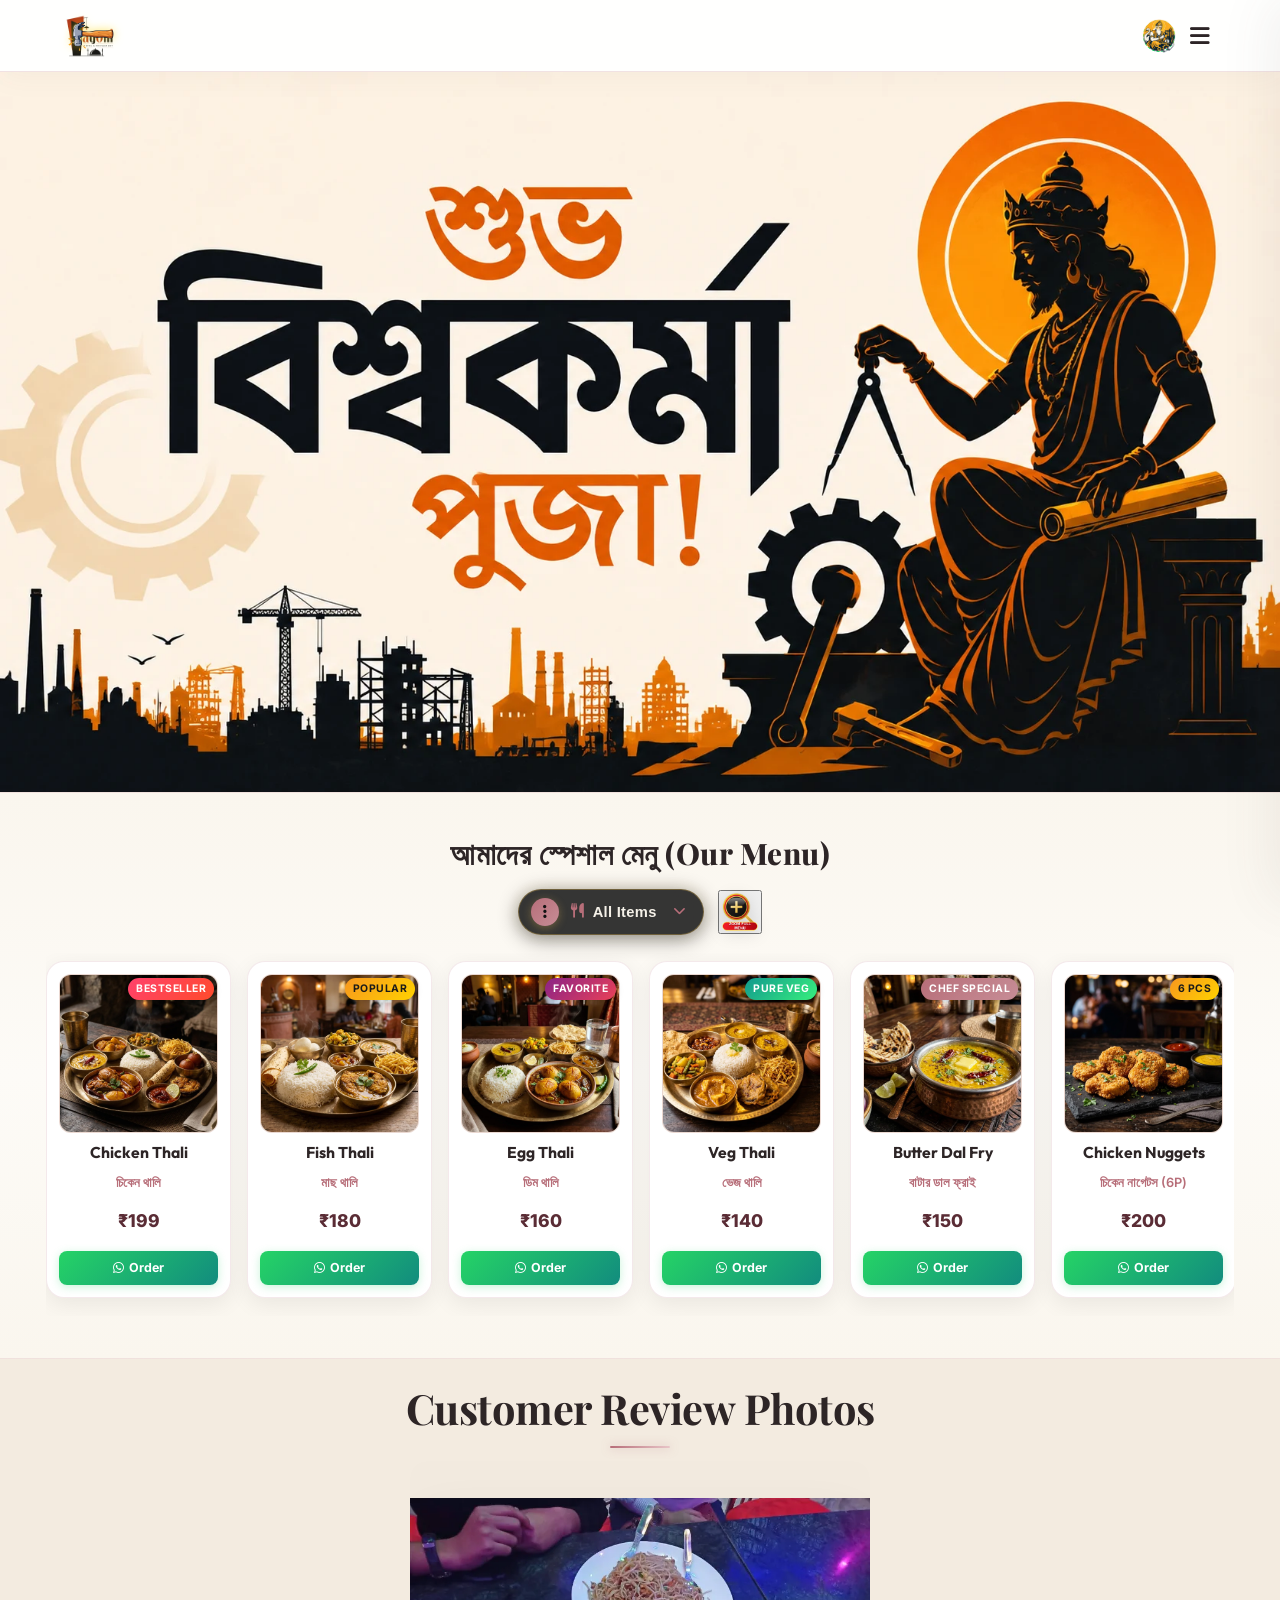
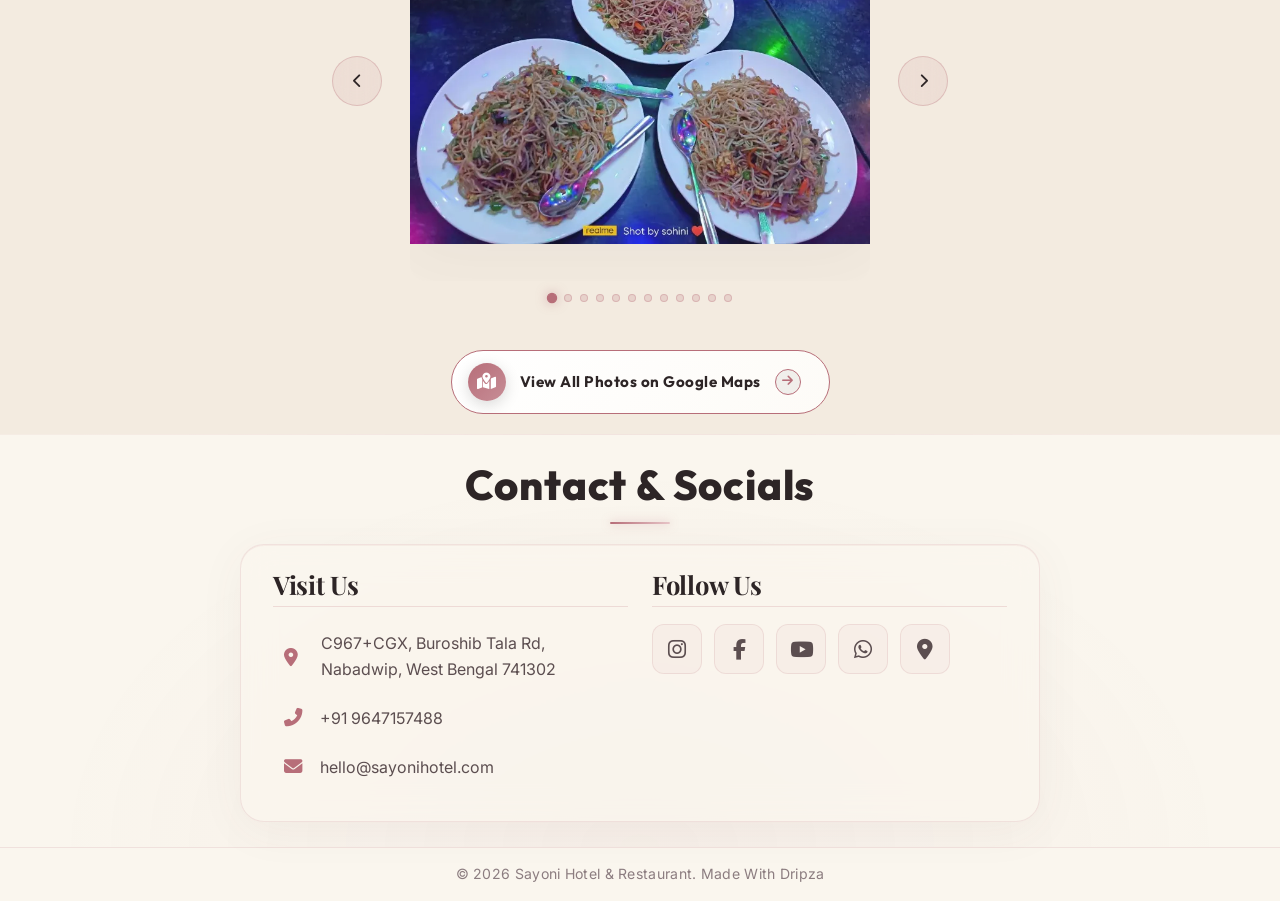
==== index.html @ f966e6c3 "Update Vishwakarma Puja banner, icons and greetings" ====
﻿<!DOCTYPE html>
<html lang="bn">
<head>
    <meta charset="UTF-8">
    <meta name="viewport" content="width=device-width, initial-scale=1.0">
    <title>Sayoni Hotel & Restaurant</title>
    <link rel="icon" type="image/png" href="assets/sayoni_logo.webp">
    <link href="https://fonts.googleapis.com/css2?family=Playfair+Display:wght@400;600;700;800&family=Outfit:wght@300;400;600;800&family=Inter:wght@300;400;500;600&display=swap" rel="stylesheet">
    <link rel="stylesheet" href="https://cdnjs.cloudflare.com/ajax/libs/font-awesome/6.4.0/css/all.min.css">
    <link rel="stylesheet" href="styles.css?v=1.3">
</head>
<body class="no-scroll">
    <!-- Preloader Screen -->
    <div id="preloader">
        <div class="preloader-content">
            <h1 class="preloader-title">Welcome to <br><span class="highlight">Sayoni Hotel & Restaurant</span></h1>
            <div class="preloader-loader">
                <div class="loader-bar"></div>
            </div>
        </div>
    </div>
    <!-- Navbar -->
    <nav class="navbar">
        <div class="logo-container">
            <img src="assets/sayoni_logo.webp" alt="Sayoni Hotel & Restaurant Logo" class="logo-brand-img">
            <div class="logo-text-wrapper">
                <span class="animated-football-header" title="Ganesh Chaturthi Special">
                    <img src="assets/ganesh_run_icon.webp" alt="Ganesh Run Icon" style="object-fit: contain; filter: drop-shadow(0 0 5px rgba(255, 215, 0, 0.6));">
                </span>
                <span class="logo-text">Sayoni Hotel & Restaurant</span>
            </div>
        </div>
        <span class="rath-yatra-header-text">শুভ বিশ্বকর্মা পূজা!</span>
        <ul class="nav-links">
            <li><a href="#home">Home</a></li>
            <li><a href="#menu">Menu</a></li>
            <li><a href="#reviews">Reviews</a></li>
            <li><a href="#contact">Contact</a></li>
        </ul>
        <div class="navbar-actions">
            <!-- Rakhi Purnima Button for Poster -->
            <button class="fifa-btn" id="open-promo-modal-direct-btn" title="Show Ganesh Chaturthi Special Poster">
                <div class="fifa-container">
                    <div class="fifa-magic-ring"></div>
                    <img src="assets/ganesh_icon.webp" alt="Ganesh Special" class="fifa-svg" style="object-fit: contain;">
                </div>
            </button>
            
            <div class="hamburger">
                <i class="fas fa-bars"></i>
            </div>
        </div>
    </nav>

    <!-- Hero Section -->
    <section id="home" class="hero">
        <div class="hero-bg banner-box">
            <img src="assets/aj_restaurant_banner_1.webp" alt="AJ Restaurant & Cafe Banner" class="active">
            <img src="assets/hero_1.webp" alt="Sayoni Hotel & Restaurant Banner 1">
            <img src="assets/hero_2.webp" alt="Sayoni Hotel & Restaurant Banner 2">
            <img src="assets/hero_3.webp" alt="Sayoni Hotel & Restaurant Banner 3">
            <div class="overlay"></div>
        </div>
        <!-- Click/Hover Zones for Banner Control -->
        <div class="hero-nav-zone left-zone" title="Previous Image"></div>
        <div class="hero-nav-zone right-zone" title="Next Image"></div>
    </section>

                <!-- Digital Restaurant Menu Section -->
    <section id="menu" class="main-menu-section">
        <div class="menu-header-wrapper">
            <div class="menu-eyebrow-container">
                <span class="menu-eyebrow">আমাদের স্পেশাল মেনু (Our Menu)</span>
            </div>
        </div>

        <!-- Menu Category Filter Tabs -->
                <!-- Menu Category Filter Dropdown (Three-Dot Filter Menu) -->
        <!-- Menu Filter and Zoom Controls Row -->
        <div class="menu-filter-controls-row">
            <div class="menu-filter-dropdown-wrapper" id="main-menu-filter-dropdown-wrapper">
            <button type="button" class="menu-filter-dots-btn" id="main-menu-filter-dots-btn" aria-expanded="false" aria-haspopup="true" title="Filter Menu">
                <span class="three-dots-icon-box">
                    <i class="fas fa-ellipsis-v"></i>
                </span>
                <span class="current-filter-label" id="main-current-filter-label">
                    <i class="fas fa-utensils"></i>
                    <span>All Items</span>
                </span>
                <i class="fas fa-chevron-down filter-dropdown-arrow"></i>
            </button>

            <!-- Dropdown List of Category Filter Options -->
            <div class="menu-filter-dropdown-menu" id="main-menu-filter-dropdown-menu">
                <div class="menu-filter-dropdown-header">
                    <span><i class="fas fa-filter"></i> Filter Category</span>
                </div>
                <div class="menu-filter-dropdown-list">
                    <button type="button" class="menu-tab-btn active" data-category="all">
                        <span class="tab-btn-content">
                            <i class="fas fa-utensils tab-icon"></i>
                            <span class="tab-title">All Items</span>
                        </span>
                        <i class="fas fa-check active-indicator-icon"></i>
                    </button>
                    <button type="button" class="menu-tab-btn" data-category="thali">
                        <span class="tab-btn-content">
                            <i class="fas fa-bowl-rice tab-icon"></i>
                            <span class="tab-title">Bengali Thali</span>
                        </span>
                        <i class="fas fa-check active-indicator-icon"></i>
                    </button>
                    <button type="button" class="menu-tab-btn" data-category="snacks">
                        <span class="tab-btn-content">
                            <i class="fas fa-burger tab-icon"></i>
                            <span class="tab-title">Breakfast & Snacks</span>
                        </span>
                        <i class="fas fa-check active-indicator-icon"></i>
                    </button>
                    <button type="button" class="menu-tab-btn" data-category="beverages">
                        <span class="tab-btn-content">
                            <i class="fas fa-mug-hot tab-icon"></i>
                            <span class="tab-title">Tea & Coffee</span>
                        </span>
                        <i class="fas fa-check active-indicator-icon"></i>
                    </button>
                    <button type="button" class="menu-tab-btn" data-category="extras">
                        <span class="tab-btn-content">
                            <i class="fas fa-plate-wheat tab-icon"></i>
                            <span class="tab-title">Sides & Extras</span>
                        </span>
                        <i class="fas fa-check active-indicator-icon"></i>
                    </button>
                </div>
            </div>
        </div>

            <!-- Zoom Full Menu Button on Right Side of Filter -->
            <button type="button" class="menu-zoom-img-btn" id="open-full-menu-modal-btn" title="Open Complete Menu Card (সম্পূর্ণ মেনু)">
                    <img src="assets/zoom_full_menu_icon.webp" alt="Zoom Full Menu" class="zoom-full-menu-img">
                </button>
        </div>
        

        <!-- Menu Cards Horizontal Side-Scroll Wrapper -->
        <div class="main-menu-scroll-wrapper">
            <div class="main-menu-scroll-track" id="main-restaurant-menu-scroll">
                
                <!-- 1. Chicken Thali -->
                <div class="food-menu-card" data-category="thali">
                    <div class="food-card-badge bestseller">Bestseller</div>
                    <div class="food-card-img-box">
                        <img src="assets/menu_chicken_thali.webp" alt="Chicken Thali" loading="lazy">
                    </div>
                    <div class="food-card-body">
                        <h3 class="food-title">Chicken Thali</h3>
                        <span class="bengali-title">চিকেন থালি</span>
                        <span class="food-price">₹199</span>
                        <a href="https://wa.me/919647157488?text=Hi%20Sayoni%20Hotel%20%26%20Restaurant,%20I%20want%20to%20order%20Chicken%20Thali%20(₹199)" target="_blank" class="food-order-btn">
                            <i class="fab fa-whatsapp"></i> Order
                        </a>
                    </div>
                </div>

                <!-- 2. Fish Thali -->
                <div class="food-menu-card" data-category="thali">
                    <div class="food-card-badge popular">Popular</div>
                    <div class="food-card-img-box">
                        <img src="assets/menu_fish_thali.webp" alt="Fish Thali" loading="lazy">
                    </div>
                    <div class="food-card-body">
                        <h3 class="food-title">Fish Thali</h3>
                        <span class="bengali-title">মাছ থালি</span>
                        <span class="food-price">₹180</span>
                        <a href="https://wa.me/919647157488?text=Hi%20Sayoni%20Hotel%20%26%20Restaurant,%20I%20want%20to%20order%20Fish%20Thali%20(₹180)" target="_blank" class="food-order-btn">
                            <i class="fab fa-whatsapp"></i> Order
                        </a>
                    </div>
                </div>

                <!-- 3. Egg Thali -->
                <div class="food-menu-card" data-category="thali">
                    <div class="food-card-badge special">Favorite</div>
                    <div class="food-card-img-box">
                        <img src="assets/menu_egg_thali.webp" alt="Egg Thali" loading="lazy">
                    </div>
                    <div class="food-card-body">
                        <h3 class="food-title">Egg Thali</h3>
                        <span class="bengali-title">ডিম থালি</span>
                        <span class="food-price">₹160</span>
                        <a href="https://wa.me/919647157488?text=Hi%20Sayoni%20Hotel%20%26%20Restaurant,%20I%20want%20to%20order%20Egg%20Thali%20(₹160)" target="_blank" class="food-order-btn">
                            <i class="fab fa-whatsapp"></i> Order
                        </a>
                    </div>
                </div>

                <!-- 4. Veg Thali -->
                <div class="food-menu-card" data-category="thali">
                    <div class="food-card-badge pure-veg">Pure Veg</div>
                    <div class="food-card-img-box">
                        <img src="assets/menu_veg_thali.webp" alt="Veg Thali" loading="lazy">
                    </div>
                    <div class="food-card-body">
                        <h3 class="food-title">Veg Thali</h3>
                        <span class="bengali-title">ভেজ থালি</span>
                        <span class="food-price">₹140</span>
                        <a href="https://wa.me/919647157488?text=Hi%20Sayoni%20Hotel%20%26%20Restaurant,%20I%20want%20to%20order%20Veg%20Thali%20(₹140)" target="_blank" class="food-order-btn">
                            <i class="fab fa-whatsapp"></i> Order
                        </a>
                    </div>
                </div>

                <!-- 5. Butter Dal Fry -->
                <div class="food-menu-card" data-category="extras">
                    <div class="food-card-badge chef">Chef Special</div>
                    <div class="food-card-img-box">
                        <img src="assets/menu_butter_dal_fry.webp" alt="Butter Dal Fry" loading="lazy">
                    </div>
                    <div class="food-card-body">
                        <h3 class="food-title">Butter Dal Fry</h3>
                        <span class="bengali-title">বাটার ডাল ফ্রাই</span>
                        <span class="food-price">₹150</span>
                        <a href="https://wa.me/919647157488?text=Hi%20Sayoni%20Hotel%20%26%20Restaurant,%20I%20want%20to%20order%20Butter%20Dal%20Fry%20(₹150)" target="_blank" class="food-order-btn">
                            <i class="fab fa-whatsapp"></i> Order
                        </a>
                    </div>
                </div>

                <!-- 6. Chicken Nuggets -->
                <div class="food-menu-card" data-category="snacks">
                    <div class="food-card-badge popular">6 Pcs</div>
                    <div class="food-card-img-box">
                        <img src="assets/menu_chicken_nuggets.webp" alt="Chicken Nuggets" loading="lazy">
                    </div>
                    <div class="food-card-body">
                        <h3 class="food-title">Chicken Nuggets</h3>
                        <span class="bengali-title">চিকেন নাগেটস (6P)</span>
                        <span class="food-price">₹200</span>
                        <a href="https://wa.me/919647157488?text=Hi%20Sayoni%20Hotel%20%26%20Restaurant,%20I%20want%20to%20order%20Chicken%20Nuggets%20(₹200)" target="_blank" class="food-order-btn">
                            <i class="fab fa-whatsapp"></i> Order
                        </a>
                    </div>
                </div>

                <!-- 7. Aloo Tikki -->
                <div class="food-menu-card" data-category="snacks">
                    <div class="food-card-badge pure-veg">Big Size</div>
                    <div class="food-card-img-box">
                        <img src="assets/menu_aloo_tikki.webp" alt="Aloo Tikki Big Size" loading="lazy">
                    </div>
                    <div class="food-card-body">
                        <h3 class="food-title">Aloo Tikki 6P</h3>
                        <span class="bengali-title">আলু টিক্কি (6P)</span>
                        <span class="food-price">₹180</span>
                        <a href="https://wa.me/919647157488?text=Hi%20Sayoni%20Hotel%20%26%20Restaurant,%20I%20want%20to%20order%20Aloo%20Tikki%20(₹180)" target="_blank" class="food-order-btn">
                            <i class="fab fa-whatsapp"></i> Order
                        </a>
                    </div>
                </div>

                <!-- 8. Egg Maggie -->
                <div class="food-menu-card" data-category="snacks">
                    <div class="food-card-badge popular">Hot</div>
                    <div class="food-card-img-box">
                        <img src="assets/menu_egg_maggie.webp" alt="Egg Maggie" loading="lazy">
                    </div>
                    <div class="food-card-body">
                        <h3 class="food-title">Egg Maggie</h3>
                        <span class="bengali-title">এগ ম্যাগি</span>
                        <span class="food-price">₹80</span>
                        <a href="https://wa.me/919647157488?text=Hi%20Sayoni%20Hotel%20%26%20Restaurant,%20I%20want%20to%20order%20Egg%20Maggie%20(₹80)" target="_blank" class="food-order-btn">
                            <i class="fab fa-whatsapp"></i> Order
                        </a>
                    </div>
                </div>

                <!-- 9. Veg Maggie -->
                <div class="food-menu-card" data-category="snacks">
                    <div class="food-card-badge pure-veg">Veg</div>
                    <div class="food-card-img-box">
                        <img src="assets/menu_egg_maggie.webp" alt="Veg Maggie" loading="lazy">
                    </div>
                    <div class="food-card-body">
                        <h3 class="food-title">Veg Maggie</h3>
                        <span class="bengali-title">ভেজ ম্যাগি</span>
                        <span class="food-price">₹60</span>
                        <a href="https://wa.me/919647157488?text=Hi%20Sayoni%20Hotel%20%26%20Restaurant,%20I%20want%20to%20order%20Veg%20Maggie%20(₹60)" target="_blank" class="food-order-btn">
                            <i class="fab fa-whatsapp"></i> Order
                        </a>
                    </div>
                </div>

                <!-- 10. Bread Omelette -->
                <div class="food-menu-card" data-category="snacks">
                    <div class="food-card-badge special">Breakfast</div>
                    <div class="food-card-img-box">
                        <img src="assets/menu6.webp" alt="Bread Omelette Jam Butter" loading="lazy">
                    </div>
                    <div class="food-card-body">
                        <h3 class="food-title">Bread Omelette</h3>
                        <span class="bengali-title">ব্রেড ওমলেট / জ্যাম</span>
                        <span class="food-price">₹60</span>
                        <a href="https://wa.me/919647157488?text=Hi%20Sayoni%20Hotel%20%26%20Restaurant,%20I%20want%20to%20order%20Bread%20Omelette%20(₹60)" target="_blank" class="food-order-btn">
                            <i class="fab fa-whatsapp"></i> Order
                        </a>
                    </div>
                </div>

                <!-- 11. Chai & Coffee -->
                <div class="food-menu-card" data-category="beverages">
                    <div class="food-card-badge special">Hot</div>
                    <div class="food-card-img-box">
                        <img src="assets/menu_tea_coffee.webp" alt="Coffee" loading="lazy">
                    </div>
                    <div class="food-card-body">
                        <h3 class="food-title">Milk / Black Coffee</h3>
                        <span class="bengali-title">কফি (Min 2 Cup)</span>
                        <span class="food-price">₹50</span>
                        <a href="https://wa.me/919647157488?text=Hi%20Sayoni%20Hotel%20%26%20Restaurant,%20I%20want%20to%20order%20Coffee" target="_blank" class="food-order-btn">
                            <i class="fab fa-whatsapp"></i> Order
                        </a>
                    </div>
                </div>

                <!-- 12. Milk / Black Tea -->
                <div class="food-menu-card" data-category="beverages">
                    <div class="food-card-badge bestseller">Chai</div>
                    <div class="food-card-img-box">
                        <img src="assets/menu_tea_coffee.webp" alt="Tea" loading="lazy">
                    </div>
                    <div class="food-card-body">
                        <h3 class="food-title">Black / Milk Tea</h3>
                        <span class="bengali-title">চা (Min 2 Cup)</span>
                        <span class="food-price">₹25</span>
                        <a href="https://wa.me/919647157488?text=Hi%20Sayoni%20Hotel%20%26%20Restaurant,%20I%20want%20to%20order%20Tea" target="_blank" class="food-order-btn">
                            <i class="fab fa-whatsapp"></i> Order
                        </a>
                    </div>
                </div>

                <!-- 13. Green Tea -->
                <div class="food-menu-card" data-category="beverages">
                    <div class="food-card-badge pure-veg">Healthy</div>
                    <div class="food-card-img-box">
                        <img src="assets/menu_tea_coffee.webp" alt="Green Tea" loading="lazy">
                    </div>
                    <div class="food-card-body">
                        <h3 class="food-title">Green Tea</h3>
                        <span class="bengali-title">গ্রিন টি (Min 2 Cup)</span>
                        <span class="food-price">₹40</span>
                        <a href="https://wa.me/919647157488?text=Hi%20Sayoni%20Hotel%20%26%20Restaurant,%20I%20want%20to%20order%20Green%20Tea" target="_blank" class="food-order-btn">
                            <i class="fab fa-whatsapp"></i> Order
                        </a>
                    </div>
                </div>

                <!-- 14. Extra Chicken 4P -->
                <div class="food-menu-card" data-category="extras">
                    <div class="food-card-badge popular">4 Pcs</div>
                    <div class="food-card-img-box">
                        <img src="assets/menu_chicken_thali.webp" alt="Extra Chicken" loading="lazy">
                    </div>
                    <div class="food-card-body">
                        <h3 class="food-title">Extra Chicken (4P)</h3>
                        <span class="bengali-title">চিকেন কারি (4P)</span>
                        <span class="food-price">₹180</span>
                        <a href="https://wa.me/919647157488?text=Hi%20Sayoni%20Hotel%20%26%20Restaurant,%20I%20want%20to%20order%20Extra%20Chicken%204P%20(₹180)" target="_blank" class="food-order-btn">
                            <i class="fab fa-whatsapp"></i> Order
                        </a>
                    </div>
                </div>

                <!-- 15. Extra Mutton 1P -->
                <div class="food-menu-card" data-category="extras">
                    <div class="food-card-badge special">Special</div>
                    <div class="food-card-img-box">
                        <img src="assets/menu3.webp" alt="Extra Mutton" loading="lazy">
                    </div>
                    <div class="food-card-body">
                        <h3 class="food-title">Extra Mutton (1P)</h3>
                        <span class="bengali-title">মটন (স্পেশাল অর্ডার)</span>
                        <span class="food-price">₹80</span>
                        <a href="https://wa.me/919647157488?text=Hi%20Sayoni%20Hotel%20%26%20Restaurant,%20I%20want%20to%20order%20Extra%20Mutton%20(₹80)" target="_blank" class="food-order-btn">
                            <i class="fab fa-whatsapp"></i> Order
                        </a>
                    </div>
                </div>

                <!-- 16. Extra Fish 1P -->
                <div class="food-menu-card" data-category="extras">
                    <div class="food-card-badge popular">1 Pc</div>
                    <div class="food-card-img-box">
                        <img src="assets/menu_fish_thali.webp" alt="Extra Fish" loading="lazy">
                    </div>
                    <div class="food-card-body">
                        <h3 class="food-title">Extra Fish (1P)</h3>
                        <span class="bengali-title">মাছ ১ পিস</span>
                        <span class="food-price">₹80</span>
                        <a href="https://wa.me/919647157488?text=Hi%20Sayoni%20Hotel%20%26%20Restaurant,%20I%20want%20to%20order%20Extra%20Fish%20(₹80)" target="_blank" class="food-order-btn">
                            <i class="fab fa-whatsapp"></i> Order
                        </a>
                    </div>
                </div>

                <!-- 17. Green Salad -->
                <div class="food-menu-card" data-category="extras">
                    <div class="food-card-badge pure-veg">Fresh</div>
                    <div class="food-card-img-box">
                        <img src="assets/menu_veg_thali.webp" alt="Green Salad" loading="lazy">
                    </div>
                    <div class="food-card-body">
                        <h3 class="food-title">Green Salad</h3>
                        <span class="bengali-title">গ্রিন স্যালাড</span>
                        <span class="food-price">₹100</span>
                        <a href="https://wa.me/919647157488?text=Hi%20Sayoni%20Hotel%20%26%20Restaurant,%20I%20want%20to%20order%20Green%20Salad%20(₹100)" target="_blank" class="food-order-btn">
                            <i class="fab fa-whatsapp"></i> Order
                        </a>
                    </div>
                </div>

                <!-- 18. Extra Egg (2P) -->
                <div class="food-menu-card" data-category="extras">
                    <div class="food-card-badge special">2 Pcs</div>
                    <div class="food-card-img-box">
                        <img src="assets/menu_egg_thali.webp" alt="Extra Egg 2P" loading="lazy">
                    </div>
                    <div class="food-card-body">
                        <h3 class="food-title">Extra Egg (2P)</h3>
                        <span class="bengali-title">ডিম (২ পিস)</span>
                        <span class="food-price">₹50</span>
                        <a href="https://wa.me/919647157488?text=Hi%20Sayoni%20Hotel%20%26%20Restaurant,%20I%20want%20to%20order%20Extra%20Egg%202P%20(₹50)" target="_blank" class="food-order-btn">
                            <i class="fab fa-whatsapp"></i> Order
                        </a>
                    </div>
                </div>

                <!-- 19. Extra Rice -->
                <div class="food-menu-card" data-category="extras">
                    <div class="food-card-badge popular">1 Plate</div>
                    <div class="food-card-img-box">
                        <img src="assets/menu_veg_thali.webp" alt="Extra Rice" loading="lazy">
                    </div>
                    <div class="food-card-body">
                        <h3 class="food-title">Extra Rice</h3>
                        <span class="bengali-title">এক্সট্রা ভাত</span>
                        <span class="food-price">₹50</span>
                        <a href="https://wa.me/919647157488?text=Hi%20Sayoni%20Hotel%20%26%20Restaurant,%20I%20want%20to%20order%20Extra%20Rice%20(₹50)" target="_blank" class="food-order-btn">
                            <i class="fab fa-whatsapp"></i> Order
                        </a>
                    </div>
                </div>

                <!-- 20. Extra Misti / Papad / Roti -->
                <div class="food-menu-card" data-category="extras">
                    <div class="food-card-badge pure-veg">Per Pc</div>
                    <div class="food-card-img-box">
                        <img src="assets/menu2.webp" alt="Extra Misti Papad Roti" loading="lazy">
                    </div>
                    <div class="food-card-body">
                        <h3 class="food-title">Extra Misti / Papad / Roti</h3>
                        <span class="bengali-title">মিষ্টি / পাঁপড় / রুটি</span>
                        <span class="food-price">₹10</span>
                        <a href="https://wa.me/919647157488?text=Hi%20Sayoni%20Hotel%20%26%20Restaurant,%20I%20want%20to%20order%20Extra%20Misti%20Papad%20Roti%20(₹10)" target="_blank" class="food-order-btn">
                            <i class="fab fa-whatsapp"></i> Order
                        </a>
                    </div>
                </div>

                <!-- 21. Extra Sabji / Dal / Vaji -->
                <div class="food-menu-card" data-category="extras">
                    <div class="food-card-badge pure-veg">Side Bowl</div>
                    <div class="food-card-img-box">
                        <img src="assets/menu_butter_dal_fry.webp" alt="Extra Sabji Dal Vaji" loading="lazy">
                    </div>
                    <div class="food-card-body">
                        <h3 class="food-title">Extra Sabji / Dal / Vaji</h3>
                        <span class="bengali-title">সবজি / ডাল / ভাজি</span>
                        <span class="food-price">₹30</span>
                        <a href="https://wa.me/919647157488?text=Hi%20Sayoni%20Hotel%20%26%20Restaurant,%20I%20want%20to%20order%20Extra%20Sabji%20Dal%20Vaji%20(₹30)" target="_blank" class="food-order-btn">
                            <i class="fab fa-whatsapp"></i> Order
                        </a>
                    </div>
                </div>

                <!-- 18. Water Bottle -->
                <div class="food-menu-card" data-category="beverages">
                    <div class="food-card-badge pure-veg">Mineral</div>
                    <div class="food-card-img-box">
                        <img src="assets/menu5.webp" alt="Water Bottle" loading="lazy">
                    </div>
                    <div class="food-card-body">
                        <h3 class="food-title">Water Bottle</h3>
                        <span class="bengali-title">জল 1L / 2L</span>
                        <span class="food-price">₹20 / ₹30</span>
                        <a href="https://wa.me/919647157488?text=Hi%20Sayoni%20Hotel%20%26%20Restaurant,%20I%20want%20to%20order%20Water%20Bottle" target="_blank" class="food-order-btn">
                            <i class="fab fa-whatsapp"></i> Order
                        </a>
                    </div>
                </div>

            </div>
        </div>
    </section>

    <!-- Reviews Section (Photo Gallery) -->
    <section id="reviews" class="reviews-section">
        <h2 class="section-title">Customer Review Photos</h2>
        <div class="reviews-slider-container">
            <div class="reviews-slider">
                <div class="review-slide active">
                    <img src="assets/review_1.webp" alt="Customer Review 1">
                </div>
                <div class="review-slide">
                    <img src="assets/review_2.webp" alt="Customer Review 2">
                </div>
                <div class="review-slide">
                    <img src="assets/review_3.webp" alt="Customer Review 3">
                </div>
                <div class="review-slide">
                    <img src="assets/review_4.webp" alt="Customer Review 4">
                </div>
                <div class="review-slide">
                    <img src="assets/review_5.webp" alt="Customer Review 5">
                </div>
                <div class="review-slide">
                    <img src="assets/review_6.webp" alt="Customer Review 6">
                </div>
                <div class="review-slide">
                    <img src="assets/review_7.webp" alt="Customer Review 7">
                </div>
                <div class="review-slide">
                    <img src="assets/review_8.webp" alt="Customer Review 8">
                </div>
                <div class="review-slide">
                    <img src="assets/review_9.webp" alt="Customer Review 9">
                </div>
                <div class="review-slide">
                    <img src="assets/review_10.webp" alt="Customer Review 10">
                </div>
                <div class="review-slide">
                    <img src="assets/review_11.webp" alt="Customer Review 11">
                </div>
                <div class="review-slide">
                    <img src="assets/review_12.webp" alt="Customer Review 12">
                </div>
            </div>
            
            <!-- Slider Controls -->
            <button class="slider-btn prev-btn"><i class="fas fa-chevron-left"></i></button>
            <button class="slider-btn next-btn"><i class="fas fa-chevron-right"></i></button>
            
            <!-- Slider Dots -->
            <div class="slider-dots">
                <span class="dot active" data-index="0"></span>
                <span class="dot" data-index="1"></span>
                <span class="dot" data-index="2"></span>
                <span class="dot" data-index="3"></span>
                <span class="dot" data-index="4"></span>
                <span class="dot" data-index="5"></span>
                <span class="dot" data-index="6"></span>
                <span class="dot" data-index="7"></span>
                <span class="dot" data-index="8"></span>
                <span class="dot" data-index="9"></span>
                <span class="dot" data-index="10"></span>
                <span class="dot" data-index="11"></span>
            </div>
        </div>
        <div style="text-align: center; margin-top: 3rem;">
            <div class="reviews-cta-wrapper">
            <a href="https://maps.app.goo.gl/7bkT5rtWrUrHA8Xs8" target="_blank" class="modern-maps-btn" title="Open Google Maps Gallery">
                <span class="maps-icon-badge"><i class="fas fa-map-marked-alt"></i></span>
                <span class="maps-btn-text">View All Photos on Google Maps</span>
                <span class="maps-arrow-circle"><i class="fas fa-arrow-right"></i></span>
            </a>
        </div>
        </div>
    </section>

    <!-- Contact & Footer -->
    <section id="contact" class="contact-section">
        <h2 class="section-title">Contact & Socials</h2>
        <div class="contact-container glassmorphism">
            <div class="contact-info">
                <h2>Visit Us</h2>
                <div class="info-item">
                    <a href="https://maps.app.goo.gl/RmeeEgwiFiV5gE1P9" target="_blank" style="color: inherit; text-decoration: none; display: flex; align-items: center; gap: 15px;">
                        <i class="fas fa-map-marker-alt"></i>
                        <p>C967+CGX, Buroshib Tala Rd, Nabadwip, West Bengal 741302</p>
                    </a>
                </div>
                <div class="info-item">
                    <i class="fas fa-phone-alt"></i>
                    <p>+91 9647157488</p>
                </div>
                <div class="info-item">
                    <i class="fas fa-envelope"></i>
                    <p>hello@sayonihotel.com</p>
                </div>
            </div>
            <div class="social-links">
                <h2>Follow Us</h2>
                <div class="social-icons">
                    <a href="#" class="social-icon"><i class="fab fa-instagram"></i></a>
                    <a href="#" class="social-icon"><i class="fab fa-facebook-f"></i></a>
                    <a href="#" class="social-icon"><i class="fab fa-youtube"></i></a>
                    <a href="https://wa.me/919647157488" target="_blank" class="social-icon"><i class="fab fa-whatsapp"></i></a>
                    <a href="https://maps.app.goo.gl/RmeeEgwiFiV5gE1P9" target="_blank" class="social-icon"><i class="fas fa-map-marker-alt"></i></a>
                </div>
            </div>
        </div>
    </section>

    <footer>
        <p>&copy; 2026 Sayoni Hotel & Restaurant. Made With Dripza</p>
    </footer>



    <!-- Full Menu Interactive Modal -->
    <div class="full-menu-modal" id="full-menu-modal" aria-hidden="true">
        <div class="full-menu-modal-overlay" id="full-menu-modal-overlay"></div>
        <div class="full-menu-modal-container">
            <!-- Modal Sticky Top Header Container (Header + Hero Title + Search + Category Tabs) -->
            <div class="full-menu-modal-top-section">
                <!-- Modal Header -->
                <div class="full-menu-modal-header">
                    <div class="full-menu-modal-header-left">
                        <button class="menu-modal-close-btn" id="close-full-menu-modal-btn" aria-label="Close Full Menu">
                            <i class="fas fa-arrow-left"></i> <span>Back</span>
                        </button>
                        <div class="full-menu-modal-title">
                            Sayoni Hotel & Restaurant
                        </div>
                    </div>
                    <div class="full-menu-modal-header-right">
                        <a href="#modal-order-timings" class="menu-modal-timing-btn" id="modal-timing-btn" title="Order Timings">
                            <i class="fas fa-clock"></i> <span>Timings</span>
                        </a>
                        <a href="tel:919647157488" class="menu-modal-call-btn">
                            <i class="fas fa-phone-alt"></i> <span>919647157488</span>
                        </a>
                        <button class="menu-modal-close-icon-btn" id="close-full-menu-icon-btn" aria-label="Close">
                            <i class="fas fa-times"></i>
                        </button>
                    </div>
                </div>

                <!-- Modal Hero Header -->
                <div class="full-menu-hero">
                    <h1>Complete Menu Card <span class="bengali-heading">আমাদের সম্পূর্ণ ডিজিটাল মেনু</span></h1>
                </div>

                <!-- Search Bar & Category Filter Tabs -->
                <div class="menu-control-bar">
                    <div class="search-box-wrapper">
                        <i class="fas fa-search"></i>
                        <input type="text" id="modal-menu-search-input" placeholder="খাবারের নাম লিখে খুঁজুন (Search dishes...)" autocomplete="off">
                    </div>

                    <div class="menu-category-tabs" id="modal-menu-category-tabs">
                        <button class="menu-tab-btn active" data-category="all">
                            <i class="fas fa-utensils"></i> All Items
                        </button>
                        <button class="menu-tab-btn" data-category="thali">
                            <i class="fas fa-bowl-rice"></i> Bengali Thali
                        </button>
                        <button class="menu-tab-btn" data-category="snacks">
                            <i class="fas fa-burger"></i> Breakfast & Snacks
                        </button>
                        <button class="menu-tab-btn" data-category="beverages">
                            <i class="fas fa-mug-hot"></i> Tea & Coffee
                        </button>
                        <button class="menu-tab-btn" data-category="extras">
                            <i class="fas fa-plate-wheat"></i> Sides & Extras
                        </button>
                    </div>
                </div>
            </div>

            <div class="full-menu-modal-body">
                <!-- Complete Menu Card Grid -->
                <div class="compact-menu-grid-container">
                    <div class="compact-grid" id="modal-full-menu-grid">

                        <!-- 1. Chicken Thali -->
                        <div class="food-menu-card" data-category="thali" data-keywords="chicken thali murgi murgir mangsho rice dal sabji thali">
                            <div class="food-card-badge bestseller">Bestseller</div>
                            <div class="food-card-img-box">
                                <img src="assets/menu_chicken_thali.webp" alt="Chicken Thali" loading="lazy">
                            </div>
                            <div class="food-card-body">
                                <h3 class="food-title">Chicken Thali</h3>
                                <span class="bengali-title">চিকেন থালি</span>
                                <span class="food-price">₹199</span>
                                <a href="https://wa.me/919647157488?text=Hi%20Sayoni%20Hotel%20%26%20Restaurant,%20I%20want%20to%20order%20Chicken%20Thali%20(₹199)" target="_blank" class="food-order-btn">
                                    <i class="fab fa-whatsapp"></i> Order
                                </a>
                            </div>
                        </div>

                        <!-- 2. Fish Thali -->
                        <div class="food-menu-card" data-category="thali" data-keywords="fish thali macher thali mach jhol rui katla rice dal thali">
                            <div class="food-card-badge popular">Popular</div>
                            <div class="food-card-img-box">
                                <img src="assets/menu_fish_thali.webp" alt="Fish Thali" loading="lazy">
                            </div>
                            <div class="food-card-body">
                                <h3 class="food-title">Fish Thali</h3>
                                <span class="bengali-title">মাছ থালি</span>
                                <span class="food-price">₹180</span>
                                <a href="https://wa.me/919647157488?text=Hi%20Sayoni%20Hotel%20%26%20Restaurant,%20I%20want%20to%20order%20Fish%20Thali%20(₹180)" target="_blank" class="food-order-btn">
                                    <i class="fab fa-whatsapp"></i> Order
                                </a>
                            </div>
                        </div>

                        <!-- 3. Egg Thali -->
                        <div class="food-menu-card" data-category="thali" data-keywords="egg thali dimer thali dim kosha rice dal thali">
                            <div class="food-card-badge special">Favorite</div>
                            <div class="food-card-img-box">
                                <img src="assets/menu_egg_thali.webp" alt="Egg Thali" loading="lazy">
                            </div>
                            <div class="food-card-body">
                                <h3 class="food-title">Egg Thali</h3>
                                <span class="bengali-title">ডিম থালি</span>
                                <span class="food-price">₹160</span>
                                <a href="https://wa.me/919647157488?text=Hi%20Sayoni%20Hotel%20%26%20Restaurant,%20I%20want%20to%20order%20Egg%20Thali%20(₹160)" target="_blank" class="food-order-btn">
                                    <i class="fab fa-whatsapp"></i> Order
                                </a>
                            </div>
                        </div>

                        <!-- 4. Veg Thali -->
                        <div class="food-menu-card" data-category="thali" data-keywords="veg thali niramish thali paneer dal sabji rice mishti doi">
                            <div class="food-card-badge pure-veg">Pure Veg</div>
                            <div class="food-card-img-box">
                                <img src="assets/menu_veg_thali.webp" alt="Veg Thali" loading="lazy">
                            </div>
                            <div class="food-card-body">
                                <h3 class="food-title">Veg Thali</h3>
                                <span class="bengali-title">ভেজ থালি</span>
                                <span class="food-price">₹140</span>
                                <a href="https://wa.me/919647157488?text=Hi%20Sayoni%20Hotel%20%26%20Restaurant,%20I%20want%20to%20order%20Veg%20Thali%20(₹140)" target="_blank" class="food-order-btn">
                                    <i class="fab fa-whatsapp"></i> Order
                                </a>
                            </div>
                        </div>

                        <!-- 5. Butter Dal Fry -->
                        <div class="food-menu-card" data-category="extras" data-keywords="butter dal fry yellow dal tadka veg">
                            <div class="food-card-badge chef">Chef Special</div>
                            <div class="food-card-img-box">
                                <img src="assets/menu_butter_dal_fry.webp" alt="Butter Dal Fry" loading="lazy">
                            </div>
                            <div class="food-card-body">
                                <h3 class="food-title">Butter Dal Fry</h3>
                                <span class="bengali-title">বাটার ডাল ফ্রাই</span>
                                <span class="food-price">₹150</span>
                                <a href="https://wa.me/919647157488?text=Hi%20Sayoni%20Hotel%20%26%20Restaurant,%20I%20want%20to%20order%20Butter%20Dal%20Fry%20(₹150)" target="_blank" class="food-order-btn">
                                    <i class="fab fa-whatsapp"></i> Order
                                </a>
                            </div>
                        </div>

                        <!-- 6. Chicken Nuggets (6P) -->
                        <div class="food-menu-card" data-category="snacks" data-keywords="chicken nuggets 6p fried snacks non-veg">
                            <div class="food-card-badge popular">6 Pcs</div>
                            <div class="food-card-img-box">
                                <img src="assets/menu_chicken_nuggets.webp" alt="Chicken Nuggets" loading="lazy">
                            </div>
                            <div class="food-card-body">
                                <h3 class="food-title">Chicken Nuggets</h3>
                                <span class="bengali-title">চিকেন নাগেটস (6P)</span>
                                <span class="food-price">₹200</span>
                                <a href="https://wa.me/919647157488?text=Hi%20Sayoni%20Hotel%20%26%20Restaurant,%20I%20want%20to%20order%20Chicken%20Nuggets%20(₹200)" target="_blank" class="food-order-btn">
                                    <i class="fab fa-whatsapp"></i> Order
                                </a>
                            </div>
                        </div>

                        <!-- 7. Aloo Tikki Big Size (6P) -->
                        <div class="food-menu-card" data-category="snacks" data-keywords="aloo tikki potato cutlet snacks big size veg">
                            <div class="food-card-badge pure-veg">Big Size</div>
                            <div class="food-card-img-box">
                                <img src="assets/menu_aloo_tikki.webp" alt="Aloo Tikki Big Size" loading="lazy">
                            </div>
                            <div class="food-card-body">
                                <h3 class="food-title">Aloo Tikki 6P</h3>
                                <span class="bengali-title">আলু টিক্কি (6P)</span>
                                <span class="food-price">₹180</span>
                                <a href="https://wa.me/919647157488?text=Hi%20Sayoni%20Hotel%20%26%20Restaurant,%20I%20want%20to%20order%20Aloo%20Tikki%20(₹180)" target="_blank" class="food-order-btn">
                                    <i class="fab fa-whatsapp"></i> Order
                                </a>
                            </div>
                        </div>

                        <!-- 8. Egg Maggie -->
                        <div class="food-menu-card" data-category="snacks" data-keywords="egg maggie noodles masala snacks">
                            <div class="food-card-badge popular">Hot</div>
                            <div class="food-card-img-box">
                                <img src="assets/menu_egg_maggie.webp" alt="Egg Maggie" loading="lazy">
                            </div>
                            <div class="food-card-body">
                                <h3 class="food-title">Egg Maggie</h3>
                                <span class="bengali-title">এগ ম্যাগি</span>
                                <span class="food-price">₹80</span>
                                <a href="https://wa.me/919647157488?text=Hi%20Sayoni%20Hotel%20%26%20Restaurant,%20I%20want%20to%20order%20Egg%20Maggie%20(₹80)" target="_blank" class="food-order-btn">
                                    <i class="fab fa-whatsapp"></i> Order
                                </a>
                            </div>
                        </div>

                        <!-- 9. Veg Maggie -->
                        <div class="food-menu-card" data-category="snacks" data-keywords="veg maggie masala noodles snacks vegetarian">
                            <div class="food-card-badge pure-veg">Veg</div>
                            <div class="food-card-img-box">
                                <img src="assets/menu_egg_maggie.webp" alt="Veg Maggie" loading="lazy">
                            </div>
                            <div class="food-card-body">
                                <h3 class="food-title">Veg Maggie</h3>
                                <span class="bengali-title">ভেজ ম্যাগি</span>
                                <span class="food-price">₹60</span>
                                <a href="https://wa.me/919647157488?text=Hi%20Sayoni%20Hotel%20%26%20Restaurant,%20I%20want%20to%20order%20Veg%20Maggie%20(₹60)" target="_blank" class="food-order-btn">
                                    <i class="fab fa-whatsapp"></i> Order
                                </a>
                            </div>
                        </div>

                        <!-- 10. Bread Omelette / Jam / Butter -->
                        <div class="food-menu-card" data-category="snacks" data-keywords="bread omelette jam butter breakfast toast egg">
                            <div class="food-card-badge special">Breakfast</div>
                            <div class="food-card-img-box">
                                <img src="assets/menu6.webp" alt="Bread Omelette Jam Butter" loading="lazy">
                            </div>
                            <div class="food-card-body">
                                <h3 class="food-title">Bread Omelette</h3>
                                <span class="bengali-title">ব্রেড ওমলেট / জ্যাম</span>
                                <span class="food-price">₹60</span>
                                <a href="https://wa.me/919647157488?text=Hi%20Sayoni%20Hotel%20%26%20Restaurant,%20I%20want%20to%20order%20Bread%20Omelette%20(₹60)" target="_blank" class="food-order-btn">
                                    <i class="fab fa-whatsapp"></i> Order
                                </a>
                            </div>
                        </div>

                        <!-- 11. Milk / Black Coffee -->
                        <div class="food-menu-card" data-category="beverages" data-keywords="coffee milk coffee black coffee hot drink beverages espresso">
                            <div class="food-card-badge special">Hot</div>
                            <div class="food-card-img-box">
                                <img src="assets/menu_tea_coffee.webp" alt="Milk and Black Coffee" loading="lazy">
                            </div>
                            <div class="food-card-body">
                                <h3 class="food-title">Milk / Black Coffee</h3>
                                <span class="bengali-title">কফি (Min 2 Cup)</span>
                                <span class="food-price">₹50</span>
                                <a href="https://wa.me/919647157488?text=Hi%20Sayoni%20Hotel%20%26%20Restaurant,%20I%20want%20to%20order%20Coffee" target="_blank" class="food-order-btn">
                                    <i class="fab fa-whatsapp"></i> Order
                                </a>
                            </div>
                        </div>

                        <!-- 12. Black / Milk Tea -->
                        <div class="food-menu-card" data-category="beverages" data-keywords="tea chai milk tea black tea masala chai beverage">
                            <div class="food-card-badge bestseller">Chai</div>
                            <div class="food-card-img-box">
                                <img src="assets/menu_tea_coffee.webp" alt="Black and Milk Tea" loading="lazy">
                            </div>
                            <div class="food-card-body">
                                <h3 class="food-title">Black / Milk Tea</h3>
                                <span class="bengali-title">চা (Min 2 Cup)</span>
                                <span class="food-price">₹25</span>
                                <a href="https://wa.me/919647157488?text=Hi%20Sayoni%20Hotel%20%26%20Restaurant,%20I%20want%20to%20order%20Tea" target="_blank" class="food-order-btn">
                                    <i class="fab fa-whatsapp"></i> Order
                                </a>
                            </div>
                        </div>

                        <!-- 13. Green Tea -->
                        <div class="food-menu-card" data-category="beverages" data-keywords="green tea healthy detox hot beverage">
                            <div class="food-card-badge pure-veg">Healthy</div>
                            <div class="food-card-img-box">
                                <img src="assets/menu_tea_coffee.webp" alt="Green Tea" loading="lazy">
                            </div>
                            <div class="food-card-body">
                                <h3 class="food-title">Green Tea</h3>
                                <span class="bengali-title">গ্রিন টি (Min 2 Cup)</span>
                                <span class="food-price">₹40</span>
                                <a href="https://wa.me/919647157488?text=Hi%20Sayoni%20Hotel%20%26%20Restaurant,%20I%20want%20to%20order%20Green%20Tea" target="_blank" class="food-order-btn">
                                    <i class="fab fa-whatsapp"></i> Order
                                </a>
                            </div>
                        </div>

                        <!-- 14. Extra Chicken (4P) -->
                        <div class="food-menu-card" data-category="extras" data-keywords="extra chicken 4p murgir mangsho chicken curry side non-veg">
                            <div class="food-card-badge popular">4 Pcs</div>
                            <div class="food-card-img-box">
                                <img src="assets/menu_chicken_thali.webp" alt="Extra Chicken 4P" loading="lazy">
                            </div>
                            <div class="food-card-body">
                                <h3 class="food-title">Extra Chicken (4P)</h3>
                                <span class="bengali-title">চিকেন কারি (4P)</span>
                                <span class="food-price">₹180</span>
                                <a href="https://wa.me/919647157488?text=Hi%20Sayoni%20Hotel%20%26%20Restaurant,%20I%20want%20to%20order%20Extra%20Chicken%204P%20(₹180)" target="_blank" class="food-order-btn">
                                    <i class="fab fa-whatsapp"></i> Order
                                </a>
                            </div>
                        </div>

                        <!-- 15. Extra Mutton (1P - Special Order) -->
                        <div class="food-menu-card" data-category="extras" data-keywords="extra mutton 1p khasi mangsho mutton kosha special non-veg">
                            <div class="food-card-badge special">Special</div>
                            <div class="food-card-img-box">
                                <img src="assets/menu3.webp" alt="Extra Mutton 1P" loading="lazy">
                            </div>
                            <div class="food-card-body">
                                <h3 class="food-title">Extra Mutton (1P)</h3>
                                <span class="bengali-title">মটন (স্পেশাল অর্ডার)</span>
                                <span class="food-price">₹80</span>
                                <a href="https://wa.me/919647157488?text=Hi%20Sayoni%20Hotel%20%26%20Restaurant,%20I%20want%20to%20order%20Extra%20Mutton%20(₹80)" target="_blank" class="food-order-btn">
                                    <i class="fab fa-whatsapp"></i> Order
                                </a>
                            </div>
                        </div>

                        <!-- 16. Extra Fish (1P) -->
                        <div class="food-menu-card" data-category="extras" data-keywords="extra fish 1p macher jhol rui katla side non-veg">
                            <div class="food-card-badge popular">1 Pc</div>
                            <div class="food-card-img-box">
                                <img src="assets/menu_fish_thali.webp" alt="Extra Fish 1P" loading="lazy">
                            </div>
                            <div class="food-card-body">
                                <h3 class="food-title">Extra Fish (1P)</h3>
                                <span class="bengali-title">মাছ ১ পিস</span>
                                <span class="food-price">₹80</span>
                                <a href="https://wa.me/919647157488?text=Hi%20Sayoni%20Hotel%20%26%20Restaurant,%20I%20want%20to%20order%20Extra%20Fish%20(₹80)" target="_blank" class="food-order-btn">
                                    <i class="fab fa-whatsapp"></i> Order
                                </a>
                            </div>
                        </div>

                        <!-- 17. Green Salad -->
                        <div class="food-menu-card" data-category="extras" data-keywords="green salad cucumber tomato onion lemon salad veg">
                            <div class="food-card-badge pure-veg">Fresh</div>
                            <div class="food-card-img-box">
                                <img src="assets/menu_veg_thali.webp" alt="Green Salad" loading="lazy">
                            </div>
                            <div class="food-card-body">
                                <h3 class="food-title">Green Salad</h3>
                                <span class="bengali-title">গ্রিন স্যালাড</span>
                                <span class="food-price">₹100</span>
                                <a href="https://wa.me/919647157488?text=Hi%20Sayoni%20Hotel%20%26%20Restaurant,%20I%20want%20to%20order%20Green%20Salad%20(₹100)" target="_blank" class="food-order-btn">
                                    <i class="fab fa-whatsapp"></i> Order
                                </a>
                            </div>
                        </div>

                        <!-- 18. Extra Egg (2P) -->
                        <div class="food-menu-card" data-category="extras" data-keywords="extra egg 2p dim egg curry side non-veg">
                            <div class="food-card-badge special">2 Pcs</div>
                            <div class="food-card-img-box">
                                <img src="assets/menu_egg_thali.webp" alt="Extra Egg 2P" loading="lazy">
                            </div>
                            <div class="food-card-body">
                                <h3 class="food-title">Extra Egg (2P)</h3>
                                <span class="bengali-title">ডিম (২ পিস)</span>
                                <span class="food-price">₹50</span>
                                <a href="https://wa.me/919647157488?text=Hi%20Sayoni%20Hotel%20%26%20Restaurant,%20I%20want%20to%20order%20Extra%20Egg%202P%20(₹50)" target="_blank" class="food-order-btn">
                                    <i class="fab fa-whatsapp"></i> Order
                                </a>
                            </div>
                        </div>

                        <!-- 19. Extra Rice -->
                        <div class="food-menu-card" data-category="extras" data-keywords="extra rice bhat rice portion veg side">
                            <div class="food-card-badge popular">1 Plate</div>
                            <div class="food-card-img-box">
                                <img src="assets/menu_veg_thali.webp" alt="Extra Rice" loading="lazy">
                            </div>
                            <div class="food-card-body">
                                <h3 class="food-title">Extra Rice</h3>
                                <span class="bengali-title">এক্সট্রা ভাত</span>
                                <span class="food-price">₹50</span>
                                <a href="https://wa.me/919647157488?text=Hi%20Sayoni%20Hotel%20%26%20Restaurant,%20I%20want%20to%20order%20Extra%20Rice%20(₹50)" target="_blank" class="food-order-btn">
                                    <i class="fab fa-whatsapp"></i> Order
                                </a>
                            </div>
                        </div>

                        <!-- 20. Extra Misti / Papad / Roti -->
                        <div class="food-menu-card" data-category="extras" data-keywords="extra misti papad roti sweet flatbread side">
                            <div class="food-card-badge pure-veg">Per Pc</div>
                            <div class="food-card-img-box">
                                <img src="assets/menu2.webp" alt="Extra Misti Papad Roti" loading="lazy">
                            </div>
                            <div class="food-card-body">
                                <h3 class="food-title">Extra Misti / Papad / Roti</h3>
                                <span class="bengali-title">মিষ্টি / পাঁপড় / রুটি</span>
                                <span class="food-price">₹10</span>
                                <a href="https://wa.me/919647157488?text=Hi%20Sayoni%20Hotel%20%26%20Restaurant,%20I%20want%20to%20order%20Extra%20Misti%20Papad%20Roti%20(₹10)" target="_blank" class="food-order-btn">
                                    <i class="fab fa-whatsapp"></i> Order
                                </a>
                            </div>
                        </div>

                        <!-- 21. Extra Sabji / Dal / Vaji -->
                        <div class="food-menu-card" data-category="extras" data-keywords="extra sabji dal vaji butter dal fry veg side">
                            <div class="food-card-badge pure-veg">Side Bowl</div>
                            <div class="food-card-img-box">
                                <img src="assets/menu_butter_dal_fry.webp" alt="Extra Sabji Dal Vaji" loading="lazy">
                            </div>
                            <div class="food-card-body">
                                <h3 class="food-title">Extra Sabji / Dal / Vaji</h3>
                                <span class="bengali-title">সবজি / ডাল / ভাজি</span>
                                <span class="food-price">₹30</span>
                                <a href="https://wa.me/919647157488?text=Hi%20Sayoni%20Hotel%20%26%20Restaurant,%20I%20want%20to%20order%20Extra%20Sabji%20Dal%20Vaji%20(₹30)" target="_blank" class="food-order-btn">
                                    <i class="fab fa-whatsapp"></i> Order
                                </a>
                            </div>
                        </div>

                        <!-- 22. Packaged Water Bottle (1L / 2L) -->
                        <div class="food-menu-card" data-category="beverages" data-keywords="water bottle 1l 2l mineral water drink">
                            <div class="food-card-badge pure-veg">Mineral</div>
                            <div class="food-card-img-box">
                                <img src="assets/menu5.webp" alt="Packaged Water Bottle" loading="lazy">
                            </div>
                            <div class="food-card-body">
                                <h3 class="food-title">Water Bottle</h3>
                                <span class="bengali-title">জল 1L / 2L</span>
                                <span class="food-price">₹20 / ₹30</span>
                                <a href="https://wa.me/919647157488?text=Hi%20Sayoni%20Hotel%20%26%20Restaurant,%20I%20want%20to%20order%20Water%20Bottle" target="_blank" class="food-order-btn">
                                    <i class="fab fa-whatsapp"></i> Order
                                </a>
                            </div>
                        </div>

                    </div>

                    <!-- No Results Fallback -->
                    <div id="modal-no-results-msg" style="display: none; text-align: center; padding: 40px 20px; color: #aaa;">
                        <i class="fas fa-search" style="font-size: 2.5rem; margin-bottom: 12px; display: block; color: var(--accent-gold);"></i>
                        <p>আপনার খোঁজা অনুযায়ী কোনো খাবার পাওয়া যায়নি। অন্য কিছু লিখে খুঁজুন।</p>
                    </div>
                </div>

                <!-- Order Timings Banner -->
                <div id="modal-order-timings" style="max-width: 1200px; margin: 35px auto 40px; padding: 0 15px;">
                    <div class="order-info-banner glassmorphism">
                        <div class="order-timing-card">
                            <div class="timing-icon"><i class="fas fa-clock"></i></div>
                            <div class="timing-details">
                                <h4>⏰ Order Timings (অর্ডার সময়সূচী)</h4>
                                <ul>
                                    <li><strong>☀️ Lunch:</strong> Any Time You're Hungry!</li>
                                    <li><strong>🌙 Dinner:</strong> Order 05:00 PM – 06:30 PM <span class="serve-time">(Serve: 9:30 PM – 10:00 PM)</span></li>
                                    <li><strong>🌅 Breakfast:</strong> Pre-order 09:00 PM – 10:00 PM <span class="serve-time">(Serve Next Morning: 8:30 AM)</span></li>
                                </ul>
                            </div>
                        </div>
                        
                        <div class="order-call-box">
                            <div class="call-badge">Direct Hotline</div>
                            <h3>Call or WhatsApp to Place Order</h3>
                            <a href="tel:919647157488" class="order-phone-link">
                                <i class="fas fa-phone-volume"></i> 919647157488
                            </a>
                            <div class="quick-action-btns">
                                <a href="tel:919647157488" class="direct-call-btn">
                                    <i class="fas fa-phone"></i> Call Now
                                </a>
                                <a href="https://wa.me/919647157488?text=Hello%20Sayoni%20Hotel%20%26%20Restaurant,%20I%20want%20to%20place%20an%20order!" target="_blank" class="direct-wp-btn">
                                    <i class="fab fa-whatsapp"></i> WhatsApp Order
                                </a>
                            </div>
                        </div>
                    </div>
                </div>
            </div>
        </div>
    </div>

    

    <!-- Message Panel Overlay -->
    <div class="msg-panel-overlay" id="msg-panel-overlay"></div>

    <!-- Slide-out Message Panel -->
    <div class="msg-panel" id="msg-panel">
        <button class="close-msg-panel-btn" id="close-msg-panel-btn">&times;</button>
        <div class="msg-panel-header">
            <h2>Send a Message</h2>
            <p>We'd love to hear from you! Write to us and we'll save it to our sheet.</p>
        </div>
        <form id="msg-panel-form">
            <div class="form-group">
                <label for="msg-name">Your Name</label>
                <input type="text" id="msg-name" required placeholder="Enter your full name">
            </div>
            <div class="form-group">
                <label for="msg-email">Email or Phone</label>
                <input type="text" id="msg-email" required placeholder="Enter email or phone number">
            </div>
            <div class="form-group">
                <label for="msg-content">Message</label>
                <textarea id="msg-content" rows="5" required placeholder="Type your message here..."></textarea>
            </div>
            <button type="submit" class="submit-msg-btn" id="submit-msg-btn">
                <span>Send Message</span> <i class="fas fa-paper-plane"></i>
            </button>
        </form>
        <div class="msg-status-container" id="msg-status-container"></div>
    </div>



    <!-- Promo Poster Modal -->
    <div class="promo-modal" id="promo-modal">
        <div class="promo-modal-overlay"></div>
        <div class="promo-modal-content">
            <button class="promo-modal-close" id="close-promo-modal-btn" aria-label="Close Promo Modal"><i class="fas fa-times"></i></button>
            <img src="assets/promo_poster.webp" alt="Rakhi Purnima Celebration" class="promo-poster-img">
        </div>
    </div>

    <script src="script.js"></script>
</body>
</html>
---- styles.css ----
﻿/* ============================================================
   Sayoni Hotel & Restaurant — Premium Modern Theme
   ============================================================ */

@import url('https://fonts.googleapis.com/css2?family=Playfair+Display:wght@400;600;700;800&family=Outfit:wght@300;400;600;800&family=Inter:wght@300;400;500;600&display=swap');

/* ---- CSS Variables ---- */
:root {
    --bg-deep:              #FAF6EE; /* Warm Ivory Cream */
    --bg-dark:              #F3EBE0; /* Soft Creamy Linen */
    --bg-card:              #FFFFFF; /* Pure White for cards */
    --bg-card2:             #FDFBF7; /* Very soft rose-cream card hover background */
    --bg-cream:             #EADFC9; 
    --accent-gold:          #B76E79; /* Elegant Rose Gold */
    --accent-amber:         #C78D96; /* Medium Rose Gold */
    --accent-light:         #E8C5C8; /* Light Rose Gold/Creamy Rose */
    --accent-red:           #5A2C35; /* Deep Crimson/Muted Plum for contrast/highlights */
    --accent-warm:          #7D3C46; /* Warm Plum */
    --text-primary:         #2D2526; /* Primary text (dark) */
    --text-secondary:       #5C4E50; /* Secondary text/muted (darkish) */
    --text-muted:           #8C7D80; /* Muted text (darkish) */
    --text-light-section:   #2D2526; /* Text on light sections */
    --glass-bg:             rgba(183, 110, 121, 0.03); /* Rose gold tinted transparent bg */
    --glass-border:         rgba(183, 110, 121, 0.15);
    --glass-shadow:         0 8px 30px rgba(92, 78, 80, 0.08); /* very soft, clean shadow */
    --glow-gold:            0 0 25px rgba(183, 110, 121, 0.15);
    --radius-sm:            8px;
    --radius-md:            16px;
    --radius-lg:            24px;
    --transition:           all 0.4s cubic-bezier(0.4, 0, 0.2, 1);
}

/* ---- Reset ---- */
*, *::before, *::after {
    margin: 0;
    padding: 0;
    box-sizing: border-box;
}

html {
    scroll-behavior: smooth;
}

body {
    font-family: 'Inter', sans-serif;
    background-color: var(--bg-deep);
    color: var(--text-primary);
    overflow-x: hidden;
    line-height: 1.6;
}

body.no-scroll {
    overflow-y: hidden !important;
}

h1, h2, h3, h4 {
    font-family: 'Playfair Display', 'Tiro Bangla', serif;
    line-height: 1.2;
}

/* ---- Custom Scrollbar ---- */
::-webkit-scrollbar          { width: 6px; }
::-webkit-scrollbar-track    { background: var(--bg-deep); }
::-webkit-scrollbar-thumb    { background: var(--accent-gold); border-radius: 3px; }
::-webkit-scrollbar-thumb:hover { background: var(--accent-amber); }

/* ============================================================
   NAVBAR
   ============================================================ */
.navbar {
    position: sticky;
    top: 0;
    margin: 0;
    width: 100%;
    padding: 0 5%;
    height: 72px;
    border-radius: 0;
    display: flex;
    justify-content: space-between;
    align-items: center;
    background: rgba(255, 255, 255, 0.92);
    backdrop-filter: blur(20px);
    -webkit-backdrop-filter: blur(20px);
    z-index: 1000;
    border-bottom: 1px solid rgba(183, 110, 121, 0.2);
    box-shadow: 0 4px 30px rgba(92, 78, 80, 0.05);
    transition: var(--transition);
}

.navbar-scrolled {
    height: 62px;
    background: rgba(255, 255, 255, 0.97);
    border-bottom-color: rgba(183, 110, 121, 0.35);
    box-shadow: 0 8px 40px rgba(92, 78, 80, 0.07), var(--glow-gold);
}

.logo-container {
    display: flex;
    align-items: center;
    gap: 2px; /* Set gap to almost zero to align right next to logo image */
}

.logo-brand-img {
    height: 52px;
    width: auto;
    object-fit: contain;
    transition: var(--transition);
}

.logo-brand-img:hover {
    transform: scale(1.04);
}

.logo-text-wrapper {
    display: flex;
    align-items: center;
    position: relative;
    padding-left: 0px; /* Removed padding entirely to start text immediately */
    /* no overflow: hidden so football can roll across the whole screen */
}

.animated-football-header {
    position: absolute;
    left: -52px;
    width: 48px;
    height: 48px;
    top: 50%;
    margin-top: -24px;
    display: inline-block;
    z-index: 10;
    animation: footballRollAcross 14s linear infinite;
    will-change: left, transform, opacity;
    pointer-events: none;
}

.animated-football-header svg,
.animated-football-header img {
    width: 100%;
    height: 100%;
}

.logo-text {
    font-size: 1.5rem;
    font-weight: 800;
    letter-spacing: 1px;
    background: linear-gradient(90deg, var(--accent-gold), var(--accent-red));
    -webkit-background-clip: text;
    -webkit-text-fill-color: transparent;
    font-family: 'Outfit', sans-serif;
    display: inline-block;
    white-space: nowrap;
    overflow: hidden;
    clip-path: inset(0 100% 0 0);
    opacity: 0;
    animation: revealTextWipe 14s linear infinite;
    will-change: clip-path, opacity;
}

.nav-links {
    display: flex;
    flex-direction: column;
    position: absolute;
    top: 100%;
    right: 5%; /* Align with padding of navbar actions */
    width: 210px;
    height: auto;
    background: rgba(255, 255, 255, 0.97);
    backdrop-filter: blur(20px);
    -webkit-backdrop-filter: blur(20px);
    border: 1px solid rgba(183, 110, 121, 0.2);
    border-radius: 0 0 var(--radius-md) var(--radius-md);
    padding: 1.5rem 0;
    gap: 0.25rem;
    box-shadow: 0 15px 40px rgba(92, 78, 80, 0.06);
    opacity: 0;
    transform: translateY(-8px);
    pointer-events: none;
    transition: all 0.3s cubic-bezier(0.165, 0.84, 0.44, 1);
    align-items: center;
    list-style: none;
    z-index: 1000;
}

.nav-links.nav-active {
    opacity: 1;
    transform: translateY(0);
    pointer-events: auto;
}

.nav-links a {
    text-decoration: none;
    color: var(--text-secondary);
    font-weight: 500;
    font-size: 0.95rem;
    letter-spacing: 0.5px;
    text-transform: uppercase;
    padding: 0.65rem 1.4rem;
    border-radius: var(--radius-sm);
    transition: var(--transition);
    position: relative;
    display: block;
    width: 100%;
    text-align: center;
}

.nav-links a::after {
    content: '';
    position: absolute;
    bottom: 2px;
    left: 50%;
    transform: translateX(-50%);
    width: 0;
    height: 1.5px;
    background: var(--accent-gold);
    border-radius: 2px;
    transition: width 0.3s ease;
}

.nav-links a:hover {
    color: var(--accent-light);
}

.nav-links a:hover::after {
    width: 60%;
}

.navbar-actions {
    display: flex;
    align-items: center;
    gap: 0.35rem;
}
.dripza-btn-nav {
    background: transparent !important;
    border: none !important;
    width: 38px;
    height: 38px;
    cursor: pointer;
    display: flex;
    align-items: center;
    justify-content: center;
    padding: 0;
    overflow: visible;
    position: relative;
    box-shadow: none !important;
    transition: transform 0.3s ease;
}

.dripza-btn-nav:hover {
    background: transparent !important;
    box-shadow: none !important;
    transform: translateY(-2px);
}

.dripza-nav-icon {
    width: 100%;
    height: 100%;
    object-fit: contain;
    animation: dripzaBreathing 3.5s infinite ease-in-out;
    transition: filter 0.4s ease, transform 0.8s cubic-bezier(0.34, 1.56, 0.64, 1);
}

.dripza-btn-nav:hover .dripza-nav-icon {
    transform: scale(1.15) rotate(360deg);
    filter: drop-shadow(0 0 10px rgba(183, 110, 121, 0.9));
}

@keyframes dripzaBreathing {
    0%, 100% {
        transform: scale(1);
        filter: drop-shadow(0 0 2px rgba(183, 110, 121, 0.25));
    }
    50% {
        transform: scale(1.06);
        filter: drop-shadow(0 0 7px rgba(183, 110, 121, 0.65));
    }
}

.hamburger {
    display: block; /* Show hamburger globally on PC and Mobile */
    cursor: pointer;
    font-size: 1.4rem;
    color: var(--text-primary);
    padding: 0.4rem;
    border-radius: var(--radius-sm);
    transition: var(--transition);
}

.hamburger:hover {
    color: var(--accent-gold);
    background: rgba(183, 110, 121, 0.08);
}

/* ============================================================
   HERO / BANNER SECTION
   ============================================================ */
.hero {
    position: relative;
    width: 100%;
    aspect-ratio: 16 / 9;
    height: 56.25vw; /* Explicit 16:9 height to prevent collapse */
    min-height: 400px; /* Safe minimum height for PC banner */
    display: flex;
    align-items: center;
    justify-content: center;
    text-align: center;
    overflow: hidden;
    margin-top: 0;
}

.hero-bg {
    position: absolute;
    inset: 0;
    z-index: 0;
    overflow: hidden;
    background: var(--bg-deep);
}

.hero-bg::before {
    content: '';
    position: absolute;
    top: -30px;
    left: -30px;
    right: -30px;
    bottom: -30px;
    background-image: var(--bg-image);
    background-size: cover;
    background-position: center;
    filter: blur(28px) brightness(0.28) saturate(1.2);
    transition: background-image 1.2s ease-in-out;
    z-index: 0;
}

.hero-bg img {
    position: absolute;
    inset: 0;
    width: 100%;
    height: 100%;
    object-fit: cover;
    display: block;
    opacity: 0;
    transition: opacity 1.5s ease-in-out;
    z-index: 1;
}

.hero-video {
    position: absolute;
    inset: 0;
    width: 100%;
    height: 100%;
    object-fit: cover;
    z-index: 1;
}

.hero-bg img.active {
    opacity: 1;
    z-index: 2;
}

.hero-bg img.prev {
    opacity: 0;
    z-index: 1;
}

.hero-nav-zone {
    position: absolute;
    top: 0;
    bottom: 0;
    width: 15%;
    z-index: 5;
    cursor: pointer;
    background: transparent;
    transition: background 0.3s ease;
}

.hero-nav-zone.left-zone {
    left: 0;
}

.hero-nav-zone.right-zone {
    right: 0;
}

/* Subtle feedback on hover (no arrow icons) */
.hero-nav-zone:hover {
    background: rgba(255, 255, 255, 0.03);
}

.overlay {
    position: absolute;
    inset: 0;
    background: transparent;
    z-index: 3;
    pointer-events: none;
}

.hero-content {
    max-width: 800px;
    padding: 0 24px;
    z-index: 4;
    transform: translateY(30px);
    opacity: 0;
    animation: fadeUp 1.2s cubic-bezier(0.165, 0.84, 0.44, 1) forwards 0.4s;
}

.hero-content h1 {
    font-size: 3.6rem;
    font-weight: 800;
    margin-bottom: 1.2rem;
    color: var(--text-primary);
    text-shadow: 0 4px 15px rgba(92, 78, 80, 0.05);
    letter-spacing: -1px;
}

.hero-content p {
    font-size: 1.15rem;
    color: var(--text-secondary);
    margin-bottom: 2.8rem;
    line-height: 1.7;
    text-shadow: 0 2px 8px rgba(92, 78, 80, 0.05);
}

/* ============================================================
   SECTION SHARED
   ============================================================ */
section {
    padding: 15px 6%;
}

.section-title {
    font-family: 'Playfair Display', 'Tiro Bangla', serif;
    font-size: 2.6rem;
    font-weight: 700;
    text-align: center;
    margin-bottom: 1.2rem;
    color: var(--text-primary);
    position: relative;
    display: inline-block;
    width: 100%;
    letter-spacing: -0.5px;
}

.section-title::after {
    content: '';
    display: block;
    width: 60px;
    height: 2px;
    background: linear-gradient(90deg, var(--accent-gold), var(--accent-light));
    margin: 0.8rem auto 0;
    border-radius: 2px;
    box-shadow: 0 0 10px rgba(183, 110, 121, 0.5);
}

/* ============================================================
   VIBE SECTION
   ============================================================ */
.vibe-section {
    background: radial-gradient(ellipse at center top, rgba(183, 110, 121,0.05) 0%, transparent 65%);
    border-top: 1px solid rgba(183, 110, 121, 0.08);
    border-bottom: 1px solid rgba(183, 110, 121, 0.08);
    padding-top: 15px;
    padding-bottom: 15px;
}

.vibe-container {
    display: flex;
    align-items: center;
    justify-content: center;
    flex-wrap: wrap;
    gap: 1.2rem;
    padding: 0;
    max-width: 1100px;
    margin: 0 auto;
}

.vibe-text {
    max-width: 520px;
}

.vibe-text h3 {
    font-family: 'Playfair Display', 'Tiro Bangla', serif;
    font-size: 2rem;
    margin-bottom: 1.2rem;
    font-weight: 700;
    color: var(--text-primary);
    position: relative;
    padding-left: 1.2rem;
}

.vibe-text h3::before {
    content: '';
    position: absolute;
    left: 0;
    top: 10%;
    height: 80%;
    width: 3px;
    background: linear-gradient(to bottom, var(--accent-gold), var(--accent-amber));
    border-radius: 3px;
}

.vibe-text p {
    color: var(--text-secondary);
    line-height: 1.9;
    font-size: 1.05rem;
    font-weight: 400;
}

/* ============================================================
   INTERACTIVE RAKHI PURNIMA SPECIAL ALTAR
   ============================================================ */
.rath-feast-container {
    position: relative;
    width: 190px;
    height: 190px;
    background: radial-gradient(circle at center, #260A13 0%, #120408 100%);
    border-radius: var(--radius-md);
    border: 2px solid rgba(255, 193, 7, 0.55);
    box-shadow: 0 8px 24px rgba(0, 0, 0, 0.85), 
                inset 0 0 25px rgba(233, 30, 99, 0.25),
                0 0 14px rgba(255, 193, 7, 0.35);
    overflow: hidden;
    cursor: pointer;
    perspective: 500px;
    flex-shrink: 0;
    margin: 20px;
    transition: border-color 0.4s ease, box-shadow 0.4s ease;
}

.rath-feast-container:hover {
    border-color: #FFD54F;
    box-shadow: 0 8px 24px rgba(0, 0, 0, 0.95), 
                inset 0 0 25px rgba(255, 215, 0, 0.3),
                0 0 22px rgba(233, 30, 99, 0.5);
}

.temple-arch {
    position: absolute;
    top: 5px;
    left: 5px;
    right: 5px;
    bottom: 5px;
    border: 1px dashed rgba(255, 215, 0, 0.4);
    border-radius: var(--radius-md);
    pointer-events: none;
    z-index: 1;
}

.rath-altar-chariot {
    position: absolute;
    top: 15px;
    left: 50%;
    transform: translateX(-50%);
    width: 72px;
    height: 72px;
    z-index: 3;
    filter: drop-shadow(0 2px 6px rgba(0,0,0,0.7));
    transition: transform 0.4s cubic-bezier(0.175, 0.885, 0.32, 1.275), filter 0.4s ease;
    animation: trophyFloat 3.5s infinite ease-in-out;
}

.rath-altar-chariot svg {
    width: 100%;
    height: 100%;
}

.rath-feast-container.activated .rath-altar-chariot {
    filter: drop-shadow(0 0 10px #FFD700) drop-shadow(0 0 18px #E91E63);
    animation: trophyVibrate 0.12s infinite linear;
}

@keyframes trophyFloat {
    0%, 100% { transform: translateX(-50%) translateY(0); }
    50% { transform: translateX(-50%) translateY(-3px); }
}

@keyframes trophyVibrate {
    0%, 100% { transform: translateX(-50%) translate(0, 0) scale(1.04); }
    25% { transform: translateX(-50%) translate(-0.6px, 0.6px) scale(1.04); }
    50% { transform: translateX(-50%) translate(0.6px, -0.6px) scale(1.04); }
    75% { transform: translateX(-50%) translate(-0.6px, -0.6px) scale(1.04); }
}

.temple-bell {
    position: absolute;
    bottom: 12px;
    left: 50%;
    width: 58px;
    height: 58px;
    transform: translateX(-50%);
    z-index: 5;
    cursor: pointer;
    filter: drop-shadow(0 3px 6px rgba(0,0,0,0.7));
    transition: transform 0.6s cubic-bezier(0.19, 1, 0.22, 1), opacity 0.5s ease;
}

.temple-bell:hover {
    transform: translateX(-50%) scale(1.1);
}

.temple-bell svg {
    width: 100%;
    height: 100%;
}

.rath-feast-container.activated .temple-bell {
    transform: translateX(-50%) translateY(-55px) rotate(-22deg) scale(0.9);
    opacity: 0;
    pointer-events: none;
}

.rath-fusion-burger {
    position: absolute;
    bottom: 10px;
    left: 50%;
    width: 68px;
    height: 68px;
    transform: translate(-50%, 15px) scale(0.6);
    opacity: 0;
    z-index: 2;
    pointer-events: none;
    transition: all 0.6s cubic-bezier(0.175, 0.885, 0.32, 1.275);
    filter: drop-shadow(0 0 4px rgba(0, 0, 0, 0.4));
}

.rath-fusion-burger svg {
    width: 100%;
    height: 100%;
}

.rath-feast-container.activated .rath-fusion-burger {
    opacity: 1;
    transform: translate(-50%, 0) scale(1.2);
    filter: drop-shadow(0 0 10px #FFD700) drop-shadow(0 0 18px #E91E63);
}

.rath-celebration {
    position: absolute;
    top: 36%;
    left: 50%;
    transform: translate(-50%, -50%) scale(0.7);
    font-family: 'Outfit', sans-serif;
    font-size: 0.82rem;
    font-weight: 900;
    color: #ffffff;
    letter-spacing: 1px;
    text-shadow: 0 0 10px #FFD700, 
                 0 0 18px #E91E63, 
                 0 0 26px #880E4F;
    opacity: 0;
    pointer-events: none;
    z-index: 6;
    transition: all 0.4s cubic-bezier(0.175, 0.885, 0.32, 1.275);
    white-space: nowrap;
}

.rath-feast-container.activated .rath-celebration {
    opacity: 1;
    transform: translate(-50%, -50%) scale(1);
    animation: pulseGoal 0.4s ease-in-out infinite alternate;
}

.feast-item {
    position: absolute;
    font-size: 11px;
    opacity: 0;
    z-index: 4;
    pointer-events: none;
}

.feast-item.p1 { left: 45%; top: 35px; }
.feast-item.p2 { left: 35%; top: 40px; }
.feast-item.p3 { left: 55%; top: 40px; }
.feast-item.p4 { left: 40%; top: 30px; }
.feast-item.p5 { left: 50%; top: 30px; }
.feast-item.p6 { left: 48%; top: 25px; }

.rath-feast-container.activated .feast-item {
    animation: rainConfetti 1.5s cubic-bezier(0.1, 0.8, 0.3, 1) forwards;
}

@keyframes rainConfetti {
    0% {
        transform: translate(0, 0) rotate(0deg) scale(0.5);
        opacity: 1;
    }
    100% {
        opacity: 0;
    }
}

.rath-feast-container.activated .feast-item.p1 { transform: translate(-50px, 85px) rotate(360deg) scale(1.3); }
.rath-feast-container.activated .feast-item.p2 { transform: translate(-70px, 65px) rotate(180deg) scale(1.1); }
.rath-feast-container.activated .feast-item.p3 { transform: translate(60px, 80px) rotate(-360deg) scale(1.4); }
.rath-feast-container.activated .feast-item.p4 { transform: translate(-30px, 95px) rotate(-180deg) scale(1.2); }
.rath-feast-container.activated .feast-item.p5 { transform: translate(40px, 90px) rotate(540deg) scale(1.5); }
.rath-feast-container.activated .feast-item.p6 { transform: translate(5px, 100px) rotate(-540deg) scale(1.3); }

/* ============================================================
   REVIEWS GALLERY SLIDER
   ============================================================ */
.reviews-section {
    background: var(--bg-dark);
}

.reviews-slider-container {
    position: relative;
    max-width: 500px;
    margin: 0 auto;
    padding: 0 10px;
}

.reviews-slider {
    position: relative;
    height: 500px;
    width: 100%;
    border-radius: var(--radius-md);
    overflow: hidden;
}

.gallery-item {
    transition: transform 0.3s ease;
    padding: 15px;
    border-radius: var(--radius-md);
}

.reviews-slider .review-slide {
    position: absolute;
    inset: 0;
    width: 100%;
    height: 100%;
    opacity: 0;
    z-index: 1;
    transition: opacity 1s ease-in-out;
    pointer-events: none;
    padding: 0;
}

.reviews-slider .review-slide.active {
    opacity: 1;
    z-index: 2;
    pointer-events: auto;
}

.reviews-slider .review-slide img {
    width: 100%;
    height: 100%;
    object-fit: contain;
    border: none;
    background: none;
    filter: drop-shadow(0 12px 32px rgba(92, 78, 80, 0.06));
}

/* ---- Slider Buttons ---- */
.slider-btn {
    position: absolute;
    top: 50%;
    transform: translateY(-50%);
    background: rgba(183, 110, 121, 0.1);
    border: 1px solid rgba(183, 110, 121, 0.3);
    color: var(--text-primary);
    width: 50px;
    height: 50px;
    border-radius: 50%;
    display: flex;
    align-items: center;
    justify-content: center;
    cursor: pointer;
    z-index: 10;
    backdrop-filter: blur(10px);
    -webkit-backdrop-filter: blur(10px);
    transition: var(--transition);
    font-size: 0.9rem;
}

.slider-btn:hover {
    background: var(--accent-gold);
    border-color: var(--accent-gold);
    color: #fff;
    box-shadow: 0 0 20px rgba(183, 110, 121, 0.55);
    transform: translateY(-50%) scale(1.12);
}

.prev-btn { left:  -68px; }
.next-btn { right: -68px; }

/* ---- Slider Dots ---- */
.slider-dots {
    display: flex;
    justify-content: center;
    gap: 8px;
    margin-top: 2rem;
}

.dot {
    width: 8px;
    height: 8px;
    border-radius: 50%;
    background: rgba(183, 110, 121, 0.2);
    border: 1px solid rgba(183, 110, 121, 0.3);
    cursor: pointer;
    transition: var(--transition);
}

.dot.active,
.dot:hover {
    background: var(--accent-gold);
    border-color: var(--accent-gold);
    box-shadow: 0 0 8px rgba(183, 110, 121, 0.5);
    transform: scale(1.3);
}

/* ---- CTA Button ---- */
.cta-button {
    display: inline-flex;
    align-items: center;
    gap: 0.7rem;
    padding: 14px 34px;
    background: transparent;
    color: var(--accent-light);
    border: 1.5px solid var(--accent-gold);
    border-radius: 4px;
    font-weight: 500;
    font-size: 0.95rem;
    letter-spacing: 0.8px;
    text-transform: uppercase;
    text-decoration: none;
    transition: var(--transition);
    box-shadow: 0 0 0 rgba(183, 110, 121, 0);
    position: relative;
    overflow: hidden;
}

.cta-button::before {
    content: '';
    position: absolute;
    inset: 0;
    background: linear-gradient(135deg, var(--accent-gold), var(--accent-amber));
    opacity: 0;
    transition: opacity 0.35s ease;
    z-index: -1;
}

.cta-button:hover {
    color: #fff;
    border-color: var(--accent-amber);
    box-shadow: 0 4px 25px rgba(183, 110, 121, 0.45);
    transform: translateY(-2px);
}

.cta-button:hover::before {
    opacity: 1;
}

/* ============================================================
   GLASSMORPHISM CARD
   ============================================================ */
.glassmorphism {
    background: rgba(250, 246, 238, 0.65);
    backdrop-filter: blur(16px);
    -webkit-backdrop-filter: blur(16px);
    border: 1px solid rgba(183, 110, 121, 0.15);
    border-radius: var(--radius-lg);
    padding: 24px 32px;
    box-shadow: 0 8px 48px rgba(92, 78, 80, 0.05), inset 0 1px 0 rgba(183, 110, 121, 0.08);
}

#contact {
    background: radial-gradient(ellipse at bottom, rgba(183, 110, 121,0.06) 0%, transparent 65%);
    border-top: 1px solid rgba(183, 110, 121, 0.08);
    padding-top: 25px;
    padding-bottom: 25px;
}
#contact .section-title,
.contact-section .section-title {
    font-family: 'Outfit', sans-serif;
    font-weight: 800;
    letter-spacing: 0.8px;
}


.contact-container {
    display: flex;
    justify-content: space-around;
    flex-wrap: wrap;
    gap: 1.5rem;
    max-width: 800px;
    margin: 0 auto;
}

.contact-info, .social-links {
    flex: 1;
    min-width: 270px;
}

.contact-info h2, .social-links h2 {
    font-family: 'Playfair Display', 'Tiro Bangla', serif;
    font-size: 1.6rem;
    margin-bottom: 1.1rem;
    font-weight: 700;
    color: var(--text-primary);
    letter-spacing: -0.3px;
    padding-bottom: 0.4rem;
    border-bottom: 1px solid rgba(183, 110, 121, 0.2);
}

.info-item {
    display: flex;
    align-items: flex-start;
    gap: 14px;
    margin-bottom: 0.6rem;
    color: var(--text-secondary);
    font-size: 1rem;
    transition: var(--transition);
    padding: 6px 10px;
    border-radius: var(--radius-sm);
    border: 1px solid transparent;
}

.info-item:hover {
    transform: translateX(4px);
    color: var(--text-primary);
    background: rgba(183, 110, 121, 0.05);
    border-color: rgba(183, 110, 121, 0.12);
}

.info-item i {
    color: var(--accent-gold);
    font-size: 1.15rem;
    width: 22px;
    margin-top: 3px;
    flex-shrink: 0;
    transition: transform 0.3s ease;
}

.info-item:hover i {
    transform: scale(1.2);
    color: var(--accent-amber);
}

/* ---- Social Icons ---- */
.social-icons {
    display: flex;
    gap: 12px;
    flex-wrap: wrap;
    margin-top: 0.5rem;
}

.social-icon {
    display: flex;
    align-items: center;
    justify-content: center;
    width: 50px;
    height: 50px;
    border-radius: 12px;
    background: rgba(183, 110, 121, 0.05);
    color: var(--text-secondary);
    font-size: 1.3rem;
    text-decoration: none;
    transition: var(--transition);
    border: 1px solid rgba(183, 110, 121, 0.15);
}

.social-icon:hover {
    background: var(--accent-gold);
    border-color: var(--accent-gold);
    color: var(--bg-deep);
    transform: translateY(-5px) scale(1.06);
    box-shadow: 0 8px 24px rgba(183, 110, 121, 0.45);
}

/* ============================================================
   FOOTER
   ============================================================ */
footer {
    text-align: center;
    padding: 15px 5%;
    background: var(--bg-deep);
    color: var(--text-muted);
    border-top: 1px solid var(--glass-border);
    font-size: 0.88rem;
    letter-spacing: 0.3px;
}

footer p {
    margin: 0;
}

/* ============================================================
   ANIMATIONS
   ============================================================ */
@keyframes footballRollAcross {
    0% {
        left: -52px;
        transform: scaleX(1);
        opacity: 0;
    }
    1.5% {
        opacity: 1;
    }
    14.3% {
        left: calc(100% - 52px);
        transform: scaleX(1);
        opacity: 1;
    }
    21.4% {
        left: calc(100vw - 10% - 220px);
        transform: scaleX(1);
        opacity: 0;
    }
    50% {
        left: calc(100vw - 10% - 220px);
        transform: scaleX(1);
        opacity: 0;
    }
    51.5% {
        left: calc(100vw - 10% - 220px);
        transform: scaleX(-1);
        opacity: 1;
    }
    57.1% {
        left: calc(100% - 52px);
        transform: scaleX(-1);
        opacity: 1;
    }
    71.4% {
        left: -52px;
        transform: scaleX(-1);
        opacity: 1;
    }
    78.6% {
        left: -140px;
        transform: scaleX(-1);
        opacity: 0;
    }
    100% {
        left: -52px;
        transform: scaleX(1);
        opacity: 0;
    }
}

@keyframes footballRollAcrossMobile {
    0% {
        left: -38px;
        transform: scaleX(1);
        opacity: 0;
    }
    1.5% {
        opacity: 1;
    }
    14.3% {
        left: calc(100% - 38px);
        transform: scaleX(1);
        opacity: 1;
    }
    21.4% {
        left: calc(100vw - 10% - 160px);
        transform: scaleX(1);
        opacity: 0;
    }
    50% {
        left: calc(100vw - 10% - 160px);
        transform: scaleX(1);
        opacity: 0;
    }
    51.5% {
        left: calc(100vw - 10% - 160px);
        transform: scaleX(-1);
        opacity: 1;
    }
    57.1% {
        left: calc(100% - 38px);
        transform: scaleX(-1);
        opacity: 1;
    }
    71.4% {
        left: -38px;
        transform: scaleX(-1);
        opacity: 1;
    }
    78.6% {
        left: -100px;
        transform: scaleX(-1);
        opacity: 0;
    }
    100% {
        left: -38px;
        transform: scaleX(1);
        opacity: 0;
    }
}

@keyframes revealTextWipe {
    0%, 3.3% {
        clip-path: inset(0 100% 0 0);
        opacity: 0;
    }
    3.4% {
        opacity: 1;
    }
    18%, 55% {
        clip-path: inset(0 0% 0 0);
        opacity: 1;
    }
    57.1% {
        clip-path: inset(0 22% 0 0);
        opacity: 1;
    }
    64.3%, 100% {
        clip-path: inset(0 100% 0 0);
        opacity: 0;
    }
}

.rath-yatra-header-text {
    position: absolute;
    left: 50%;
    top: 50%;
    transform: translate(-50%, -50%);
    font-family: 'Playfair Display', 'Tiro Bangla', serif;
    font-size: 1.35rem;
    font-weight: 800;
    letter-spacing: 0.5px;
    color: #8B1A1A;
    white-space: nowrap;
    opacity: 0;
    pointer-events: none;
    animation: revealRathText 14s linear infinite;
    z-index: 5;
}

@keyframes revealRathText {
    0%, 3.3% {
        opacity: 1;
        transform: translate(-50%, -50%) translateY(0);
    }
    18% {
        opacity: 0;
        transform: translate(-50%, -50%) translateY(-10px);
    }
    55% {
        opacity: 0;
        transform: translate(-50%, -50%) translateY(10px);
    }
    64.3%, 100% {
        opacity: 1;
        transform: translate(-50%, -50%) translateY(0);
    }
}

@keyframes fadeUp {
    from { opacity: 0; transform: translateY(30px); }
    to   { opacity: 1; transform: translateY(0); }
}

@keyframes steamUp {
    0%   { transform: translateY(0) scaleX(1); opacity: 0; }
    40%  { opacity: 0.85; }
    100% { transform: translateY(-55px) scaleX(2.5); opacity: 0; }
}

@keyframes shimmer {
    0%   { background-position: -200% 0; }
    100% { background-position: 200% 0; }
}

/* ============================================================
   RESPONSIVE — MOBILE
   ============================================================ */
@media (max-width: 768px) {
    .hero {
        aspect-ratio: 16 / 9;
        height: auto;
        min-height: auto;
        max-height: none;
        margin-top: 0;
    }

    .navbar {
        top: 0;
        margin: 0;
        width: 100%;
        padding: 0 5%;
        height: 60px;
        border-radius: 0;
    }

    .navbar-scrolled {
        top: 0;
        height: 54px;
    }

        /* Nav links and hamburger are inherited from global desktop view styles */

    .logo-brand-img { height: 44px; width: auto; }
    .logo-text-wrapper { padding-left: 0px; }
    .logo-text { font-size: 0.95rem; }
    .animated-football-header {
        width: 35px;
        height: 35px;
        top: 50%;
        margin-top: -17.5px;
        left: -38px;
        animation-name: footballRollAcrossMobile;
    }
        .rath-yatra-header-text {
        font-size: 0.95rem;
    }


    section { padding: 22px 5%; }

    .section-title {
        font-size: 1.55rem;
        margin-bottom: 0.8rem;
    }
    .cta-button {
        padding: 10px 22px;
        font-size: 0.82rem;
        letter-spacing: 0.5px;
    }

    .vibe-container {
        flex-direction: row;
        align-items: center;
        text-align: left;
        gap: 1rem;
        flex-wrap: nowrap;
    }

    .hot-bowl-container {
        transform: scale(0.65);
        transform-origin: bottom center;
        margin: 0;
        flex-shrink: 0;
    }

    .vibe-text {
        flex: 1;
        min-width: 0;
    }

    .vibe-text h3::before { display: none; }
    .vibe-text h3 {
        padding-left: 0;
        font-size: 1.25rem;
        margin-bottom: 0.5rem;
    }

    .vibe-text p {
        font-size: 0.85rem;
        line-height: 1.5;
    }

    .contact-container { flex-direction: column; gap: 1.5rem; }

    .glassmorphism { padding: 20px 16px; }

    /* Mobile review slider */
    .reviews-slider-container { max-width: 95%; }
    .reviews-slider { height: 380px; }

    .prev-btn {
        left: -6px;
        background: rgba(255, 255, 255, 0.85);
        border-color: rgba(183, 110, 121, 0.5);
        width: 40px;
        height: 40px;
    }
    .next-btn {
        right: -6px;
        background: rgba(255, 255, 255, 0.85);
        border-color: rgba(183, 110, 121, 0.5);
        width: 40px;
        height: 40px;
    }
}

/* ============================================================
   PRELOADER
   ============================================================ */
#preloader {
    position: fixed;
    inset: 0;
    width: 100vw;
    height: 100vh;
    background: var(--bg-deep);
    display: flex;
    justify-content: center;
    align-items: center;
    z-index: 9999;
    transition: opacity 0.9s cubic-bezier(0.77, 0, 0.175, 1), visibility 0.9s;
}

#preloader::before,
#preloader::after {
    content: '';
    position: absolute;
    left: 50%;
    transform: translateX(-50%);
    width: 1px;
    height: 80px;
    background: linear-gradient(to bottom, transparent, var(--accent-gold), transparent);
    opacity: 0.4;
}

#preloader::before { top: 0; }
#preloader::after  { bottom: 0; }

.preloader-content {
    text-align: center;
    display: flex;
    flex-direction: column;
    align-items: center;
    gap: 2.2rem;
    padding: 20px;
}

.preloader-title {
    font-family: 'Playfair Display', 'Tiro Bangla', serif;
    font-size: 2.8rem;
    font-weight: 700;
    color: var(--text-primary);
    opacity: 0;
    transform: translateY(25px);
    animation: preloaderTextReveal 1.2s cubic-bezier(0.165, 0.84, 0.44, 1) forwards 0.3s;
    line-height: 1.25;
    letter-spacing: -0.5px;
}

.preloader-title .highlight {
    color: var(--accent-gold);
    display: inline-block;
    background: linear-gradient(135deg, var(--accent-light) 0%, var(--accent-gold) 60%, var(--accent-amber) 100%);
    -webkit-background-clip: text;
    -webkit-text-fill-color: transparent;
    filter: drop-shadow(0 0 12px rgba(183, 110, 121, 0.45));
}

.preloader-loader {
    width: 180px;
    height: 2px;
    background: rgba(183, 110, 121, 0.08);
    border-radius: 2px;
    overflow: hidden;
    opacity: 0;
    animation: fadeIn 0.8s ease forwards 0.8s;
    position: relative;
}

.loader-bar {
    width: 0;
    height: 100%;
    background: linear-gradient(90deg, transparent, var(--accent-gold), var(--accent-light), var(--accent-gold), transparent);
    background-size: 200% 100%;
    box-shadow: 0 0 12px var(--accent-gold);
    animation: fillProgress 1.1s cubic-bezier(0.1, 0.85, 0.25, 1) forwards,
               shimmer 1.5s linear infinite 0.5s;
}

/* ---- Preloader Animations ---- */
@keyframes preloaderTextReveal {
    to { opacity: 1; transform: translateY(0); }
}

@keyframes fillProgress {
    to { width: 100%; }
}

@keyframes fadeIn {
    to { opacity: 1; }
}

.preloader-fade-out {
    opacity: 0;
    visibility: hidden;
}

/* ============================================================
   SLIDE-OUT MESSAGE PANEL
   ============================================================ */
.msg-panel-overlay, .quick-panel-overlay {
    position: fixed;
    inset: 0;
    background: rgba(243, 235, 224, 0.6);
    backdrop-filter: blur(8px);
    -webkit-backdrop-filter: blur(8px);
    z-index: 9990;
    opacity: 0;
    visibility: hidden;
    transition: opacity 0.5s ease, visibility 0.5s ease;
}

.msg-panel-overlay.active, .quick-panel-overlay.active {
    opacity: 1;
    visibility: visible;
}

.msg-panel, .quick-panel {
    position: fixed;
    top: 0;
    right: -450px; /* Hide off-screen by default */
    width: 100%;
    max-width: 450px;
    height: 100%;
    background: rgba(250, 246, 238, 0.85);
    backdrop-filter: blur(30px);
    -webkit-backdrop-filter: blur(30px);
    border-left: 1px solid rgba(183, 110, 121, 0.15);
    box-shadow: -10px 0 50px rgba(92, 78, 80, 0.08);
    z-index: 9995;
    display: flex;
    flex-direction: column;
    transition: right 0.5s cubic-bezier(0.165, 0.84, 0.44, 1);
    overflow-y: auto;
}

.msg-panel {
    padding: 3rem 2.2rem;
    gap: 2rem;
}

.quick-panel {
    padding: 0;
    gap: 0;
}

.msg-panel.active, .quick-panel.active {
    right: 0;
}

.close-msg-panel-btn, .close-quick-panel-btn {
    position: absolute;
    top: 1.5rem;
    right: 1.5rem;
    background: transparent;
    border: none;
    color: var(--text-secondary);
    font-size: 2.2rem;
    line-height: 1;
    cursor: pointer;
    z-index: 10;
    transition: var(--transition);
}

.close-msg-panel-btn:hover, .close-quick-panel-btn:hover {
    color: var(--accent-gold);
    transform: rotate(90deg);
}

/* Quick Panel Banner Styles */
.quick-panel-banner {
    position: relative;
    width: 100%;
    height: 200px;
    overflow: hidden;
    display: flex;
    align-items: center;
    justify-content: center;
    border-bottom: 1px solid rgba(183, 110, 121, 0.15);
}

.quick-panel-banner-img {
    width: 100%;
    height: 100%;
    object-fit: cover;
    position: absolute;
    inset: 0;
    z-index: 0;
    opacity: 0.35;
}

.quick-panel-banner-overlay {
    position: absolute;
    inset: 0;
    background: linear-gradient(to bottom, rgba(255, 255, 255, 0.5) 0%, rgba(250, 246, 238, 0.98) 100%);
    z-index: 1;
}

.quick-panel-banner-content {
    position: relative;
    z-index: 2;
    text-align: center;
    margin-top: 1.5rem;
}

.quick-panel-banner-logo {
    height: 52px;
    width: auto;
    object-fit: contain;
    margin-bottom: 0.4rem;
    filter: drop-shadow(0 0 10px rgba(183, 110, 121, 0.4));
}

.quick-panel-banner-content h3 {
    font-family: 'Playfair Display', 'Tiro Bangla', serif;
    font-size: 1.5rem;
    font-weight: 700;
    color: var(--text-primary);
    margin-bottom: 0.1rem;
    letter-spacing: -0.5px;
}

.quick-panel-banner-content p {
    font-size: 0.75rem;
    color: var(--accent-light);
    text-transform: uppercase;
    letter-spacing: 1.5px;
    font-weight: 600;
}

/* Quick Panel Content & Button Styles */
.quick-panel-content {
    padding: 2.2rem 2.2rem;
    display: flex;
    flex-direction: column;
    gap: 1.2rem;
}

.quick-panel-btn {
    background: rgba(255, 255, 255, 0.6);
    border: 1px solid rgba(183, 110, 121, 0.15);
    color: var(--text-primary);
    padding: 1.2rem;
    border-radius: var(--radius-md);
    font-family: 'Outfit', sans-serif;
    font-size: 1.1rem;
    font-weight: 600;
    cursor: pointer;
    display: flex;
    align-items: center;
    gap: 1rem;
    transition: var(--transition);
    text-align: left;
    width: 100%;
}

.quick-panel-btn i {
    color: var(--accent-gold);
    font-size: 1.3rem;
    transition: var(--transition);
}

.quick-panel-btn:hover {
    border-color: var(--accent-gold);
    background: rgba(183, 110, 121, 0.05);
    box-shadow: 0 0 15px rgba(183, 110, 121, 0.15);
    transform: translateY(-2px);
}

.quick-panel-btn:hover i {
    transform: scale(1.15);
}

.msg-panel-header h2 {
    font-size: 2.2rem;
    font-weight: 800;
    margin-bottom: 0.5rem;
    background: linear-gradient(90deg, var(--accent-gold), var(--accent-light));
    -webkit-background-clip: text;
    -webkit-text-fill-color: transparent;
    font-family: 'Outfit', sans-serif;
}

.msg-panel-header p {
    color: var(--text-secondary);
    font-size: 0.95rem;
    line-height: 1.5;
}

#msg-panel-form {
    display: flex;
    flex-direction: column;
    gap: 1.5rem;
}

.form-group {
    display: flex;
    flex-direction: column;
    gap: 0.5rem;
}

.form-group label {
    font-family: 'Outfit', sans-serif;
    font-size: 0.85rem;
    text-transform: uppercase;
    letter-spacing: 1px;
    color: var(--text-secondary);
    font-weight: 600;
}

.form-group input,
.form-group textarea {
    background: rgba(255, 255, 255, 0.6);
    border: 1px solid rgba(183, 110, 121, 0.15);
    border-radius: var(--radius-sm);
    color: var(--text-primary);
    padding: 0.8rem 1rem;
    font-family: 'Inter', sans-serif;
    font-size: 0.95rem;
    transition: var(--transition);
}

.form-group input:focus,
.form-group textarea:focus {
    outline: none;
    border-color: var(--accent-gold);
    box-shadow: 0 0 10px rgba(183, 110, 121, 0.2);
    background: rgba(255, 255, 255, 0.9);
}

.submit-msg-btn {
    background: transparent;
    border: 1.5px solid var(--accent-gold);
    color: var(--accent-light);
    padding: 1rem;
    border-radius: var(--radius-sm);
    font-family: 'Outfit', sans-serif;
    font-size: 1rem;
    font-weight: 700;
    text-transform: uppercase;
    letter-spacing: 1px;
    cursor: pointer;
    display: flex;
    align-items: center;
    justify-content: center;
    gap: 0.75rem;
    transition: var(--transition);
    position: relative;
    overflow: hidden;
    z-index: 1;
}

.submit-msg-btn:hover {
    color: var(--bg-deep);
    border-color: var(--accent-amber);
    box-shadow: 0 0 20px rgba(183, 110, 121, 0.4);
    transform: translateY(-1px);
}

.submit-msg-btn::before {
    content: '';
    position: absolute;
    inset: 0;
    background: linear-gradient(135deg, var(--accent-gold), var(--accent-amber));
    opacity: 0;
    transition: opacity 0.35s ease;
    z-index: -1;
}

.submit-msg-btn:hover::before {
    opacity: 1;
}

.submit-msg-btn:disabled {
    border-color: var(--text-muted);
    color: var(--text-muted);
    cursor: not-allowed;
    box-shadow: none;
    transform: none;
}

.submit-msg-btn:disabled::before {
    display: none;
}

.msg-status-container {
    font-size: 0.95rem;
    text-align: center;
    padding: 0.8rem;
    border-radius: var(--radius-sm);
    display: none;
    animation: fadeIn 0.4s ease forwards;
}

.msg-status-container.success {
    display: block;
    background: rgba(183, 110, 121, 0.08);
    border: 1px solid rgba(183, 110, 121, 0.3);
    color: var(--accent-light);
}

.msg-status-container.error {
    display: block;
    background: rgba(255, 107, 107, 0.08);
    border: 1px solid rgba(255, 107, 107, 0.3);
    color: var(--accent-red);
}

.submit-msg-btn .btn-loader {
    width: 20px;
    height: 20px;
    border: 2.5px solid rgba(183, 110, 121, 0.2);
    border-top-color: var(--accent-gold);
    border-radius: 50%;
    animation: spin 0.8s linear infinite;
}

@keyframes spin {
    to { transform: rotate(360deg); }
}

/* ============================================================
   SLIDE-OUT REDEEM PANEL (Two-Column Layout)
   ============================================================ */
.redeem-panel-overlay {
    position: fixed;
    inset: 0;
    background: rgba(243, 235, 224, 0.6);
    backdrop-filter: blur(8px);
    -webkit-backdrop-filter: blur(8px);
    z-index: 9990;
    opacity: 0;
    visibility: hidden;
    transition: opacity 0.5s ease, visibility 0.5s ease;
}

.redeem-panel-overlay.active {
    opacity: 1;
    visibility: visible;
}

.redeem-panel {
    position: fixed;
    top: 0;
    right: -750px; /* Hide off-screen by default (desktop size) */
    width: 100%;
    max-width: 750px;
    height: 100%;
    background: rgba(250, 246, 238, 0.95);
    backdrop-filter: blur(30px);
    -webkit-backdrop-filter: blur(30px);
    border-left: 1px solid rgba(183, 110, 121, 0.15);
    box-shadow: -10px 0 50px rgba(92, 78, 80, 0.08);
    z-index: 9995;
    display: flex;
    flex-direction: column;
    transition: right 0.5s cubic-bezier(0.165, 0.84, 0.44, 1);
    overflow: hidden;
}

.redeem-panel.active {
    right: 0;
}

.close-redeem-panel-btn {
    position: absolute;
    top: 1.5rem;
    right: 1.5rem;
    background: transparent;
    border: none;
    color: var(--text-secondary);
    font-size: 2.2rem;
    line-height: 1;
    cursor: pointer;
    z-index: 10000;
    transition: var(--transition);
}

.close-redeem-panel-btn:hover {
    color: var(--accent-gold);
    transform: rotate(90deg);
}

.redeem-panel-wrapper {
    display: flex;
    width: 100%;
    height: 100%;
}

/* Left Column: Coral Red Sidebar */
.redeem-left-col {
    flex: 1;
    background: linear-gradient(135deg, #ff3333 0%, #ff6b6b 100%);
    padding: 3rem 2.2rem;
    color: #ffffff;
    display: flex;
    flex-direction: column;
    justify-content: space-between;
    position: relative;
    overflow: hidden;
    border-right: 1px solid rgba(92, 78, 80, 0.1);
}

.redeem-left-col::before {
    content: '';
    position: absolute;
    width: 200px;
    height: 200px;
    background: radial-gradient(circle, rgba(255,255,255,0.15) 0%, transparent 70%);
    top: -50px;
    left: -50px;
    border-radius: 50%;
}

.redeem-brand-header {
    position: relative;
    z-index: 2;
}

.redeem-brand-header h2 {
    font-family: 'Outfit', sans-serif;
    font-size: 2rem;
    font-weight: 800;
    line-height: 1.2;
    text-shadow: 0 2px 10px rgba(0, 0, 0, 0.15);
    letter-spacing: -0.5px;
}

.redeem-features {
    display: flex;
    flex-direction: column;
    gap: 2rem;
    margin: auto 0;
    position: relative;
    z-index: 2;
}

.redeem-feature-item {
    display: flex;
    align-items: flex-start;
    gap: 1.1rem;
}

.redeem-feature-item i {
    font-size: 1.6rem;
    color: #ffffff;
    background: rgba(92, 78, 80, 0.15);
    width: 44px;
    height: 44px;
    border-radius: 12px;
    display: flex;
    align-items: center;
    justify-content: center;
    flex-shrink: 0;
    box-shadow: 0 4px 15px rgba(0,0,0,0.1);
}

.redeem-feature-item h4 {
    font-family: 'Outfit', sans-serif;
    font-size: 1.1rem;
    font-weight: 700;
    margin-bottom: 0.2rem;
    color: #ffffff;
}

.redeem-feature-item p {
    font-size: 0.85rem;
    color: rgba(255, 255, 255, 0.85);
    line-height: 1.4;
}

.redeem-left-
        param($match)
        $m = $match.Value
        return $m
    

/* Right Column: Form, Inputs & States */
.redeem-right-col {
    flex: 1.25;
    padding: 4.5rem 2.5rem 3rem 2.5rem;
    display: flex;
    flex-direction: column;
    justify-content: flex-start;
    overflow-y: auto;
    background: rgba(255, 255, 255, 0.4);
}

#redeem-panel-form {
    display: flex;
    flex-direction: column;
    gap: 1.6rem;
    width: 100%;
}

.icon-input-group label {
    font-family: 'Outfit', sans-serif;
    font-size: 0.8rem;
    text-transform: uppercase;
    letter-spacing: 1.5px;
    color: var(--text-secondary);
    font-weight: 700;
    margin-bottom: 0.5rem;
    display: block;
}

.input-with-icon {
    position: relative;
    display: flex;
    align-items: center;
}

.input-with-icon i {
    position: absolute;
    left: 1.1rem;
    color: var(--text-muted);
    font-size: 1.1rem;
    pointer-events: none;
    transition: var(--transition);
}

.input-with-icon input {
    width: 100%;
    background: rgba(243, 235, 224, 0.6);
    border: 1px solid rgba(183, 110, 121, 0.15);
    border-radius: var(--radius-md);
    color: var(--text-primary);
    padding: 1.1rem 1.1rem 1.1rem 2.8rem;
    font-family: 'Inter', sans-serif;
    font-size: 1rem;
    transition: var(--transition);
}

.input-with-icon input:focus {
    outline: none;
    border-color: var(--accent-gold);
    box-shadow: 0 0 15px rgba(183, 110, 121, 0.25);
    background: rgba(243, 235, 224, 0.9);
}

.input-with-icon input:focus + i {
    color: var(--accent-gold);
}

.submit-redeem-btn {
    background: var(--bg-dark);
    border: 1.5px solid rgba(92, 78, 80, 0.1);
    color: var(--text-primary);
    padding: 1.2rem;
    border-radius: var(--radius-md);
    font-family: 'Outfit', sans-serif;
    font-size: 1.1rem;
    font-weight: 700;
    text-transform: uppercase;
    letter-spacing: 1.5px;
    cursor: pointer;
    transition: var(--transition);
    box-shadow: 0 8px 24px rgba(0, 0, 0, 0.3);
    margin-top: 0.8rem;
}

.submit-redeem-btn:hover:not(:disabled) {
    background: #ff4d4d;
    border-color: #ff4d4d;
    box-shadow: 0 8px 30px rgba(255, 77, 77, 0.4);
    transform: translateY(-2px);
}

.submit-redeem-btn:disabled {
    opacity: 0.5;
    cursor: not-allowed;
}

.redeem-subtext-link {
    text-align: center;
    font-size: 0.9rem;
    color: var(--text-secondary);
    margin-top: 0.5rem;
}

.redeem-subtext-link a {
    color: #ff6b6b;
    text-decoration: none;
    font-weight: 600;
    transition: var(--transition);
}

.redeem-subtext-link a:hover {
    color: #ff4d4d;
    text-decoration: underline;
}

/* Status Notifications */
.redeem-status-container {
    margin-top: 1.5rem;
    font-size: 0.95rem;
    text-align: center;
    padding: 1rem;
    border-radius: var(--radius-md);
    display: none;
    animation: fadeIn 0.4s ease forwards;
}

.redeem-status-container.success {
    display: block;
    background: rgba(183, 110, 121, 0.08);
    border: 1px solid rgba(183, 110, 121, 0.3);
    color: var(--accent-light);
}

.redeem-status-container.error {
    display: block;
    background: rgba(255, 107, 107, 0.08);
    border: 1px solid rgba(255, 107, 107, 0.3);
    color: var(--accent-red);
}

/* Digital Ticket styling */
.ticket-container {
    display: flex;
    flex-direction: column;
    align-items: center;
    gap: 1.5rem;
    animation: fadeIn 0.5s ease-out forwards;
    width: 100%;
}

.ticket {
    background: rgba(250, 246, 238, 0.9);
    border: 1px solid rgba(183, 110, 121, 0.2);
    border-radius: var(--radius-md);
    width: 100%;
    box-shadow: 0 15px 35px rgba(92, 78, 80, 0.05);
    overflow: hidden;
    position: relative;
}

.ticket-header {
    background: linear-gradient(90deg, rgba(183, 110, 121, 0.1), transparent);
    padding: 1.5rem;
    text-align: center;
}

.ticket-header h3 {
    font-family: 'Playfair Display', 'Tiro Bangla', serif;
    font-size: 1.4rem;
    color: var(--text-primary);
    margin-bottom: 0.2rem;
}

.ticket-header p {
    font-size: 0.75rem;
    color: var(--accent-gold);
    letter-spacing: 2px;
    font-weight: 700;
}

.ticket-divider {
    position: relative;
    height: 1px;
    border-top: 1.5px dashed rgba(183, 110, 121, 0.25);
    margin: 0 1rem;
}

.left-notch, .right-notch {
    position: absolute;
    width: 20px;
    height: 20px;
    background: rgba(255, 255, 255, 0.98); /* Match panel background to cut out */
    border-radius: 50%;
    top: -10px;
    z-index: 10;
}

.left-notch {
    left: -22px;
    border-right: 1px solid rgba(183, 110, 121, 0.2);
}

.right-notch {
    right: -22px;
    border-left: 1px solid rgba(183, 110, 121, 0.2);
}

.ticket-body {
    padding: 2rem 1.5rem;
    text-align: center;
    display: flex;
    flex-direction: column;
    align-items: center;
    gap: 1rem;
}

.ticket-label {
    font-size: 0.8rem;
    text-transform: uppercase;
    color: var(--text-secondary);
    letter-spacing: 1px;
}

.ticket-token {
    font-family: 'Outfit', sans-serif;
    font-size: 2.2rem;
    color: var(--accent-gold);
    background: rgba(183, 110, 121, 0.05);
    padding: 0.6rem 2rem;
    border-radius: var(--radius-sm);
    border: 1px dashed var(--accent-gold);
    letter-spacing: 1px;
    box-shadow: 0 0 15px rgba(183, 110, 121, 0.1);
    font-weight: 800;
}

.ticket-subtext {
    font-size: 0.85rem;
    color: var(--text-secondary);
    line-height: 1.5;
    max-width: 280px;
}

.copy-token-btn {
    background: transparent;
    border: 1.5px solid var(--accent-gold);
    color: var(--accent-light);
    padding: 0.75rem 1.8rem;
    border-radius: var(--radius-sm);
    font-family: 'Outfit', sans-serif;
    font-weight: 600;
    cursor: pointer;
    display: flex;
    align-items: center;
    gap: 0.5rem;
    transition: var(--transition);
}

.copy-token-btn:hover {
    background: var(--accent-gold);
    color: var(--bg-deep);
    box-shadow: 0 0 15px rgba(183, 110, 121, 0.4);
}

.redeem-again-btn, .back-to-form-btn {
    background: transparent;
    border: 1.5px solid rgba(92, 78, 80, 0.15);
    color: var(--text-secondary);
    padding: 0.9rem;
    border-radius: var(--radius-md);
    width: 100%;
    cursor: pointer;
    font-family: 'Outfit', sans-serif;
    font-weight: 600;
    transition: var(--transition);
    text-transform: uppercase;
    font-size: 0.9rem;
    letter-spacing: 1px;
}

.redeem-again-btn:hover, .back-to-form-btn:hover {
    border-color: var(--text-primary);
    color: var(--text-primary);
    background: rgba(92, 78, 80, 0.05);
}

/* History container styling */
.redeem-history-container {
    width: 100%;
    display: flex;
    flex-direction: column;
    gap: 1.5rem;
    animation: fadeIn 0.4s ease forwards;
}

.redeem-history-container h3 {
    font-family: 'Outfit', sans-serif;
    font-size: 1.4rem;
    color: var(--text-primary);
    display: flex;
    align-items: center;
    gap: 0.75rem;
}

.history-badge {
    background: #ff4d4d;
    color: white;
    font-size: 0.8rem;
    padding: 2px 8px;
    border-radius: 10px;
    font-family: 'Inter', sans-serif;
}

.history-list {
    display: flex;
    flex-direction: column;
    gap: 1rem;
    max-height: 380px;
    overflow-y: auto;
    padding-right: 0.5rem;
}

.history-list::-webkit-scrollbar {
    width: 4px;
}

.history-card {
    background: rgba(250, 246, 238, 0.6);
    border: 1px solid rgba(92, 78, 80, 0.08);
    border-radius: var(--radius-md);
    padding: 1.2rem;
    display: flex;
    justify-content: space-between;
    align-items: center;
    transition: var(--transition);
}

.history-card:hover {
    border-color: var(--accent-gold);
    background: rgba(250, 246, 238, 0.9);
}

.history-details {
    display: flex;
    flex-direction: column;
    gap: 0.3rem;
}

.history-code-tag {
    font-size: 0.75rem;
    color: #ff6b6b;
    text-transform: uppercase;
    font-weight: 700;
    letter-spacing: 0.5px;
}

.history-token {
    font-family: 'Outfit', sans-serif;
    font-size: 1.25rem;
    color: var(--text-primary);
    font-weight: 700;
}

.history-date {
    font-size: 0.7rem;
    color: var(--text-muted);
}

.history-copy-btn {
    background: transparent;
    border: 1px solid rgba(183, 110, 121, 0.3);
    color: var(--accent-light);
    width: 38px;
    height: 38px;
    border-radius: 50%;
    display: flex;
    align-items: center;
    justify-content: center;
    cursor: pointer;
    transition: var(--transition);
}

.history-copy-btn:hover {
    background: var(--accent-gold);
    color: var(--bg-deep);
    border-color: var(--accent-gold);
    box-shadow: 0 0 10px rgba(183, 110, 121, 0.3);
}

/* ============================================================
   RESPONSIVE REDEEM PANEL
   ============================================================ */
@media (max-width: 768px) {
    .redeem-panel {
        max-width: 100%;
        right: -100%;
    }
    
    .redeem-panel-wrapper {
        flex-direction: column;
        overflow-y: auto;
    }
    
    .redeem-left-col {
        padding: 2.2rem 1.8rem 1.8rem 1.8rem;
        flex: none;
        min-height: auto;
        border-right: none;
        border-bottom: 1px solid rgba(92, 78, 80, 0.1);
    }
    
    .redeem-features {
        margin-top: 1.5rem;
        gap: 1.2rem;
    }
    
    .redeem-left-col::before {
        display: none;
    }
    
    .redeem-brand-header h2 {
        font-size: 1.6rem;
    }
    
    .redeem-right-col {
        flex: none;
        padding: 2.2rem 1.8rem 3rem 1.8rem;
        background: transparent;
        overflow-y: visible;
    }
    
    .left-notch {
        left: -12px;
    }
    
    .right-notch {
        right: -12px;
    }
}

/* ============================================================
   ANIME FIFA WORLD CUP 2026 BUTTON STYLES
   ============================================================ */
.fifa-btn {
    background: transparent !important;
    border: none !important;
    cursor: pointer;
    padding: 0;
    margin: 0;
    display: flex;
    align-items: center;
    justify-content: center;
    overflow: visible;
    width: 38px;
    height: 38px;
    position: relative;
    transition: transform 0.3s cubic-bezier(0.34, 1.56, 0.64, 1);
}

.fifa-container {
    width: 34px;
    height: 34px;
    position: relative;
    display: flex;
    align-items: center;
    justify-content: center;
}

/* Magic Ring: Anime Spell Circle behind Trophy (Stadium Green) */
.fifa-magic-ring {
    position: absolute;
    width: 32px;
    height: 32px;
    border-radius: 50%;
    border: 1.5px dashed #00ff66;
    animation: spinRing 6s linear infinite;
    opacity: 0.85;
}

.fifa-btn:hover .fifa-magic-ring {
    border-color: #ffe066;
    border-style: dotted;
    animation-duration: 1.2s; /* spins super fast on hover like power charging! */
}

/* FIFA Trophy SVG styling */
.fifa-svg {
    width: 100%;
    height: 100%;
    z-index: 2;
    animation: fifaFloat 3s infinite ease-in-out;
}

.fifa-btn:hover .fifa-svg {
    animation: fifaVibrate 0.12s infinite linear; /* vibrates like charging raw energy! */
}

.fifa-btn:hover {
    transform: scale(1.18);
}

/* Animations */
@keyframes spinRing {
    from { transform: rotate(0deg); }
    to { transform: rotate(360deg); }
}

@keyframes fifaFloat {
    0%, 100% {
        transform: translateY(0) scale(1);
    }
    50% {
        transform: translateY(-2px) scale(1.04);
    }
}

@keyframes fifaVibrate {
    0%, 100% { transform: translate(0, 0) scale(1.08); }
    25% { transform: translate(-0.8px, 0.8px) scale(1.08); }
    50% { transform: translate(0.8px, -0.8px) scale(1.08); }
    75% { transform: translate(-0.8px, -0.8px) scale(1.08); }
}

/* ============================================================
   PROMOTIONAL POSTER MODAL
   ============================================================ */
.promo-modal {
    position: fixed;
    inset: 0;
    z-index: 10000; /* Above header, quick panel, etc. */
    display: flex;
    align-items: center;
    justify-content: center;
    opacity: 0;
    pointer-events: none;
}

.promo-modal.active {
    opacity: 1;
    pointer-events: auto;
    transition: opacity 0.5s cubic-bezier(0.4, 0, 0.2, 1);
}

.promo-modal-overlay {
    position: absolute;
    inset: 0;
    background: rgba(15, 12, 8, 0.85);
    backdrop-filter: blur(8px);
    -webkit-backdrop-filter: blur(8px);
    transition: opacity 0.5s ease;
}

.promo-modal-content {
    position: relative;
    max-width: 480px;
    width: 88%;
    z-index: 10001;
    transform: scale(0.9);
    transition: transform 0.5s cubic-bezier(0.34, 1.56, 0.64, 1), opacity 0.5s ease;
    display: flex;
    align-items: center;
    justify-content: center;
    border-radius: var(--radius-md);
    overflow: visible;
    box-shadow: 0 25px 60px rgba(0, 0, 0, 0.85), 0 0 40px rgba(183, 110, 121, 0.2);
    border: 1.5px solid rgba(183, 110, 121, 0.2);
}

.promo-modal.active .promo-modal-content {
    transform: scale(1);
}

.promo-modal.closing {
    pointer-events: none;
}

.promo-modal.closing .promo-modal-overlay {
    opacity: 0;
}

.promo-modal.closing .promo-modal-content {
    animation: flyToButton 0.65s cubic-bezier(0.55, 0.055, 0.675, 0.19) forwards;
}

@keyframes flyToButton {
    0% {
        transform: translate(0, 0) scale(1);
        opacity: 1;
    }
    100% {
        transform: translate(var(--fly-x, 0), var(--fly-y, 0)) scale(0.02);
        opacity: 0;
    }
}

.promo-poster-img {
    width: 100%;
    height: auto;
    max-height: 80vh;
    object-fit: contain;
    border-radius: var(--radius-md);
    display: block;
}

.promo-modal-close {
    position: absolute;
    top: -16px;
    right: -16px;
    width: 38px;
    height: 38px;
    border-radius: 50%;
    background: #111111;
    border: 2px solid var(--accent-gold, #B76E79);
    color: #ffffff;
    font-size: 1.1rem; /* font size scaled for icon size */
    font-weight: 700;
    line-height: 1;
    display: flex;
    align-items: center;
    justify-content: center;
    cursor: pointer;
    z-index: 10005;
    box-shadow: 0 4px 15px rgba(0, 0, 0, 0.5), 0 0 10px rgba(183, 110, 121, 0.4);
    transition: all 0.3s ease;
}

.promo-modal-close:hover {
    transform: scale(1.15) rotate(90deg);
    background: var(--accent-gold, #B76E79);
    color: #111111;
    box-shadow: 0 4px 22px rgba(183, 110, 121, 0.85);
}

@media (max-width: 480px) {
    .promo-modal-content {
        width: 90%;
        max-width: 350px;
    }
    .promo-modal-close {
        top: -12px;
        right: -12px;
        width: 34px;
        height: 34px;
        font-size: 1rem;
        background: #111111;
        border: 2px solid var(--accent-gold, #B76E79);
        color: #ffffff;
        box-shadow: 0 4px 12px rgba(0, 0, 0, 0.6);
    }
    .promo-modal-close:hover {
        transform: scale(1.1) rotate(90deg);
        background: var(--accent-gold, #B76E79);
        color: #111111;
        box-shadow: 0 4px 15px rgba(183, 110, 121, 0.8);
    }
}

/* ============================================================
   ANIME DURGA PUJA TRISHUL BUTTON STYLES
   ============================================================ */
.puja-btn {
    background: transparent !important;
    border: none !important;
    cursor: pointer;
    padding: 0;
    margin: 0;
    display: flex;
    align-items: center;
    justify-content: center;
    overflow: visible;
    width: 38px;
    height: 38px;
    position: relative;
    transition: transform 0.3s cubic-bezier(0.34, 1.56, 0.64, 1);
}

.puja-container {
    width: 34px;
    height: 34px;
    position: relative;
    display: flex;
    align-items: center;
    justify-content: center;
}

/* Magic Ring: Anime Spell Circle behind Trishul */
.puja-magic-ring {
    position: absolute;
    width: 32px;
    height: 32px;
    border-radius: 50%;
    border: 1.5px dashed #ff2200;
    box-shadow: 0 0 8px rgba(255, 34, 0, 0.45), inset 0 0 8px rgba(255, 34, 0, 0.45);
    animation: spinRing 6s linear infinite;
    opacity: 0.85;
}

.puja-btn:hover .puja-magic-ring {
    border-color: var(--accent-gold);
    border-style: dotted;
    box-shadow: 0 0 12px rgba(183, 110, 121, 0.85), inset 0 0 12px rgba(183, 110, 121, 0.85);
    animation-duration: 1.2s; /* spins super fast on hover like power charging! */
}

/* Durga Face SVG styling */
.puja-svg {
    width: 100%;
    height: 100%;
    z-index: 2;
    filter: drop-shadow(0 0 2px rgba(255, 224, 102, 0.6));
    animation: durgaFloat 3s infinite ease-in-out;
}

.puja-btn:hover .puja-svg {
    filter: drop-shadow(0 0 6px #ff2200) drop-shadow(0 0 10px #ffe066);
    animation: durgaVibrate 0.12s infinite linear; /* vibrates like charging raw energy! */
}

.puja-btn:hover {
    transform: scale(1.18);
}

@keyframes durgaFloat {
    0%, 100% {
        transform: translateY(0) scale(1);
    }
    50% {
        transform: translateY(-2px) scale(1.04);
    }
}

@keyframes durgaVibrate {
    0%, 100% { transform: translate(0, 0) scale(1.08); }
    25% { transform: translate(-0.8px, 0.8px) scale(1.08); }
    50% { transform: translate(0.8px, -0.8px) scale(1.08); }
    75% { transform: translate(-0.8px, -0.8px) scale(1.08); }
}

/* ============================================================
   MAIN DIGITAL RESTAURANT MENU SECTION (PERFECT LIGHT THEME)
   ============================================================ */
.main-menu-section {
    padding: 42px 20px 30px;
    background: linear-gradient(180deg, var(--bg-deep) 0%, var(--bg-card2, var(--bg-dark)) 50%, var(--bg-deep) 100%) !important;
    position: relative;
    border-top: 1px solid var(--glass-border);
    border-bottom: 1px solid var(--glass-border);
}

.menu-header-wrapper {
    text-align: center;
    max-width: 750px;
    margin: 0 auto 16px;
}

.menu-eyebrow-container {
    display: inline-flex;
    align-items: center;
    justify-content: center;
    gap: 14px;
    margin-bottom: 0;
    flex-wrap: wrap;
}

.menu-eyebrow {
    display: inline-block;
    font-size: 1.85rem;
    font-weight: 800;
    letter-spacing: 0.5px;
    color: var(--text-primary) !important;
    background: none;
    padding: 0;
    border: none;
    font-family: 'Playfair Display', 'Tiro Bangla', serif;
    line-height: 1.2;
    text-shadow: none !important;
}

.menu-zoom-img-btn {
    display: inline-flex;
    align-items: center;
    justify-content: center;
    text-decoration: none;
    transition: transform 0.3s ease;
    vertical-align: middle;
}

.zoom-full-menu-img {
    height: 40px;
    width: auto;
    object-fit: contain;
    filter: drop-shadow(0 3px 8px rgba(0, 0, 0, 0.12));
    transition: transform 0.3s ease, filter 0.3s ease;
    cursor: pointer;
}

.menu-zoom-img-btn:hover .zoom-full-menu-img {
    transform: scale(1.08) translateY(-2px);
    filter: drop-shadow(0 6px 16px rgba(0, 0, 0, 0.2));
}

.menu-subtitle {
    display: none;
}

/* ============================================================
   MAIN PAGE THREE-DOT CATEGORY FILTER DROPDOWN
   ============================================================ */
/* ============================================================
   MAIN PAGE THREE-DOT CATEGORY FILTER & ZOOM CONTROLS ROW
   ============================================================ */
.menu-filter-controls-row {
    display: flex;
    align-items: center;
    justify-content: center;
    gap: 14px;
    margin: 6px auto 18px auto;
    width: fit-content;
    max-width: 100%;
    z-index: 60;
    position: relative;
}

.menu-filter-controls-row .menu-filter-dropdown-wrapper {
    margin: 0;
}

.menu-filter-controls-row .menu-zoom-img-btn {
    flex-shrink: 0;
}

.menu-filter-dropdown-wrapper {
    position: relative;
    display: flex;
    justify-content: center;
    margin: 6px auto 18px auto;
    width: fit-content;
    max-width: 100%;
    z-index: 60;
}

.menu-filter-dots-btn {
    display: inline-flex;
    align-items: center;
    justify-content: center;
    gap: 12px;
    background: rgba(26, 26, 26, 0.88);
    border: 1.5px solid rgba(201, 162, 75, 0.4);
    color: #ffffff;
    padding: 8px 18px 8px 12px;
    border-radius: 30px;
    font-size: 0.92rem;
    font-weight: 600;
    cursor: pointer;
    backdrop-filter: blur(12px);
    -webkit-backdrop-filter: blur(12px);
    box-shadow: 0 4px 20px rgba(0, 0, 0, 0.45), 0 0 15px rgba(201, 162, 75, 0.15);
    transition: all 0.3s cubic-bezier(0.25, 0.8, 0.25, 1);
    user-select: none;
}

.menu-filter-dots-btn:hover {
    border-color: var(--accent-gold, #c9a24b);
    background: rgba(35, 35, 35, 0.95);
    transform: translateY(-2px);
    box-shadow: 0 6px 25px rgba(0, 0, 0, 0.55), 0 0 20px rgba(201, 162, 75, 0.3);
}

.menu-filter-dots-btn .three-dots-icon-box {
    display: inline-flex;
    align-items: center;
    justify-content: center;
    width: 28px;
    height: 28px;
    background: linear-gradient(135deg, var(--accent-gold, #c9a24b), var(--accent-amber, #dab65e));
    color: #121212;
    border-radius: 50%;
    font-size: 0.95rem;
    box-shadow: 0 2px 8px rgba(201, 162, 75, 0.4);
    transition: transform 0.35s cubic-bezier(0.34, 1.56, 0.64, 1);
}

.menu-filter-dots-btn:hover .three-dots-icon-box {
    transform: rotate(90deg) scale(1.08);
}

.menu-filter-dots-btn .current-filter-label {
    display: inline-flex;
    align-items: center;
    gap: 8px;
    color: #f5f1e8;
    font-size: 0.92rem;
    font-weight: 600;
    letter-spacing: 0.3px;
}

.menu-filter-dots-btn .current-filter-label i {
    color: var(--accent-gold, #c9a24b);
}

.menu-filter-dots-btn .filter-dropdown-arrow {
    font-size: 0.78rem;
    color: var(--accent-gold, #c9a24b);
    margin-left: 4px;
    transition: transform 0.3s cubic-bezier(0.34, 1.56, 0.64, 1);
}

.menu-filter-dropdown-wrapper.open .menu-filter-dots-btn .filter-dropdown-arrow {
    transform: rotate(180deg);
}

.menu-filter-dropdown-wrapper.open .menu-filter-dots-btn {
    border-color: #ffd700;
    box-shadow: 0 0 25px rgba(201, 162, 75, 0.4);
    background: rgba(30, 30, 30, 0.98);
}

.menu-filter-dropdown-wrapper.open .menu-filter-dots-btn .three-dots-icon-box {
    transform: rotate(90deg);
}

/* Dropdown Menu Popup List */
.menu-filter-dropdown-menu {
    position: absolute;
    top: calc(100% + 10px);
    left: 50%;
    transform: translateX(-50%) translateY(-10px) scale(0.96);
    min-width: 250px;
    max-width: 320px;
    width: max-content;
    background: rgba(18, 18, 18, 0.97);
    border: 1.5px solid rgba(201, 162, 75, 0.45);
    border-radius: 18px;
    padding: 10px;
    box-shadow: 0 16px 45px rgba(0, 0, 0, 0.85), 0 0 25px rgba(201, 162, 75, 0.2);
    backdrop-filter: blur(20px);
    -webkit-backdrop-filter: blur(20px);
    opacity: 0;
    visibility: hidden;
    pointer-events: none;
    transition: opacity 0.25s cubic-bezier(0.25, 0.8, 0.25, 1),
                transform 0.25s cubic-bezier(0.34, 1.56, 0.64, 1),
                visibility 0.25s;
    z-index: 100;
}

.menu-filter-dropdown-wrapper.open .menu-filter-dropdown-menu {
    opacity: 1;
    visibility: visible;
    pointer-events: auto;
    transform: translateX(-50%) translateY(0) scale(1);
}

.menu-filter-dropdown-header {
    display: flex;
    align-items: center;
    justify-content: space-between;
    padding: 6px 12px 10px 12px;
    margin-bottom: 6px;
    border-bottom: 1px solid rgba(201, 162, 75, 0.2);
    color: var(--accent-gold, #c9a24b);
    font-size: 0.78rem;
    font-weight: 700;
    text-transform: uppercase;
    letter-spacing: 0.8px;
}

.menu-filter-dropdown-list {
    display: flex;
    flex-direction: column;
    gap: 6px;
    max-height: 140px;
    overflow-y: auto;
    overflow-x: hidden;
    padding-right: 4px;
    scrollbar-width: thin;
    scrollbar-color: rgba(201, 162, 75, 0.6) rgba(255, 255, 255, 0.05);
}

.menu-filter-dropdown-list::-webkit-scrollbar {
    width: 5px;
}

.menu-filter-dropdown-list::-webkit-scrollbar-track {
    background: rgba(255, 255, 255, 0.05);
    border-radius: 4px;
}

.menu-filter-dropdown-list::-webkit-scrollbar-thumb {
    background: rgba(201, 162, 75, 0.6);
    border-radius: 4px;
}

.menu-filter-dropdown-list::-webkit-scrollbar-thumb:hover {
    background: var(--accent-gold, #c9a24b);
}

/* Individual Category Item in Dropdown List */
.menu-filter-dropdown-list .menu-tab-btn {
    display: flex;
    align-items: center;
    justify-content: space-between;
    width: 100%;
    padding: 9px 14px;
    border-radius: 12px;
    background: rgba(30, 30, 30, 0.65);
    border: 1px solid rgba(201, 162, 75, 0.15);
    color: #e8e8e8;
    font-size: 0.9rem;
    font-weight: 500;
    text-align: left;
    cursor: pointer;
    transition: all 0.22s cubic-bezier(0.25, 0.8, 0.25, 1);
}

.menu-filter-dropdown-list .menu-tab-btn .tab-btn-content {
    display: inline-flex;
    align-items: center;
    gap: 10px;
}

.menu-filter-dropdown-list .menu-tab-btn i.tab-icon {
    font-size: 0.95rem;
    color: var(--accent-gold, #c9a24b);
    width: 20px;
    text-align: center;
    transition: transform 0.25s ease;
}

.menu-filter-dropdown-list .menu-tab-btn .active-indicator-icon {
    font-size: 0.85rem;
    color: #121212;
    opacity: 0;
    transform: scale(0.5);
    transition: all 0.22s cubic-bezier(0.34, 1.56, 0.64, 1);
}

.menu-filter-dropdown-list .menu-tab-btn:hover {
    background: rgba(201, 162, 75, 0.2);
    border-color: rgba(201, 162, 75, 0.5);
    color: #ffffff;
    transform: translateX(4px);
    box-shadow: 0 4px 15px rgba(0, 0, 0, 0.3);
}

.menu-filter-dropdown-list .menu-tab-btn:hover i.tab-icon {
    transform: scale(1.15);
}

.menu-filter-dropdown-list .menu-tab-btn.active {
    background: linear-gradient(135deg, var(--accent-gold, #c9a24b), var(--accent-amber, #dab65e));
    border-color: #ffd700;
    color: #121212;
    font-weight: 700;
    box-shadow: 0 4px 16px rgba(201, 162, 75, 0.4);
    transform: none;
}

.menu-filter-dropdown-list .menu-tab-btn.active i.tab-icon {
    color: #121212;
}

.menu-filter-dropdown-list .menu-tab-btn.active .active-indicator-icon {
    opacity: 1;
    transform: scale(1);
}

/* Category Filter Tabs */
.menu-category-tabs {
    display: flex;
    justify-content: center;
    flex-wrap: wrap;
    gap: 10px;
    margin-bottom: 22px;
    max-width: 900px;
    margin-left: auto;
    margin-right: auto;
}

.menu-tab-btn {
    background: var(--bg-card) !important;
    border: 1.5px solid var(--glass-border) !important;
    color: var(--text-primary) !important;
    padding: 8px 18px;
    border-radius: 30px;
    font-size: 0.9rem;
    font-weight: 600;
    cursor: pointer;
    backdrop-filter: blur(8px);
    transition: all 0.3s cubic-bezier(0.25, 0.8, 0.25, 1);
    display: inline-flex;
    align-items: center;
    gap: 8px;
    box-shadow: 0 2px 10px rgba(0, 0, 0, 0.05);
}

.menu-tab-btn i {
    color: var(--accent-gold) !important;
    transition: transform 0.3s ease;
}

.menu-tab-btn:hover {
    border-color: var(--accent-gold) !important;
    color: var(--accent-gold) !important;
    background: var(--bg-card) !important;
    transform: translateY(-2px);
    box-shadow: 0 4px 16px rgba(0, 0, 0, 0.1);
}

.menu-tab-btn.active {
    background: linear-gradient(135deg, var(--accent-gold), var(--accent-amber)) !important;
    border-color: var(--accent-gold) !important;
    color: #ffffff !important;
    box-shadow: 0 4px 16px rgba(0, 0, 0, 0.18);
    transform: translateY(-2px);
}

.menu-tab-btn.active i {
    color: #ffffff !important;
}

/* Menu Cards Horizontal Side-Scroll Wrapper */
.main-menu-scroll-wrapper {
    position: relative;
    width: 100%;
    max-width: 1200px;
    margin: 0 auto 12px;
    padding: 0 6px;
}

.main-menu-scroll-track {
    display: flex;
    gap: 16px;
    overflow-x: auto;
    overflow-y: hidden;
    scroll-behavior: smooth;
    scroll-snap-type: x mandatory;
    -webkit-overflow-scrolling: touch;
    padding: 8px 6px 18px;
    width: 100%;
    cursor: grab;
    scrollbar-width: thin;
    scrollbar-color: var(--accent-gold) var(--bg-dark);
}

.main-menu-scroll-track:active {
    cursor: grabbing;
}

/* Custom WebKit Scrollbar */
.main-menu-scroll-track::-webkit-scrollbar {
    height: 7px;
}

.main-menu-scroll-track::-webkit-scrollbar-track {
    background: var(--bg-dark);
    border-radius: 6px;
}

.main-menu-scroll-track::-webkit-scrollbar-thumb {
    background: linear-gradient(90deg, var(--accent-gold), var(--accent-amber));
    border-radius: 6px;
}

/* Compact Floating Food Menu Card (Pure Light Theme) */
.food-menu-card {
    flex: 0 0 185px;
    scroll-snap-align: start;
    background: var(--bg-card) !important;
    border: 1.5px solid var(--glass-border) !important;
    border-radius: 18px;
    overflow: hidden;
    display: flex;
    flex-direction: column;
    padding: 12px;
    text-align: center;
    box-shadow: 0 6px 22px rgba(0, 0, 0, 0.07) !important;
    backdrop-filter: blur(12px);
    -webkit-backdrop-filter: blur(12px);
    transition: transform 0.35s cubic-bezier(0.2, 0.8, 0.2, 1), border-color 0.35s ease, box-shadow 0.35s ease;
    animation: floatMenuItem 4.5s ease-in-out infinite alternate;
    user-select: none;
    position: relative;
}

.food-menu-card:nth-child(even) { animation-delay: 0.8s; }
.food-menu-card:nth-child(3n) { animation-delay: 1.6s; }
.food-menu-card:nth-child(4n) { animation-delay: 2.4s; }

.food-menu-card.hidden {
    display: none !important;
}

.food-menu-card:hover {
    animation-play-state: paused;
    transform: translateY(-8px) scale(1.03);
    border-color: var(--accent-gold) !important;
    box-shadow: 0 14px 32px rgba(0, 0, 0, 0.12), var(--glow-gold) !important;
}

.food-card-badge {
    position: absolute;
    top: 16px;
    right: 16px;
    z-index: 5;
    font-size: 0.65rem;
    font-weight: 700;
    text-transform: uppercase;
    letter-spacing: 0.5px;
    padding: 3px 8px;
    border-radius: 12px;
    box-shadow: 0 2px 8px rgba(0, 0, 0, 0.15);
}

.food-card-badge.bestseller {
    background: linear-gradient(135deg, #ff416c, #ff4b2b);
    color: #fff;
}

.food-card-badge.popular {
    background: linear-gradient(135deg, #f7971e, #ffd200);
    color: #1a1a1a;
}

.food-card-badge.pure-veg {
    background: linear-gradient(135deg, #11998e, #38ef7d);
    color: #fff;
}

.food-card-badge.special {
    background: linear-gradient(135deg, #8a2387, #e94057);
    color: #fff;
}

.food-card-badge.chef {
    background: linear-gradient(135deg, var(--accent-gold), var(--accent-amber));
    color: #ffffff;
}

.food-card-img-box {
    width: 100%;
    aspect-ratio: 1 / 1;
    border-radius: 12px;
    overflow: hidden;
    margin-bottom: 10px;
    border: 1px solid var(--glass-border) !important;
    background: var(--bg-dark) !important;
    position: relative;
}

.food-card-img-box img {
    width: 100%;
    height: 100%;
    object-fit: cover;
    display: block;
    transition: transform 0.5s ease;
    pointer-events: none;
}

.food-menu-card:hover .food-card-img-box img {
    transform: scale(1.08);
}

.food-card-body {
    display: flex;
    flex-direction: column;
    align-items: center;
    justify-content: space-between;
    flex: 1;
    gap: 4px;
}

.food-title {
    font-size: 0.98rem;
    font-weight: 700;
    color: var(--text-primary) !important;
    line-height: 1.25;
    font-family: 'Outfit', 'Inter', sans-serif;
}

.bengali-title {
    font-size: 0.8rem;
    color: var(--accent-gold) !important;
    font-weight: 600;
    margin-bottom: 3px;
    display: block;
}

.food-price {
    font-size: 1.1rem;
    font-weight: 800;
    color: var(--accent-red, #c0392b) !important;
    margin-bottom: 6px;
}

.food-order-btn {
    display: inline-flex;
    align-items: center;
    justify-content: center;
    gap: 5px;
    background: linear-gradient(135deg, #25D366, #128C7E) !important;
    color: #ffffff !important;
    text-decoration: none;
    font-size: 0.78rem;
    font-weight: 700;
    padding: 7px 12px;
    border-radius: 8px;
    width: 100%;
    transition: all 0.3s ease;
    box-shadow: 0 2px 8px rgba(37, 211, 102, 0.25);
}

.food-order-btn:hover {
    background: linear-gradient(135deg, #2bf075, #15a897) !important;
    color: #ffffff !important;
    transform: translateY(-1px);
    box-shadow: 0 4px 14px rgba(37, 211, 102, 0.4);
}

@keyframes floatMenuItem {
    0% { transform: translateY(0px); }
    100% { transform: translateY(-4px); }
}

@media (max-width: 600px) {
    .menu-filter-controls-row {
        gap: 10px;
        margin: 4px auto 14px auto;
    }
    .main-menu-section {
        padding: 28px 10px 18px;
    }
    .menu-eyebrow {
        font-size: 1.35rem;
    }
    .zoom-full-menu-img {
        height: 34px;
    }
    .menu-category-tabs {
        gap: 6px;
        margin-bottom: 14px;
    }
    .menu-tab-btn {
        padding: 6px 13px;
        font-size: 0.8rem;
    }
    .food-menu-card {
        flex: 0 0 148px;
        padding: 9px;
        border-radius: 14px;
    }
    .food-title {
        font-size: 0.88rem;
    }
    .bengali-title {
        font-size: 0.74rem;
    }
    .food-price {
        font-size: 0.98rem;
    }
    .food-order-btn {
        padding: 6px 8px;
        font-size: 0.74rem;
    }
}

/* Shimmer ray sweep across button */
}

@media (max-width: 600px) {
    }

/* ---- Optimized Compact Gap for Customer Reviews Photo Gallery ---- */
.reviews-section {
    padding: 24px 5% 20px !important;
}

.reviews-section .section-title {
    margin-bottom: 0.8rem !important;
}

.reviews-slider-container {
    max-width: 480px !important;
    margin: 0 auto !important;
    padding: 0 10px !important;
}

.reviews-slider {
    height: 420px !important;
}

.slider-dots {
    margin-top: 0.8rem !important;
    gap: 8px !important;
}

/* Shimmer ray sweep across button */
}

@media (max-width: 600px) {
    }

/* ============================================================
   IN-PAGE FULL MENU POPUP MODAL STYLES (Adaptive Theme)
   ============================================================ */
.full-menu-modal {
    position: fixed;
    inset: 0;
    z-index: 10000;
    display: flex;
    align-items: center;
    justify-content: center;
    visibility: hidden;
    opacity: 0;
    transition: visibility 0.35s ease, opacity 0.35s ease;
}

.full-menu-modal.active {
    visibility: visible;
    opacity: 1;
}

.full-menu-modal-overlay {
    position: absolute;
    inset: 0;
    background: rgba(0, 0, 0, 0.72);
    backdrop-filter: blur(12px);
    -webkit-backdrop-filter: blur(12px);
}

.full-menu-modal-container {
    position: relative;
    z-index: 2;
    width: 100%;
    height: 100%;
    height: 100dvh;
    max-width: 100vw;
    max-height: 100dvh;
    background: var(--bg-deep, #0d0d0d);
    color: var(--text-primary, #ffffff);
    display: flex;
    flex-direction: column;
    overflow: hidden;
    transform: scale(0.96) translateY(20px);
    transition: transform 0.35s cubic-bezier(0.16, 1, 0.3, 1);
}

.full-menu-modal.active .full-menu-modal-container {
    transform: scale(1) translateY(0);
}

.full-menu-modal-top-section {
    position: sticky;
    top: 0;
    z-index: 100;
    background: var(--bg-dark, var(--bg-deep, #0f0f0f));
    backdrop-filter: blur(20px);
    -webkit-backdrop-filter: blur(20px);
    border-bottom: 1.5px solid var(--glass-border, rgba(201, 162, 75, 0.3));
    box-shadow: 0 8px 25px rgba(0, 0, 0, 0.35);
    flex-shrink: 0;
}

.full-menu-modal-header {
    padding: 10px 24px;
    display: flex;
    align-items: center;
    justify-content: space-between;
    border-bottom: 1px solid rgba(255, 255, 255, 0.06);
}

.full-menu-modal-header-left {
    display: flex;
    align-items: center;
    gap: 14px;
}

.menu-modal-close-btn {
    display: inline-flex;
    align-items: center;
    gap: 7px;
    background: rgba(201, 162, 75, 0.15);
    border: 1px solid var(--accent-gold);
    color: var(--accent-gold);
    padding: 6px 16px;
    border-radius: 25px;
    font-weight: 700;
    font-size: 0.86rem;
    cursor: pointer;
    transition: all 0.3s ease;
}

.menu-modal-close-btn:hover {
    background: var(--accent-gold);
    color: #ffffff;
    transform: translateX(-3px);
    box-shadow: 0 0 15px rgba(201, 162, 75, 0.4);
}

.full-menu-modal-title {
    font-family: 'Playfair Display', 'Tiro Bangla', serif;
    font-size: 1.2rem;
    font-weight: 700;
    color: var(--text-primary, #ffffff);
}

.full-menu-modal-title span {
    color: var(--accent-gold);
}

.full-menu-modal-header-right {
    display: flex;
    align-items: center;
    gap: 10px;
}

.menu-modal-timing-btn {
    display: inline-flex;
    align-items: center;
    gap: 6px;
    background: rgba(201, 162, 75, 0.15);
    border: 1px solid var(--accent-gold);
    color: var(--accent-gold);
    padding: 6px 14px;
    border-radius: 25px;
    text-decoration: none;
    font-weight: 700;
    font-size: 0.84rem;
    transition: all 0.3s ease;
}

.menu-modal-timing-btn:hover {
    background: var(--accent-gold);
    color: #ffffff;
}

.menu-modal-call-btn {
    display: inline-flex;
    align-items: center;
    gap: 6px;
    background: linear-gradient(135deg, var(--accent-gold), var(--accent-amber));
    color: #ffffff !important;
    padding: 6px 15px;
    border-radius: 25px;
    text-decoration: none;
    font-weight: 700;
    font-size: 0.84rem;
    transition: all 0.3s ease;
}

.menu-modal-call-btn:hover {
    transform: translateY(-2px);
    box-shadow: 0 4px 15px rgba(201, 162, 75, 0.5);
}

.menu-modal-close-icon-btn {
    display: inline-flex;
    align-items: center;
    justify-content: center;
    width: 36px;
    height: 36px;
    border-radius: 50%;
    background: var(--bg-card, rgba(255, 255, 255, 0.1));
    border: 1px solid var(--glass-border, rgba(255, 255, 255, 0.2));
    color: var(--text-primary, #ffffff);
    font-size: 1rem;
    cursor: pointer;
    transition: all 0.3s ease;
}

.menu-modal-close-icon-btn:hover {
    background: #ff4757;
    border-color: #ff4757;
    color: #ffffff;
    transform: rotate(90deg);
}

.full-menu-modal-body {
    flex: 1;
    min-height: 0;
    overscroll-behavior: contain;
    overflow-y: auto;
    -webkit-overflow-scrolling: touch;
    padding: 4px 0 60px;
    background: var(--bg-deep, #0d0d0d);
}

/* Modal Hero */
.full-menu-modal-top-section .full-menu-hero {
    text-align: center;
    padding: 20px 20px 10px;
}

.full-menu-modal-top-section .full-menu-hero h1 {
    font-family: 'Playfair Display', 'Tiro Bangla', serif;
    font-size: 2.1rem;
    font-weight: 800;
    color: var(--text-primary, #ffffff);
    margin-bottom: 0;
    line-height: 1.25;
}

.full-menu-modal-top-section .full-menu-hero h1 .bengali-heading {
    color: var(--accent-gold);
    display: inline-block;
    font-size: 1.65rem;
    margin-left: 12px;
    font-family: 'Tiro Bangla', serif;
    font-weight: 700;
}

/* Modal Controls */
.full-menu-modal-top-section .menu-control-bar {
    max-width: 950px;
    margin: 0 auto;
    padding: 8px 20px 4px;
}

.full-menu-modal-top-section .menu-category-tabs {
    margin-bottom: 0 !important;
    padding-bottom: 2px !important;
}

.full-menu-modal-top-section .search-box-wrapper {
    position: relative;
    margin-bottom: 14px;
}

.full-menu-modal-top-section .search-box-wrapper input {
    width: 100%;
    background: var(--bg-card, rgba(24, 24, 24, 0.96));
    border: 1.5px solid var(--glass-border, rgba(201, 162, 75, 0.35));
    padding: 12px 20px 12px 48px;
    border-radius: 30px;
    color: var(--text-primary, #ffffff);
    font-size: 0.98rem;
    outline: none;
    transition: all 0.3s ease;
    box-shadow: 0 4px 18px rgba(0, 0, 0, 0.06);
}

.full-menu-modal-top-section .search-box-wrapper input::placeholder {
    color: var(--text-secondary, var(--text-muted, #888888));
    opacity: 0.8;
}

.full-menu-modal-top-section .search-box-wrapper input:focus {
    border-color: var(--accent-gold);
    box-shadow: 0 0 20px rgba(201, 162, 75, 0.35);
    background: var(--bg-card);
}

.full-menu-modal-top-section .search-box-wrapper i {
    position: absolute;
    left: 18px;
    top: 50%;
    transform: translateY(-50%);
    color: var(--accent-gold);
    font-size: 1.1rem;
}

/* Compact Grid inside Modal */
.compact-menu-grid-container {
    max-width: 1280px;
    margin: 0 auto;
    padding: 0 18px;
}

.compact-grid {
    display: grid;
    grid-template-columns: repeat(auto-fill, minmax(210px, 1fr));
    gap: 18px;
}

.compact-grid .food-menu-card {
    background: var(--bg-card, rgba(22, 22, 22, 0.85)) !important;
    border: 1.5px solid var(--glass-border, rgba(201, 162, 75, 0.22)) !important;
    border-radius: 18px;
    padding: 12px;
    display: flex;
    flex-direction: column;
    position: relative;
    transition: transform 0.3s ease, border-color 0.3s ease, box-shadow 0.3s ease;
    box-shadow: 0 4px 15px rgba(0, 0, 0, 0.06) !important;
}

.compact-grid .food-menu-card:hover {
    transform: translateY(-5px);
    border-color: var(--accent-gold) !important;
    box-shadow: 0 8px 25px rgba(201, 162, 75, 0.25) !important;
}

.compact-grid .food-menu-card.hidden {
    display: none !important;
}

.compact-grid .food-title {
    color: var(--text-primary) !important;
}

.compact-grid .bengali-title {
    color: var(--accent-gold) !important;
}

.compact-grid .food-price {
    color: var(--accent-red, #c0392b) !important;
}

/* Modal Responsive */
@media (max-width: 768px) {
    .full-menu-modal-header {
        padding: 8px 12px;
    }
    .menu-modal-close-btn span {
        display: none;
    }
    .full-menu-modal-title {
        font-size: 1rem;
    }
    .menu-modal-timing-btn span {
        display: none;
    }
    .menu-modal-call-btn span {
        display: none;
    }
    .full-menu-modal-top-section .full-menu-hero h1 {
        font-size: 1.55rem;
    }
    .full-menu-modal-top-section .full-menu-hero h1 .bengali-heading {
        font-size: 1.25rem;
        display: block;
        margin-left: 0;
        margin-top: 4px;
    }
    .full-menu-modal-top-section .menu-control-bar {
        padding: 6px 12px 2px;
    }
    .full-menu-modal-top-section .menu-category-tabs {
        margin-bottom: 0 !important;
        padding-bottom: 2px !important;
    }
    .full-menu-modal-body {
        padding: 2px 0 60px;
    }
    .compact-grid {
        grid-template-columns: repeat(2, 1fr);
        gap: 10px;
    }
    .compact-grid .food-menu-card {
        padding: 8px;
        border-radius: 14px;
    }
}


/* ============================================================
   ORDER TIMINGS SECTION (Adaptive Light & Dark Theme)
   ============================================================ */
.order-info-banner {
    display: flex;
    align-items: stretch;
    justify-content: space-between;
    gap: 25px;
    padding: 28px 36px;
    border-radius: 20px;
    background: var(--bg-card, #ffffff) !important;
    border: 1.5px solid var(--glass-border, rgba(201, 162, 75, 0.22)) !important;
    box-shadow: 0 10px 30px rgba(0, 0, 0, 0.08) !important;
}

.order-timing-card {
    display: flex;
    gap: 20px;
    flex: 1.3;
}

.timing-icon {
    width: 52px;
    height: 52px;
    border-radius: 14px;
    background: var(--bg-dark, var(--bg-deep, #f0f0f0)) !important;
    border: 1px solid var(--glass-border, rgba(201, 162, 75, 0.2)) !important;
    display: flex;
    align-items: center;
    justify-content: center;
    color: var(--accent-gold, #c9a24b) !important;
    font-size: 1.5rem;
    flex-shrink: 0;
}

.timing-details h4 {
    color: var(--text-primary, #111111) !important;
    font-size: 1.15rem;
    margin-bottom: 10px;
    font-weight: 700;
}

.timing-details ul {
    list-style: none;
    padding: 0;
    margin: 0;
    display: flex;
    flex-direction: column;
    gap: 7px;
}

.timing-details li {
    font-size: 0.92rem;
    color: var(--text-secondary, #555555) !important;
}

.timing-details li strong {
    color: var(--text-primary, #111111) !important;
}

.timing-details .serve-time {
    color: var(--text-muted, #777777) !important;
    font-size: 0.85rem;
}

.order-call-box {
    flex: 1;
    display: flex;
    flex-direction: column;
    align-items: center;
    justify-content: center;
    text-align: center;
    background: var(--bg-dark, var(--bg-deep, #f7f7f7)) !important;
    padding: 20px 24px;
    border-radius: 14px;
    border: 1px dashed var(--glass-border, rgba(201, 162, 75, 0.3)) !important;
}

.call-badge {
    background: var(--bg-card, #ffffff) !important;
    color: var(--accent-gold, #c9a24b) !important;
    font-size: 0.75rem;
    font-weight: 700;
    text-transform: uppercase;
    letter-spacing: 1px;
    padding: 3px 10px;
    border-radius: 12px;
    margin-bottom: 6px;
    border: 1px solid var(--glass-border, rgba(201, 162, 75, 0.2)) !important;
}

.order-call-box h3 {
    font-size: 1.05rem;
    color: var(--text-primary, #111111) !important;
    margin-bottom: 8px;
    font-weight: 600;
}

.order-phone-link {
    font-size: 1.45rem;
    font-weight: 800;
    color: var(--accent-gold, #c9a24b) !important;
    text-decoration: none;
    letter-spacing: 1px;
    display: inline-flex;
    align-items: center;
    gap: 8px;
    margin-bottom: 14px;
    transition: transform 0.3s ease;
}

.order-phone-link:hover {
    transform: scale(1.05);
}

.quick-action-btns {
    display: flex;
    gap: 10px;
    width: 100%;
}

.direct-call-btn, .direct-wp-btn {
    flex: 1;
    padding: 9px 12px;
    border-radius: 8px;
    font-size: 0.85rem;
    font-weight: 700;
    text-decoration: none;
    display: inline-flex;
    align-items: center;
    justify-content: center;
    gap: 6px;
    transition: all 0.3s ease;
}

.direct-call-btn {
    background: linear-gradient(135deg, var(--accent-gold), var(--accent-amber)) !important;
    color: #ffffff !important;
}

.direct-call-btn:hover {
    transform: translateY(-2px);
    box-shadow: 0 4px 15px rgba(0, 0, 0, 0.2);
}

.direct-wp-btn {
    background: #25D366 !important;
    color: #ffffff !important;
}

.direct-wp-btn:hover {
    background: #1ebc59 !important;
    transform: translateY(-2px);
    box-shadow: 0 4px 15px rgba(37, 211, 102, 0.4);
}

@media (max-width: 900px) {
    .order-info-banner {
        flex-direction: column;
        padding: 20px;
    }
    .order-timing-card {
        flex-direction: column;
        gap: 12px;
    }
}


/* Preloader Safety Override */
#preloader.preloader-fade-out {
    opacity: 0 !important;
    visibility: hidden !important;
    pointer-events: none !important;
}

/* ============================================================
   SINGLE LINE MENU CATEGORY FILTER TABS
   ============================================================ */
.menu-category-tabs {
    display: flex !important;
    justify-content: flex-start !important;
    flex-wrap: nowrap !important;
    overflow-x: auto !important;
    overflow-y: hidden !important;
    -webkit-overflow-scrolling: touch !important;
    touch-action: pan-x pan-y !important;
    overscroll-behavior-x: contain !important;
    gap: 8px !important;
    margin-bottom: 20px !important;
    max-width: 900px !important;
    margin-left: auto !important;
    margin-right: auto !important;
    padding: 6px 12px 10px !important;
    scrollbar-width: none !important;
    -ms-overflow-style: none !important;
}

@media (min-width: 768px) {
    .menu-category-tabs {
        justify-content: center !important;
    }
}

.menu-category-tabs::-webkit-scrollbar {
    display: none !important;
}

.menu-tab-btn {
    flex-shrink: 0 !important;
    white-space: nowrap !important;
}

/* ============================================================
   SINGLE LINE MENU CATEGORY FILTER TABS (MATCHING POPUP MODAL)
   ============================================================ */
.menu-category-tabs {
    display: flex !important;
    justify-content: flex-start !important;
    flex-wrap: nowrap !important;
    overflow-x: auto !important;
    overflow-y: hidden !important;
    -webkit-overflow-scrolling: touch !important;
    touch-action: pan-x pan-y !important;
    overscroll-behavior-x: contain !important;
    gap: 8px !important;
    margin-bottom: 20px !important;
    max-width: 900px !important;
    margin-left: auto !important;
    margin-right: auto !important;
    padding: 6px 12px 10px !important;
    scrollbar-width: none !important;
    -ms-overflow-style: none !important;
}

@media (min-width: 768px) {
    .menu-category-tabs {
        justify-content: center !important;
    }
}

.menu-category-tabs::-webkit-scrollbar {
    display: none !important;
}

.menu-tab-btn {
    flex-shrink: 0 !important;
    white-space: nowrap !important;
}

/* ---- Modern Maps CTA Button & Wrapper (Light Theme) ---- */
.reviews-cta-wrapper {
    text-align: center;
    margin-top: 1.6rem;
    position: relative;
    z-index: 5;
}

.modern-maps-btn {
    display: inline-flex;
    align-items: center;
    gap: 14px;
    padding: 12px 28px 12px 16px;
    background: linear-gradient(135deg, #ffffff 0%, var(--bg-card2, #f4f0e6) 100%);
    color: var(--text-primary, #1c1917);
    border: 1.5px solid var(--accent-gold, #c5a02b);
    border-radius: 50px;
    font-family: 'Outfit', sans-serif;
    font-weight: 600;
    font-size: 0.96rem;
    letter-spacing: 0.5px;
    text-decoration: none;
    transition: all 0.4s cubic-bezier(0.175, 0.885, 0.32, 1.275);
    box-shadow: 0 8px 25px rgba(0, 0, 0, 0.08), 0 0 15px var(--glow-gold, rgba(201, 162, 75, 0.15)), inset 0 1px 0 #ffffff;
    position: relative;
    overflow: hidden;
    backdrop-filter: blur(16px);
    -webkit-backdrop-filter: blur(16px);
    cursor: pointer;
}

.modern-maps-btn::after {
    content: '';
    position: absolute;
    top: -50%;
    left: -60%;
    width: 40%;
    height: 200%;
    background: linear-gradient(
        60deg,
        rgba(255, 255, 255, 0) 0%,
        rgba(255, 255, 255, 0.4) 30%,
        var(--accent-light, rgba(255, 215, 0, 0.6)) 50%,
        rgba(255, 255, 255, 0.4) 70%,
        rgba(255, 255, 255, 0) 100%
    );
    transform: rotate(25deg);
    animation: mapsBtnShimmer 4.5s infinite ease-in-out;
    pointer-events: none;
}

@keyframes mapsBtnShimmer {
    0%, 20% {
        left: -60%;
    }
    60%, 100% {
        left: 140%;
    }
}

.modern-maps-btn:hover {
    transform: translateY(-3px) scale(1.03);
    border-color: var(--accent-gold, #c5a02b);
    background: linear-gradient(135deg, var(--bg-card, #ffffff), var(--accent-light, #fff8e7));
    box-shadow: 0 12px 30px rgba(0, 0, 0, 0.12), 0 0 25px var(--glow-gold, rgba(201, 162, 75, 0.25));
    color: var(--text-primary, #1c1917);
}

.modern-maps-btn .maps-icon-badge {
    display: inline-flex;
    align-items: center;
    justify-content: center;
    width: 38px;
    height: 38px;
    background: linear-gradient(135deg, var(--accent-gold, #c5a02b), var(--accent-amber, #d9961b));
    border-radius: 50%;
    color: #ffffff;
    font-size: 1.05rem;
    box-shadow: 0 4px 15px rgba(0, 0, 0, 0.15);
    transition: all 0.35s ease;
    flex-shrink: 0;
    position: relative;
    z-index: 2;
}

.modern-maps-btn:hover .maps-icon-badge {
    transform: rotate(-10deg) scale(1.1);
    box-shadow: 0 6px 20px rgba(0, 0, 0, 0.22);
}

.modern-maps-btn .maps-btn-text {
    font-size: 0.95rem;
    font-weight: 700;
    color: var(--text-primary, #1c1917);
    transition: color 0.3s ease;
    position: relative;
    z-index: 2;
}

.modern-maps-btn:hover .maps-btn-text {
    color: var(--accent-gold, #c5a02b);
}

.modern-maps-btn .maps-arrow-circle {
    display: inline-flex;
    align-items: center;
    justify-content: center;
    width: 26px;
    height: 26px;
    background: rgba(0, 0, 0, 0.05);
    border: 1.5px solid var(--accent-gold, #c5a02b);
    border-radius: 50%;
    color: var(--accent-gold, #c5a02b);
    font-size: 0.78rem;
    transition: all 0.35s ease;
    flex-shrink: 0;
    position: relative;
    z-index: 2;
}

.modern-maps-btn:hover .maps-arrow-circle {
    background: var(--accent-gold, #c5a02b);
    color: #ffffff;
    border-color: var(--accent-gold, #c5a02b);
    transform: translateX(4px);
    box-shadow: 0 0 12px rgba(0, 0, 0, 0.15);
}

@media (max-width: 600px) {
    .modern-maps-btn {
        padding: 10px 20px 10px 14px;
        font-size: 0.85rem;
        gap: 10px;
    }
    .modern-maps-btn .maps-icon-badge {
        width: 32px;
        height: 32px;
        font-size: 0.9rem;
    }
    .modern-maps-btn .maps-btn-text {
        font-size: 0.85rem;
    }
    .modern-maps-btn .maps-arrow-circle {
        width: 22px;
        height: 22px;
        font-size: 0.7rem;
    }
}
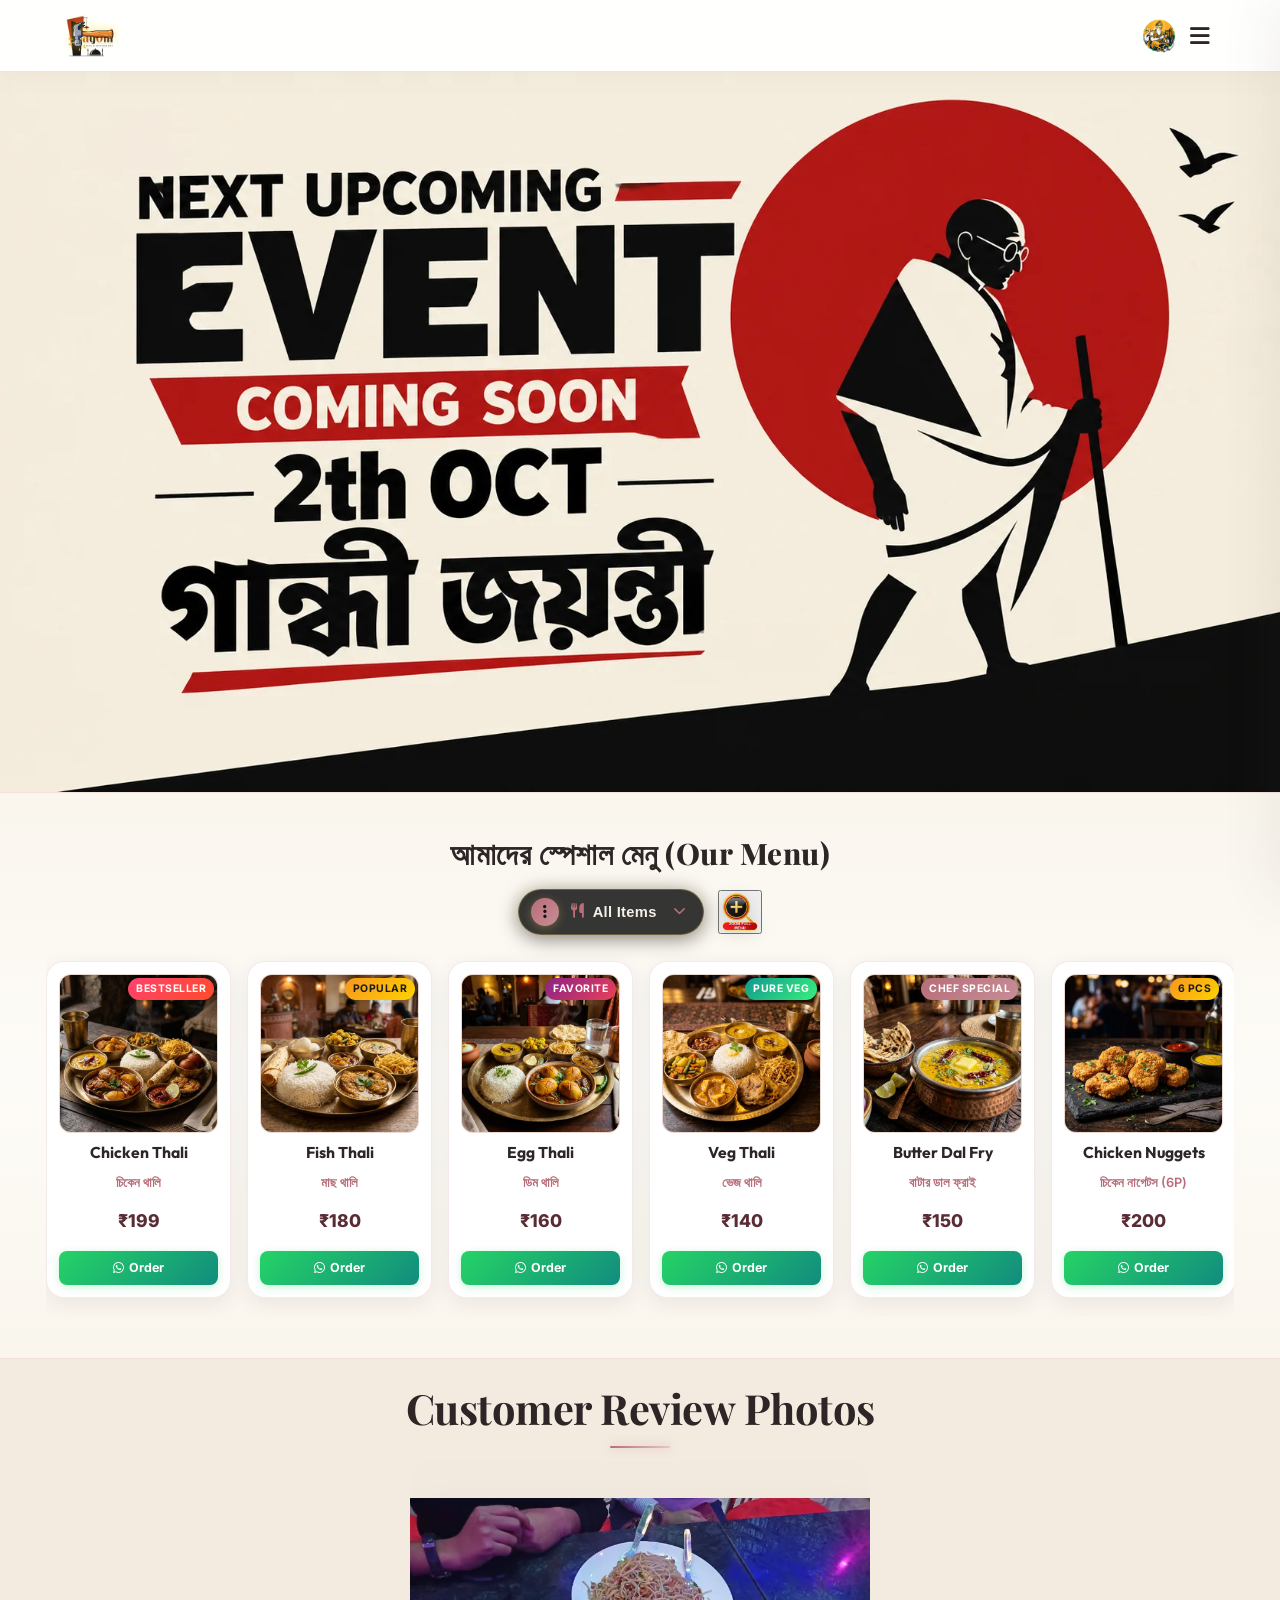
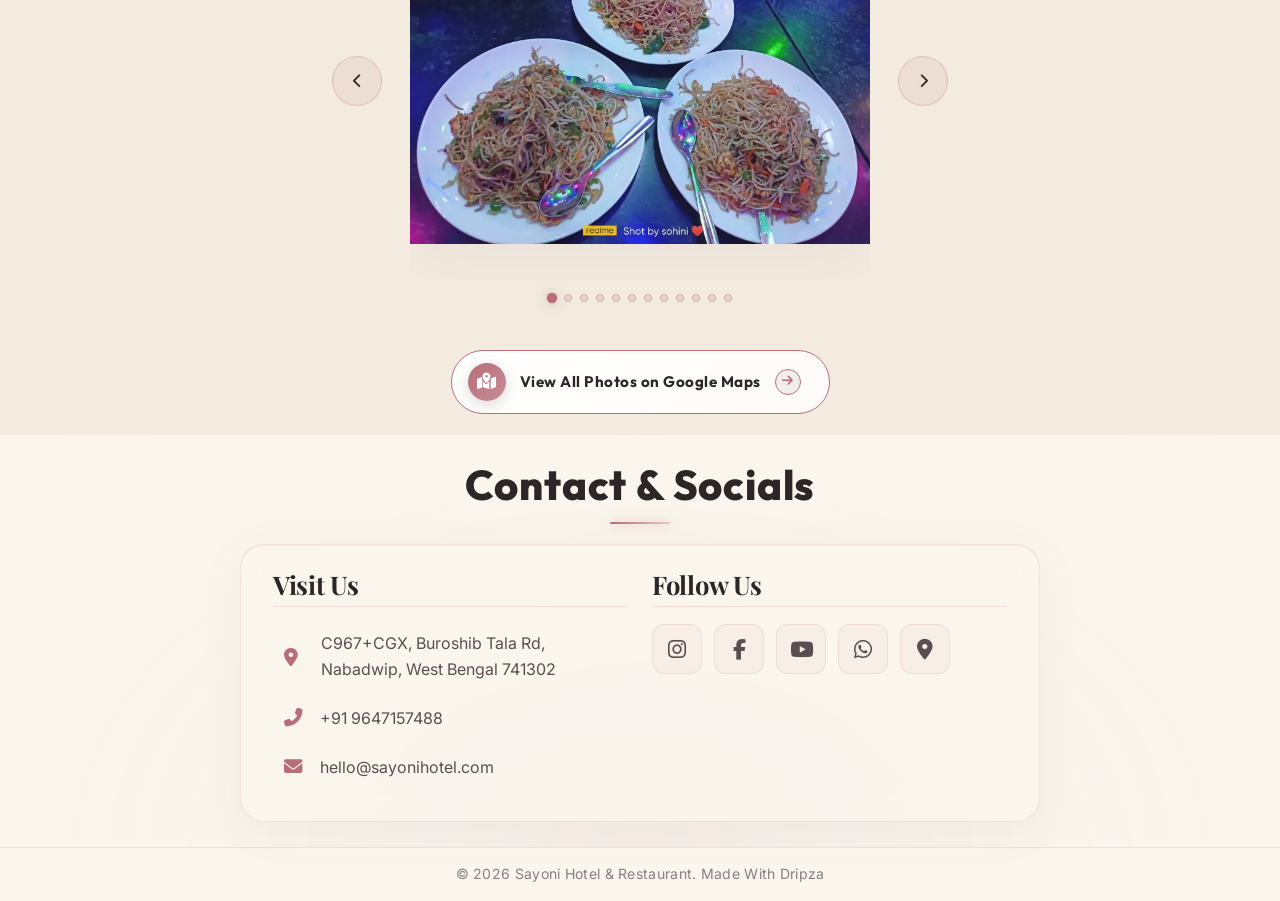
==== commit 04c4712d: "Add clear search button in menu popup" ====
--- a/index.html
+++ b/index.html
@@ -652,29 +652,74 @@
 
                 <!-- Search Bar & Category Filter Tabs -->
                 <div class="menu-control-bar">
+                    
+
+                    <!-- Modal Category Filter Dropdown (Three-Dot Filter Menu) -->
+                    <div class="menu-filter-dropdown-wrapper" id="modal-menu-filter-dropdown-wrapper">
+            <button type="button" class="menu-filter-dots-btn" id="modal-menu-filter-dots-btn" aria-expanded="false" aria-haspopup="true" title="Filter Menu">
+                <span class="three-dots-icon-box">
+                    <i class="fas fa-ellipsis-v"></i>
+                </span>
+                <span class="current-filter-label" id="modal-current-filter-label">
+                    <i class="fas fa-utensils"></i>
+                    <span>All Items</span>
+                </span>
+                <i class="fas fa-chevron-down filter-dropdown-arrow"></i>
+            </button>
+
+            <!-- Dropdown List of Category Filter Options -->
+            <div class="menu-filter-dropdown-menu" id="modal-menu-filter-dropdown-menu">
+                <div class="menu-filter-dropdown-header">
+                    <span><i class="fas fa-filter"></i> Filter Category</span>
+                </div>
+                <div class="menu-filter-dropdown-list">
+                    <button type="button" class="menu-tab-btn active" data-category="all">
+                        <span class="tab-btn-content">
+                            <i class="fas fa-utensils tab-icon"></i>
+                            <span class="tab-title">All Items</span>
+                        </span>
+                        <i class="fas fa-check active-indicator-icon"></i>
+                    </button>
+                    <button type="button" class="menu-tab-btn" data-category="thali">
+                        <span class="tab-btn-content">
+                            <i class="fas fa-bowl-rice tab-icon"></i>
+                            <span class="tab-title">Bengali Thali</span>
+                        </span>
+                        <i class="fas fa-check active-indicator-icon"></i>
+                    </button>
+                    <button type="button" class="menu-tab-btn" data-category="snacks">
+                        <span class="tab-btn-content">
+                            <i class="fas fa-burger tab-icon"></i>
+                            <span class="tab-title">Breakfast & Snacks</span>
+                        </span>
+                        <i class="fas fa-check active-indicator-icon"></i>
+                    </button>
+                    <button type="button" class="menu-tab-btn" data-category="beverages">
+                        <span class="tab-btn-content">
+                            <i class="fas fa-mug-hot tab-icon"></i>
+                            <span class="tab-title">Tea & Coffee</span>
+                        </span>
+                        <i class="fas fa-check active-indicator-icon"></i>
+                    </button>
+                    <button type="button" class="menu-tab-btn" data-category="extras">
+                        <span class="tab-btn-content">
+                            <i class="fas fa-plate-wheat tab-icon"></i>
+                            <span class="tab-title">Sides & Extras</span>
+                        </span>
+                        <i class="fas fa-check active-indicator-icon"></i>
+                    </button>
+                </div>
+            </div>
+                </div>
+
                     <div class="search-box-wrapper">
                         <i class="fas fa-search"></i>
                         <input type="text" id="modal-menu-search-input" placeholder="খাবারের নাম লিখে খুঁজুন (Search dishes...)" autocomplete="off">
-                    </div>
-
-                    <div class="menu-category-tabs" id="modal-menu-category-tabs">
-                        <button class="menu-tab-btn active" data-category="all">
-                            <i class="fas fa-utensils"></i> All Items
+                        <button type="button" id="modal-menu-search-clear" class="search-clear-btn" aria-label="Clear search" title="à¦®à§à¦›à§‡ à¦«à§‡à¦²à§à¦¨ (Clear)">
+                            <i class="fas fa-times"></i>
                         </button>
-                        <button class="menu-tab-btn" data-category="thali">
-                            <i class="fas fa-bowl-rice"></i> Bengali Thali
-                        </button>
-                        <button class="menu-tab-btn" data-category="snacks">
-                            <i class="fas fa-burger"></i> Breakfast & Snacks
-                        </button>
-                        <button class="menu-tab-btn" data-category="beverages">
-                            <i class="fas fa-mug-hot"></i> Tea & Coffee
-                        </button>
-                        <button class="menu-tab-btn" data-category="extras">
-                            <i class="fas fa-plate-wheat"></i> Sides & Extras
-                        </button>
-                    </div>
-                </div>
+                    </div>
+            </div>
             </div>
 
             <div class="full-menu-modal-body">
--- a/styles.css
+++ b/styles.css
@@ -3319,28 +3319,28 @@
 }
 
 .full-menu-modal-header {
-    padding: 10px 24px;
+    padding: 9px 20px;
     display: flex;
     align-items: center;
     justify-content: space-between;
-    border-bottom: 1px solid rgba(255, 255, 255, 0.06);
+    border-bottom: 1px solid rgba(255, 255, 255, 0.08);
 }
 
 .full-menu-modal-header-left {
     display: flex;
     align-items: center;
-    gap: 14px;
+    gap: 12px;
 }
 
 .menu-modal-close-btn {
     display: inline-flex;
     align-items: center;
-    gap: 7px;
+    gap: 6px;
     background: rgba(201, 162, 75, 0.15);
     border: 1px solid var(--accent-gold);
     color: var(--accent-gold);
-    padding: 6px 16px;
-    border-radius: 25px;
+    padding: 6px 14px;
+    border-radius: 20px;
     font-weight: 700;
     font-size: 0.86rem;
     cursor: pointer;
@@ -3356,7 +3356,7 @@
 
 .full-menu-modal-title {
     font-family: 'Playfair Display', 'Tiro Bangla', serif;
-    font-size: 1.2rem;
+    font-size: 1.22rem;
     font-weight: 700;
     color: var(--text-primary, #ffffff);
 }
@@ -3378,8 +3378,8 @@
     background: rgba(201, 162, 75, 0.15);
     border: 1px solid var(--accent-gold);
     color: var(--accent-gold);
-    padding: 6px 14px;
-    border-radius: 25px;
+    padding: 6px 13px;
+    border-radius: 20px;
     text-decoration: none;
     font-weight: 700;
     font-size: 0.84rem;
@@ -3398,10 +3398,10 @@
     background: linear-gradient(135deg, var(--accent-gold), var(--accent-amber));
     color: #ffffff !important;
     padding: 6px 15px;
-    border-radius: 25px;
+    border-radius: 20px;
     text-decoration: none;
     font-weight: 700;
-    font-size: 0.84rem;
+    font-size: 0.85rem;
     transition: all 0.3s ease;
 }
 
@@ -3414,13 +3414,13 @@
     display: inline-flex;
     align-items: center;
     justify-content: center;
-    width: 36px;
-    height: 36px;
+    width: 34px;
+    height: 34px;
     border-radius: 50%;
     background: var(--bg-card, rgba(255, 255, 255, 0.1));
     border: 1px solid var(--glass-border, rgba(255, 255, 255, 0.2));
     color: var(--text-primary, #ffffff);
-    font-size: 1rem;
+    font-size: 0.95rem;
     cursor: pointer;
     transition: all 0.3s ease;
 }
@@ -3438,20 +3438,20 @@
     overscroll-behavior: contain;
     overflow-y: auto;
     -webkit-overflow-scrolling: touch;
-    padding: 4px 0 60px;
+    padding: 4px 0 50px;
     background: var(--bg-deep, #0d0d0d);
 }
 
 /* Modal Hero */
 .full-menu-modal-top-section .full-menu-hero {
     text-align: center;
-    padding: 20px 20px 10px;
+    padding: 12px 18px 6px;
 }
 
 .full-menu-modal-top-section .full-menu-hero h1 {
     font-family: 'Playfair Display', 'Tiro Bangla', serif;
-    font-size: 2.1rem;
-    font-weight: 800;
+    font-size: 1.45rem;
+    font-weight: 700;
     color: var(--text-primary, #ffffff);
     margin-bottom: 0;
     line-height: 1.25;
@@ -3460,34 +3460,48 @@
 .full-menu-modal-top-section .full-menu-hero h1 .bengali-heading {
     color: var(--accent-gold);
     display: inline-block;
-    font-size: 1.65rem;
-    margin-left: 12px;
+    font-size: 1.2rem;
+    margin-left: 10px;
     font-family: 'Tiro Bangla', serif;
-    font-weight: 700;
-}
-
-/* Modal Controls */
+    font-weight: 600;
+}
+
+/* Modal Controls inside Top Section */
 .full-menu-modal-top-section .menu-control-bar {
     max-width: 950px;
     margin: 0 auto;
-    padding: 8px 20px 4px;
-}
-
-.full-menu-modal-top-section .menu-category-tabs {
-    margin-bottom: 0 !important;
-    padding-bottom: 2px !important;
+    padding: 8px 20px 10px;
+    display: flex;
+    align-items: center;
+    justify-content: space-between;
+    gap: 12px;
+}
+
+.full-menu-modal-top-section .menu-filter-dropdown-wrapper {
+    margin: 0 !important;
+    flex-shrink: 0;
+}
+
+.full-menu-modal-top-section .menu-filter-dropdown-menu {
+    left: 0;
+    transform: translateX(0) translateY(-10px) scale(0.96);
+}
+
+.full-menu-modal-top-section .menu-filter-dropdown-wrapper.open .menu-filter-dropdown-menu {
+    transform: translateX(0) translateY(0) scale(1);
 }
 
 .full-menu-modal-top-section .search-box-wrapper {
     position: relative;
-    margin-bottom: 14px;
-}
-
+    margin-bottom: 0 !important;
+    flex: 1;
+    min-width: 0;
+}
 .full-menu-modal-top-section .search-box-wrapper input {
     width: 100%;
     background: var(--bg-card, rgba(24, 24, 24, 0.96));
     border: 1.5px solid var(--glass-border, rgba(201, 162, 75, 0.35));
-    padding: 12px 20px 12px 48px;
+    padding: 12px 42px 12px 48px;
     border-radius: 30px;
     color: var(--text-primary, #ffffff);
     font-size: 0.98rem;
@@ -3507,13 +3521,56 @@
     background: var(--bg-card);
 }
 
-.full-menu-modal-top-section .search-box-wrapper i {
+.full-menu-modal-top-section .search-box-wrapper > i.fa-search,
+.full-menu-modal-top-section .search-box-wrapper > i.search-icon {
     position: absolute;
     left: 18px;
     top: 50%;
     transform: translateY(-50%);
     color: var(--accent-gold);
     font-size: 1.1rem;
+    pointer-events: none;
+}
+
+.full-menu-modal-top-section .search-box-wrapper .search-clear-btn {
+    position: absolute;
+    right: 12px;
+    top: 50%;
+    transform: translateY(-50%);
+    width: 26px;
+    height: 26px;
+    border-radius: 50%;
+    background: rgba(255, 255, 255, 0.12);
+    border: 1px solid rgba(201, 162, 75, 0.3);
+    color: var(--accent-gold, #c9a24b);
+    cursor: pointer;
+    display: none;
+    align-items: center;
+    justify-content: center;
+    padding: 0;
+    transition: all 0.25s ease;
+    z-index: 3;
+}
+
+.full-menu-modal-top-section .search-box-wrapper .search-clear-btn.visible {
+    display: flex;
+}
+
+.full-menu-modal-top-section .search-box-wrapper .search-clear-btn:hover {
+    background: var(--accent-gold, #c9a24b);
+    color: #000000;
+    border-color: var(--accent-gold, #c9a24b);
+    transform: translateY(-50%) scale(1.1);
+    box-shadow: 0 0 10px rgba(201, 162, 75, 0.4);
+}
+
+.full-menu-modal-top-section .search-box-wrapper .search-clear-btn i {
+    position: static;
+    transform: none;
+    font-size: 0.78rem;
+    color: inherit;
+    pointer-events: none;
+    line-height: 1;
 }
 
 /* Compact Grid inside Modal */
@@ -3566,13 +3623,13 @@
 /* Modal Responsive */
 @media (max-width: 768px) {
     .full-menu-modal-header {
-        padding: 8px 12px;
+        padding: 7px 12px;
     }
     .menu-modal-close-btn span {
         display: none;
     }
     .full-menu-modal-title {
-        font-size: 1rem;
+        font-size: 1.08rem;
     }
     .menu-modal-timing-btn span {
         display: none;
@@ -3580,17 +3637,42 @@
     .menu-modal-call-btn span {
         display: none;
     }
-    .full-menu-modal-top-section .full-menu-hero h1 {
-        font-size: 1.55rem;
-    }
-    .full-menu-modal-top-section .full-menu-hero h1 .bengali-heading {
-        font-size: 1.25rem;
-        display: block;
-        margin-left: 0;
-        margin-top: 4px;
+    .full-menu-modal-top-section .full-menu-hero {
+        padding: 6px 10px 4px;
     }
     .full-menu-modal-top-section .menu-control-bar {
-        padding: 6px 12px 2px;
+        padding: 6px 12px 8px;
+        gap: 8px;
+    }
+    .full-menu-modal-top-section .menu-filter-dots-btn {
+        padding: 6px 11px 6px 8px;
+        font-size: 0.8rem;
+        gap: 6px;
+    }
+    .full-menu-modal-top-section .menu-filter-dots-btn .three-dots-icon-box {
+        width: 22px;
+        height: 22px;
+        font-size: 0.75rem;
+    }
+    .full-menu-modal-top-section .search-box-wrapper {
+        margin-bottom: 0 !important;
+    }
+    .full-menu-modal-top-section .search-box-wrapper input {
+        padding: 8px 32px 8px 34px;
+        font-size: 0.84rem;
+    }
+    .full-menu-modal-top-section .search-box-wrapper > i.fa-search,
+    .full-menu-modal-top-section .search-box-wrapper > i.search-icon {
+        left: 11px;
+        font-size: 0.85rem;
+    }
+    .full-menu-modal-top-section .search-box-wrapper .search-clear-btn {
+        right: 8px;
+        width: 22px;
+        height: 22px;
+    }
+    .full-menu-modal-top-section .search-box-wrapper .search-clear-btn i {
+        font-size: 0.68rem;
     }
     .full-menu-modal-top-section .menu-category-tabs {
         margin-bottom: 0 !important;
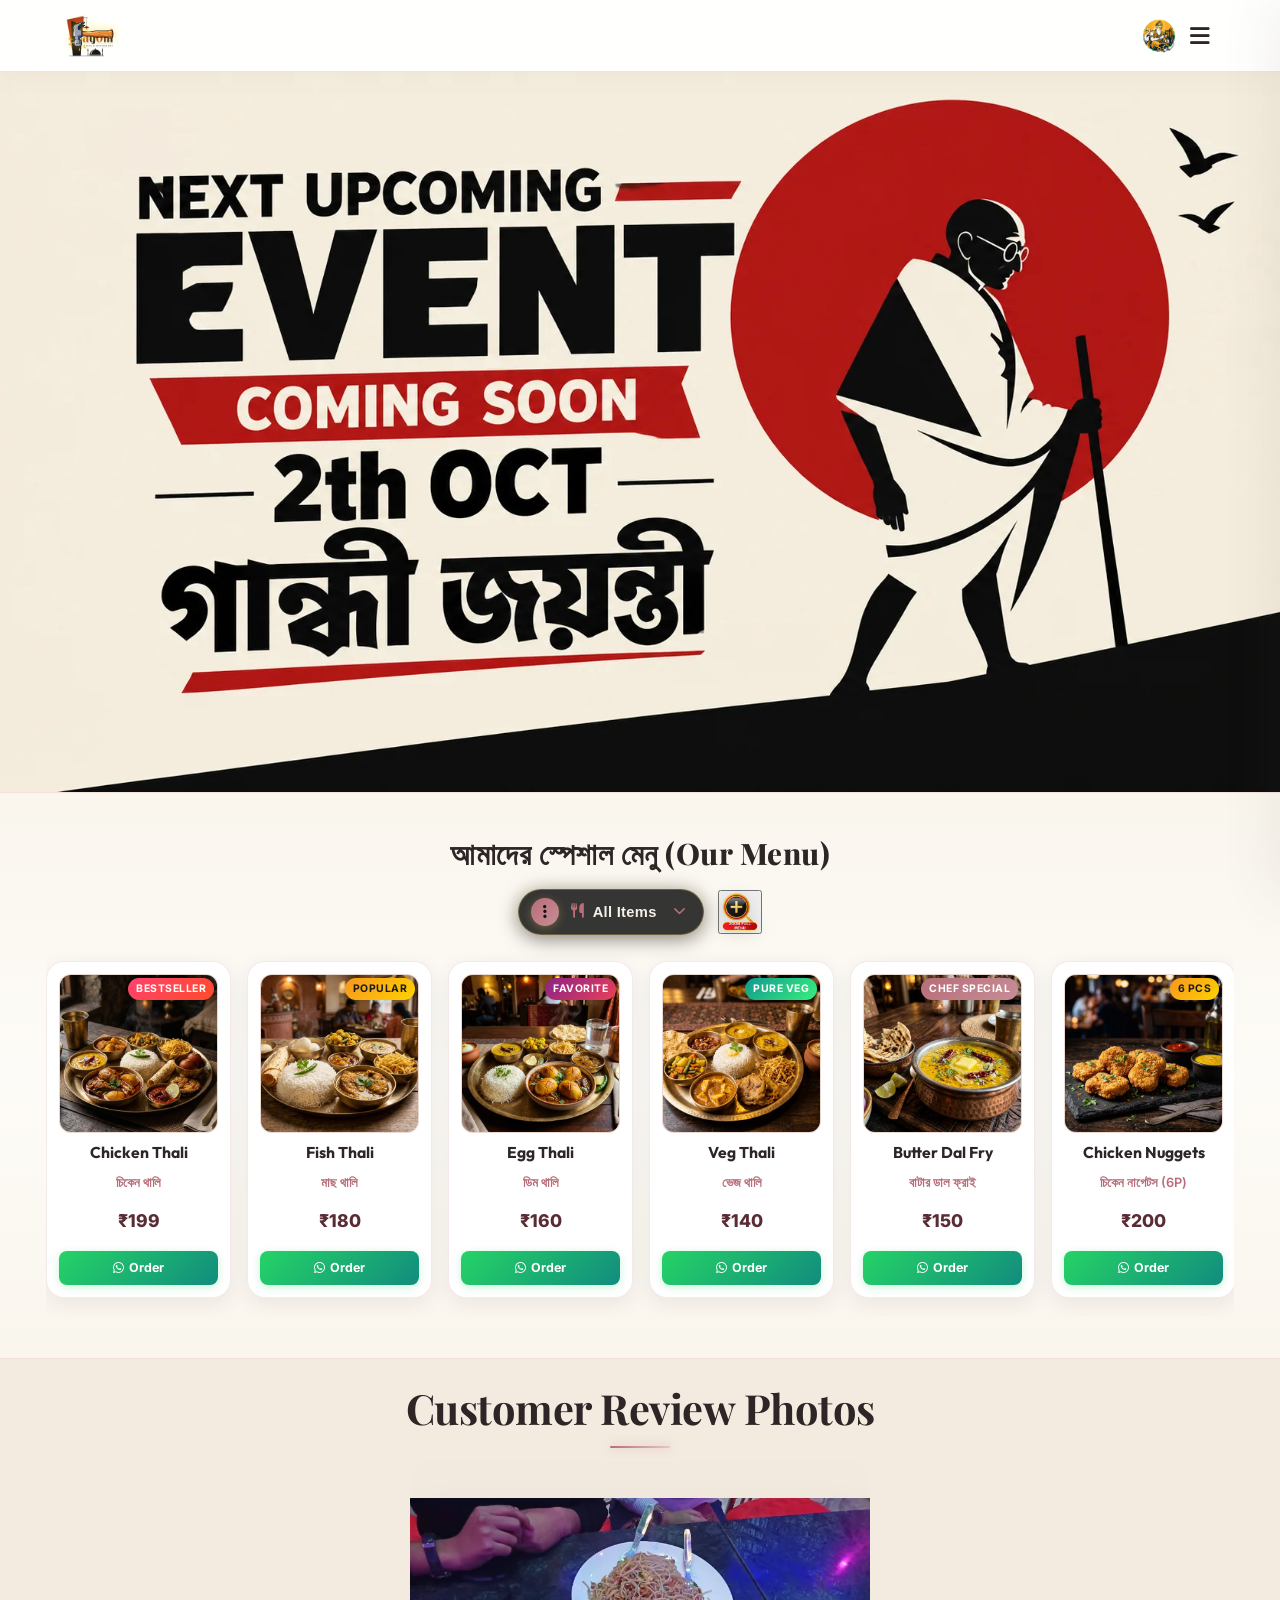
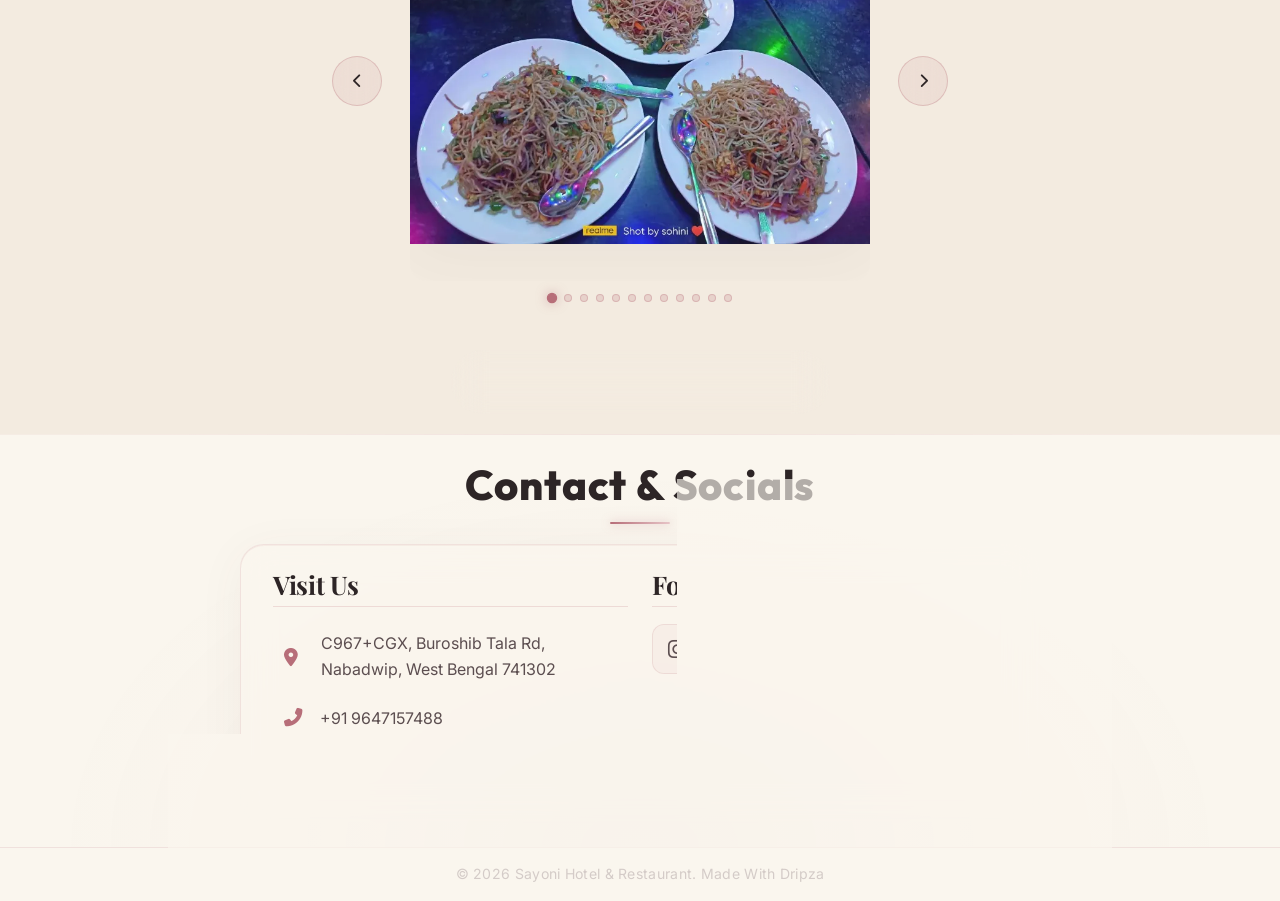
==== commit 635029ab: "Update search input keypad dismiss on enter" ====
--- a/index.html
+++ b/index.html
@@ -714,7 +714,7 @@
 
                     <div class="search-box-wrapper">
                         <i class="fas fa-search"></i>
-                        <input type="text" id="modal-menu-search-input" placeholder="খাবারের নাম লিখে খুঁজুন (Search dishes...)" autocomplete="off">
+                        <input type="text" id="modal-menu-search-input" placeholder="খাবারের নাম লিখে খুঁজুন (Search dishes...)" autocomplete="off" enterkeyhint="search">
                         <button type="button" id="modal-menu-search-clear" class="search-clear-btn" aria-label="Clear search" title="à¦®à§à¦›à§‡ à¦«à§‡à¦²à§à¦¨ (Clear)">
                             <i class="fas fa-times"></i>
                         </button>
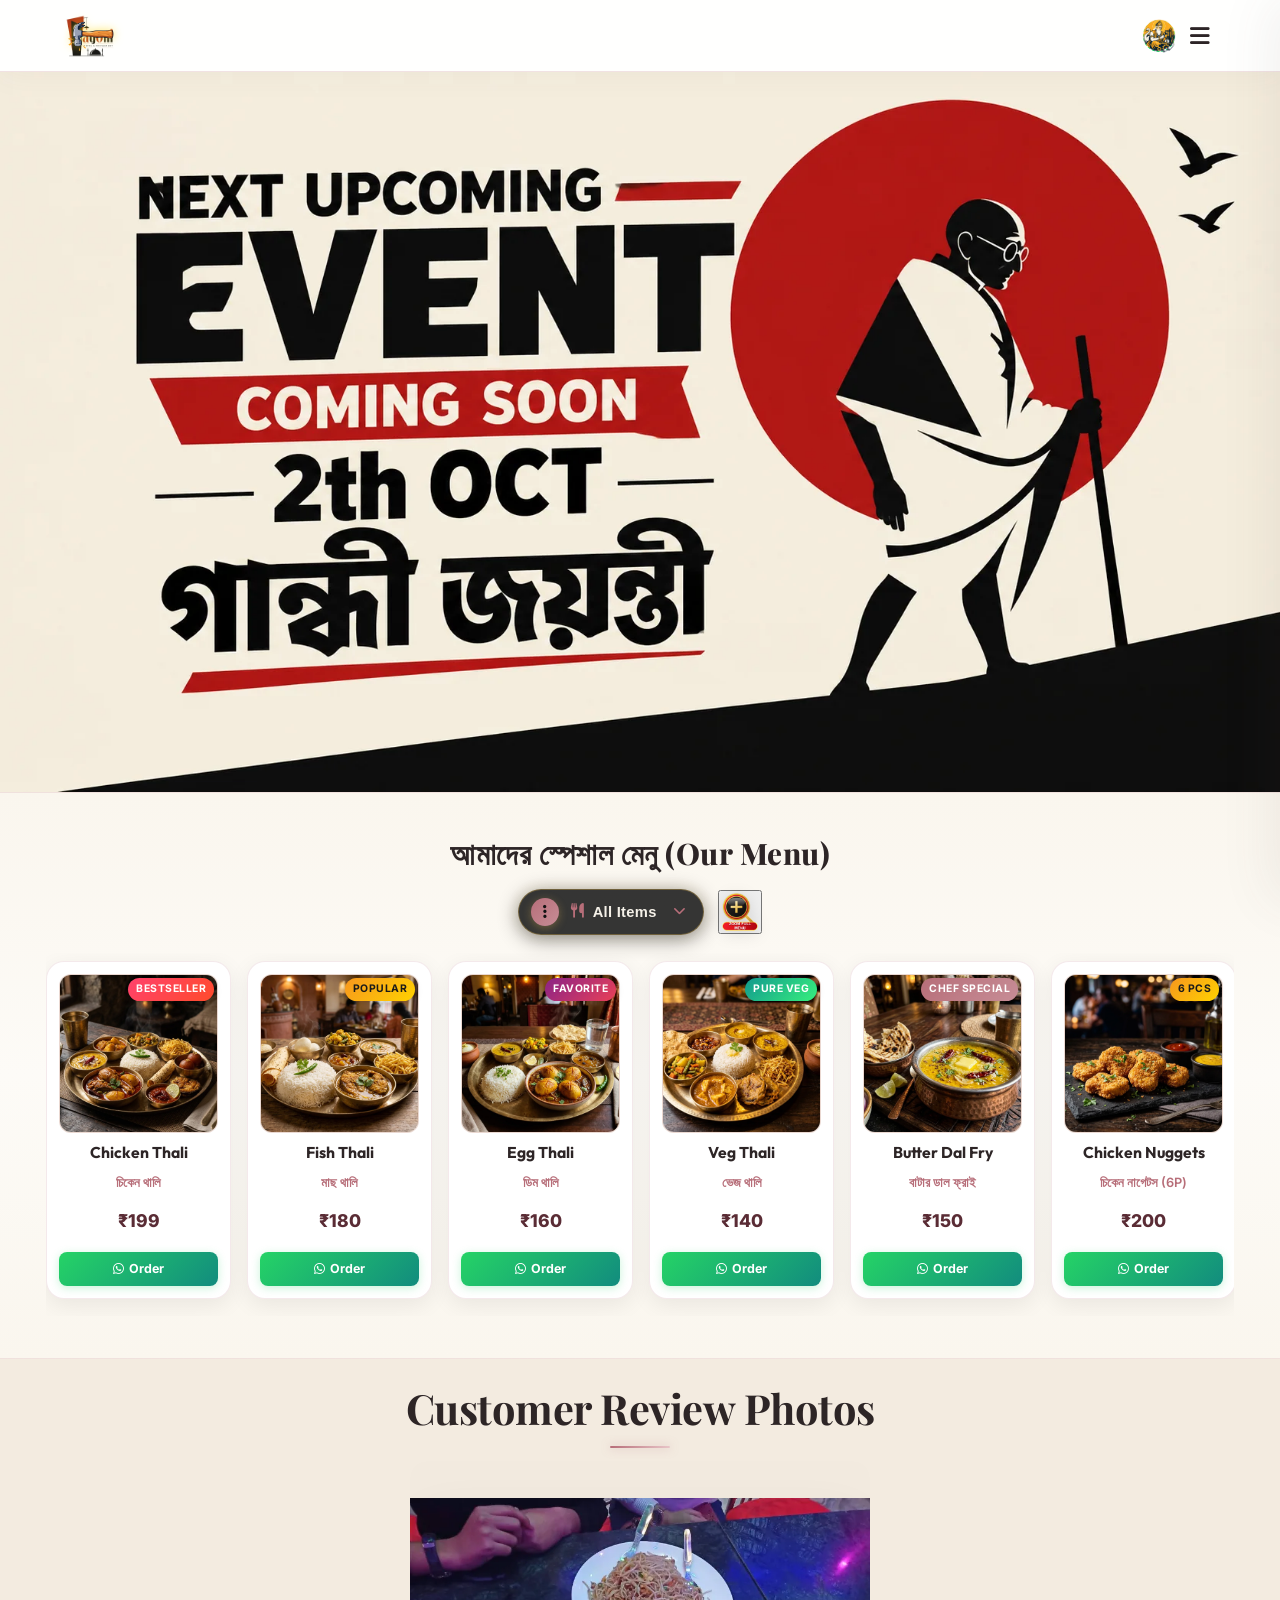
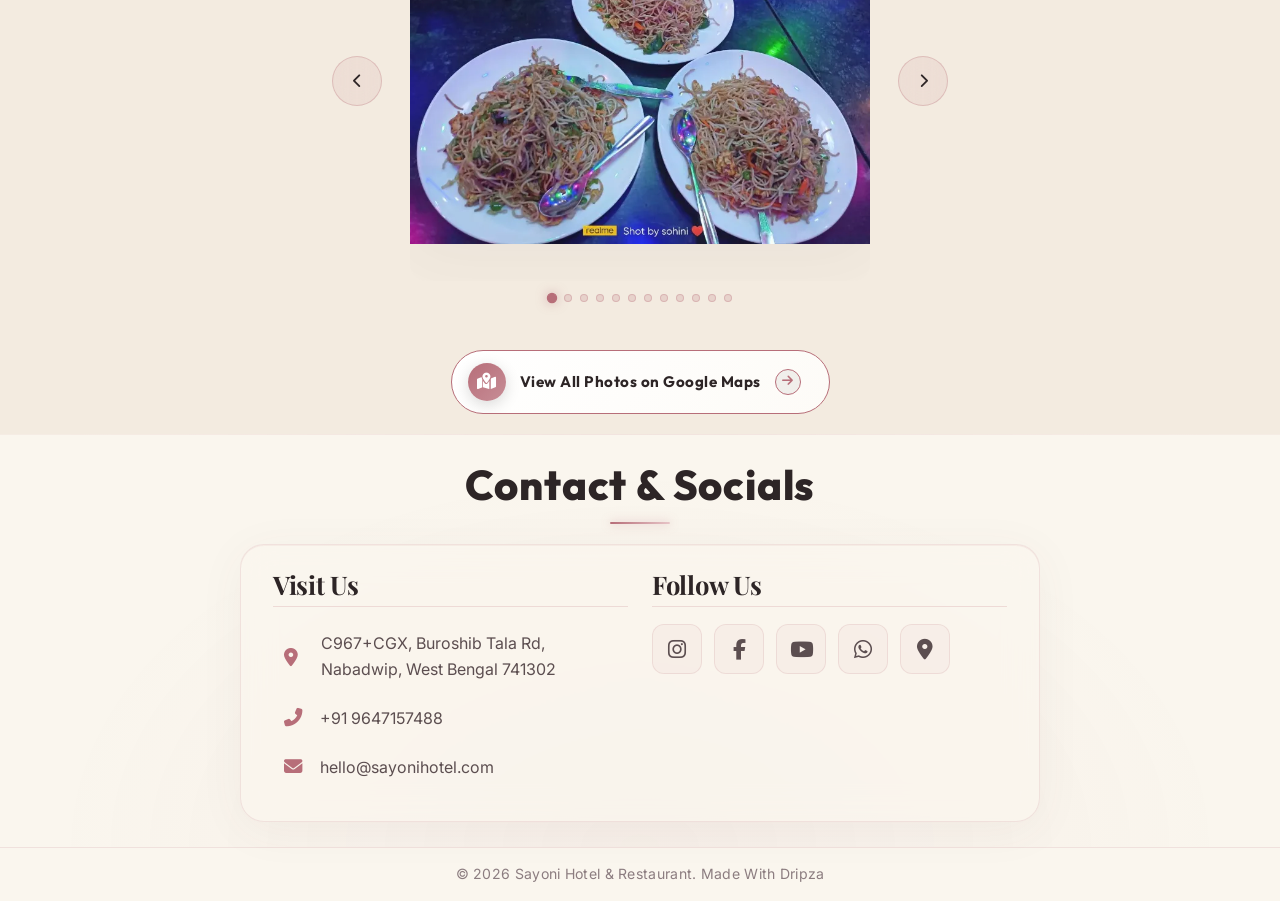
==== commit e3be308d: "perf: smooth scroll - passive listeners, momentum drag, remove backdrop-filter, pause animation on s" ====
--- a/index.html
+++ b/index.html
@@ -1167,6 +1167,6 @@
         </div>
     </div>
 
-    <script src="script.js"></script>
+    <script src="script.js?v=1.4"></script>
 </body>
 </html>
--- a/styles.css
+++ b/styles.css
@@ -2709,8 +2709,6 @@
     font-size: 0.92rem;
     font-weight: 600;
     cursor: pointer;
-    backdrop-filter: blur(12px);
-    -webkit-backdrop-filter: blur(12px);
     box-shadow: 0 4px 20px rgba(0, 0, 0, 0.45), 0 0 15px rgba(201, 162, 75, 0.15);
     transition: all 0.3s cubic-bezier(0.25, 0.8, 0.25, 1);
     user-select: none;
@@ -2832,6 +2830,9 @@
     padding-right: 4px;
     scrollbar-width: thin;
     scrollbar-color: rgba(201, 162, 75, 0.6) rgba(255, 255, 255, 0.05);
+    will-change: scroll-position;
+    transform: translateZ(0);
+    -webkit-transform: translateZ(0);
 }
 
 .menu-filter-dropdown-list::-webkit-scrollbar {
@@ -2991,7 +2992,7 @@
     overflow-x: auto;
     overflow-y: hidden;
     scroll-behavior: smooth;
-    scroll-snap-type: x mandatory;
+    scroll-snap-type: x proximity;
     -webkit-overflow-scrolling: touch;
     padding: 8px 6px 18px;
     width: 100%;
@@ -3032,12 +3033,12 @@
     padding: 12px;
     text-align: center;
     box-shadow: 0 6px 22px rgba(0, 0, 0, 0.07) !important;
-    backdrop-filter: blur(12px);
-    -webkit-backdrop-filter: blur(12px);
     transition: transform 0.35s cubic-bezier(0.2, 0.8, 0.2, 1), border-color 0.35s ease, box-shadow 0.35s ease;
     animation: floatMenuItem 4.5s ease-in-out infinite alternate;
     user-select: none;
     position: relative;
+    will-change: transform;
+    contain: layout style;
 }
 
 .food-menu-card:nth-child(even) { animation-delay: 0.8s; }
@@ -3281,8 +3282,6 @@
     position: absolute;
     inset: 0;
     background: rgba(0, 0, 0, 0.72);
-    backdrop-filter: blur(12px);
-    -webkit-backdrop-filter: blur(12px);
 }
 
 .full-menu-modal-container {
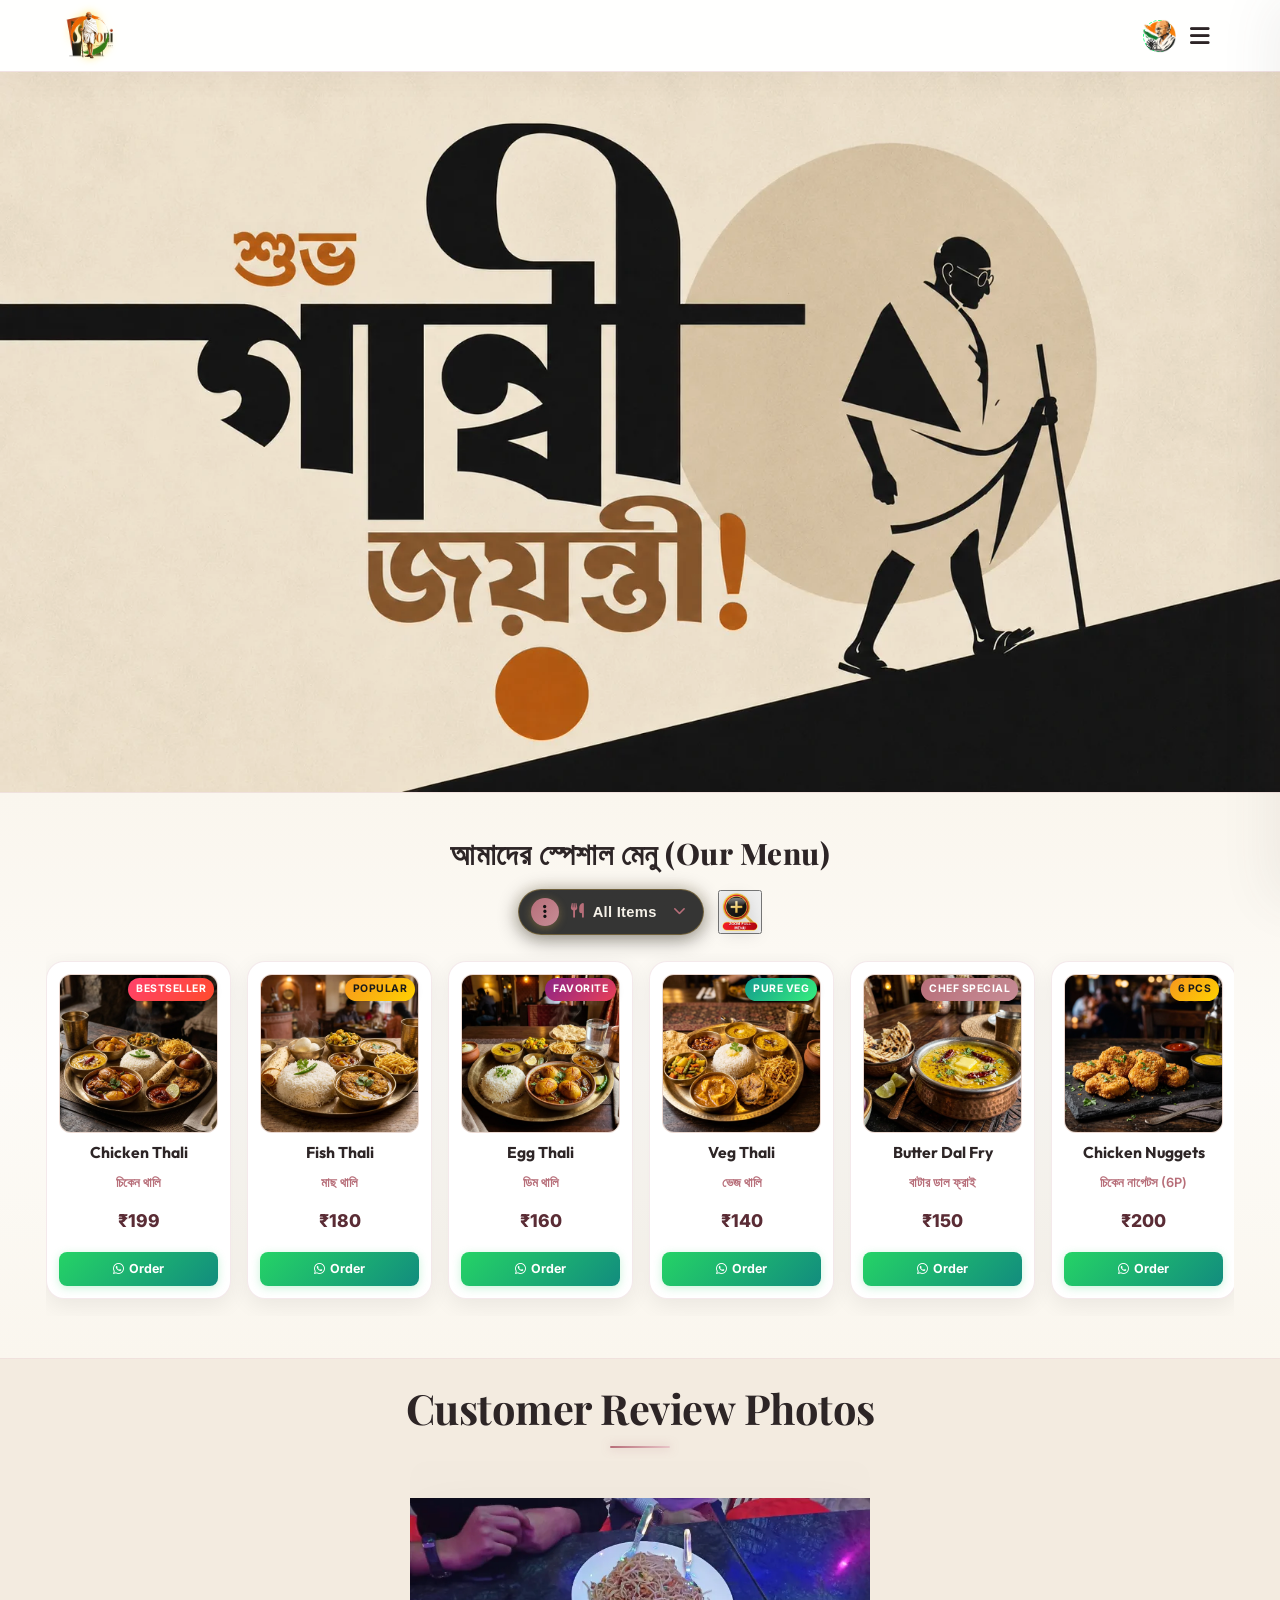
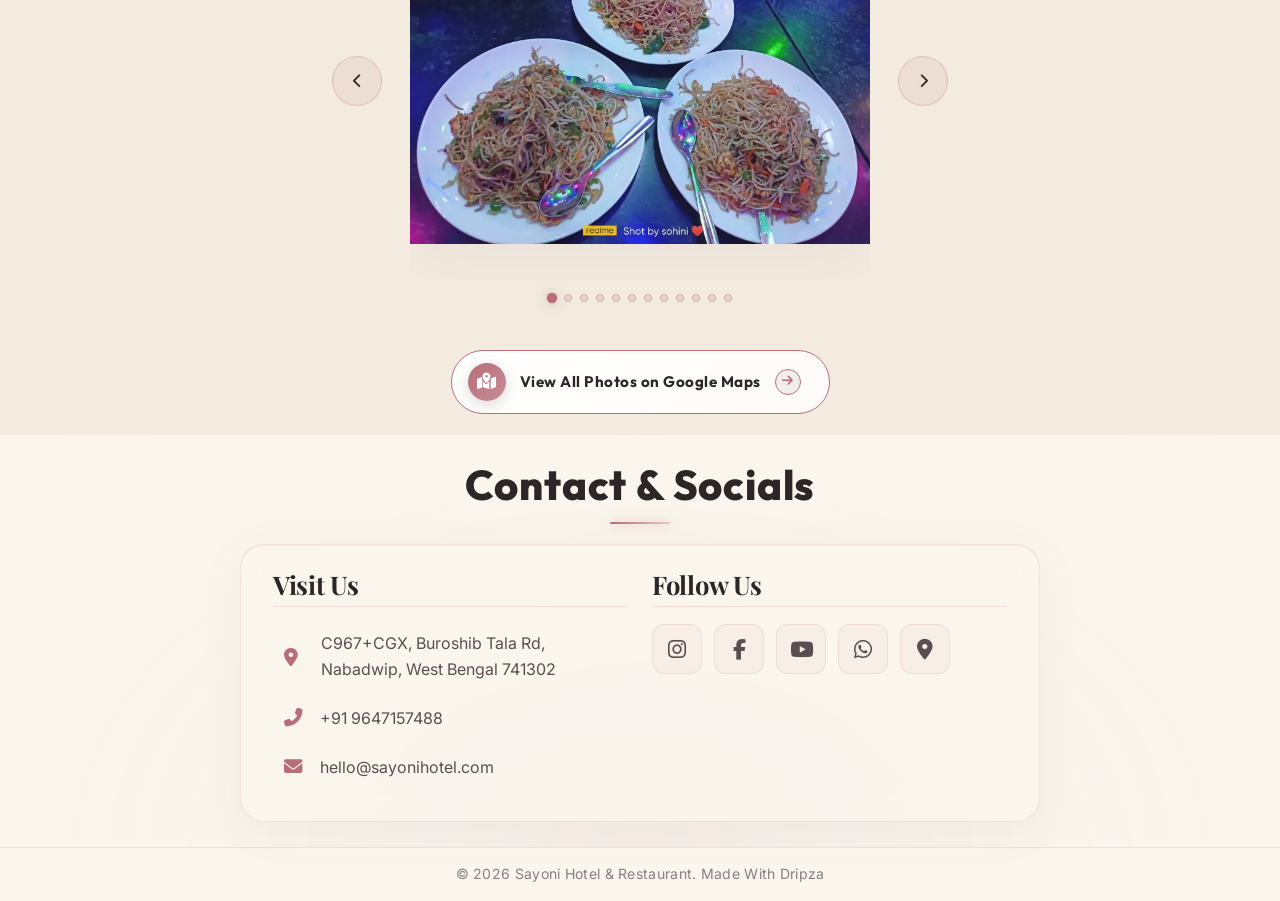
==== commit de78bc54: "update: add Gandhi Jayanti assets and update header" ====
--- a/index.html
+++ b/index.html
@@ -24,13 +24,13 @@
         <div class="logo-container">
             <img src="assets/sayoni_logo.webp" alt="Sayoni Hotel & Restaurant Logo" class="logo-brand-img">
             <div class="logo-text-wrapper">
-                <span class="animated-football-header" title="Ganesh Chaturthi Special">
-                    <img src="assets/ganesh_run_icon.webp" alt="Ganesh Run Icon" style="object-fit: contain; filter: drop-shadow(0 0 5px rgba(255, 215, 0, 0.6));">
+                <span class="animated-football-header" title="Gandhi Jayanti Special">
+                    <img src="assets/gandhi_jayanti_run_icon.webp" alt="Gandhi Jayanti Run Icon" style="object-fit: contain; filter: drop-shadow(0 0 5px rgba(255, 215, 0, 0.6));">
                 </span>
                 <span class="logo-text">Sayoni Hotel & Restaurant</span>
             </div>
         </div>
-        <span class="rath-yatra-header-text">শুভ বিশ্বকর্মা পূজা!</span>
+        <span class="rath-yatra-header-text">শুভ গান্ধী জয়ন্তী!</span>
         <ul class="nav-links">
             <li><a href="#home">Home</a></li>
             <li><a href="#menu">Menu</a></li>
@@ -39,10 +39,10 @@
         </ul>
         <div class="navbar-actions">
             <!-- Rakhi Purnima Button for Poster -->
-            <button class="fifa-btn" id="open-promo-modal-direct-btn" title="Show Ganesh Chaturthi Special Poster">
+            <button class="fifa-btn" id="open-promo-modal-direct-btn" title="Show Gandhi Jayanti Special Poster">
                 <div class="fifa-container">
                     <div class="fifa-magic-ring"></div>
-                    <img src="assets/ganesh_icon.webp" alt="Ganesh Special" class="fifa-svg" style="object-fit: contain;">
+                    <img src="assets/gandhi_jayanti_icon.webp" alt="Gandhi Jayanti Special" class="fifa-svg" style="object-fit: contain;">
                 </div>
             </button>
             
@@ -55,7 +55,7 @@
     <!-- Hero Section -->
     <section id="home" class="hero">
         <div class="hero-bg banner-box">
-            <img src="assets/aj_restaurant_banner_1.webp" alt="AJ Restaurant & Cafe Banner" class="active">
+            <img src="assets/gandhi_jayanti_banner_1.webp" alt="Gandhi Jayanti Banner" class="active">
             <img src="assets/hero_1.webp" alt="Sayoni Hotel & Restaurant Banner 1">
             <img src="assets/hero_2.webp" alt="Sayoni Hotel & Restaurant Banner 2">
             <img src="assets/hero_3.webp" alt="Sayoni Hotel & Restaurant Banner 3">
--- a/styles.css
+++ b/styles.css
@@ -2994,6 +2994,7 @@
     scroll-behavior: smooth;
     scroll-snap-type: x proximity;
     -webkit-overflow-scrolling: touch;
+    touch-action: pan-x pan-y;
     padding: 8px 6px 18px;
     width: 100%;
     cursor: grab;
@@ -4088,3 +4089,10 @@
         font-size: 0.7rem;
     }
 }
+
+/* Mobile touch vertical page scroll compatibility */
+.main-menu-scroll-wrapper,
+.main-menu-scroll-track,
+.main-menu-scroll-track .food-menu-card {
+    touch-action: pan-x pan-y !important;
+}
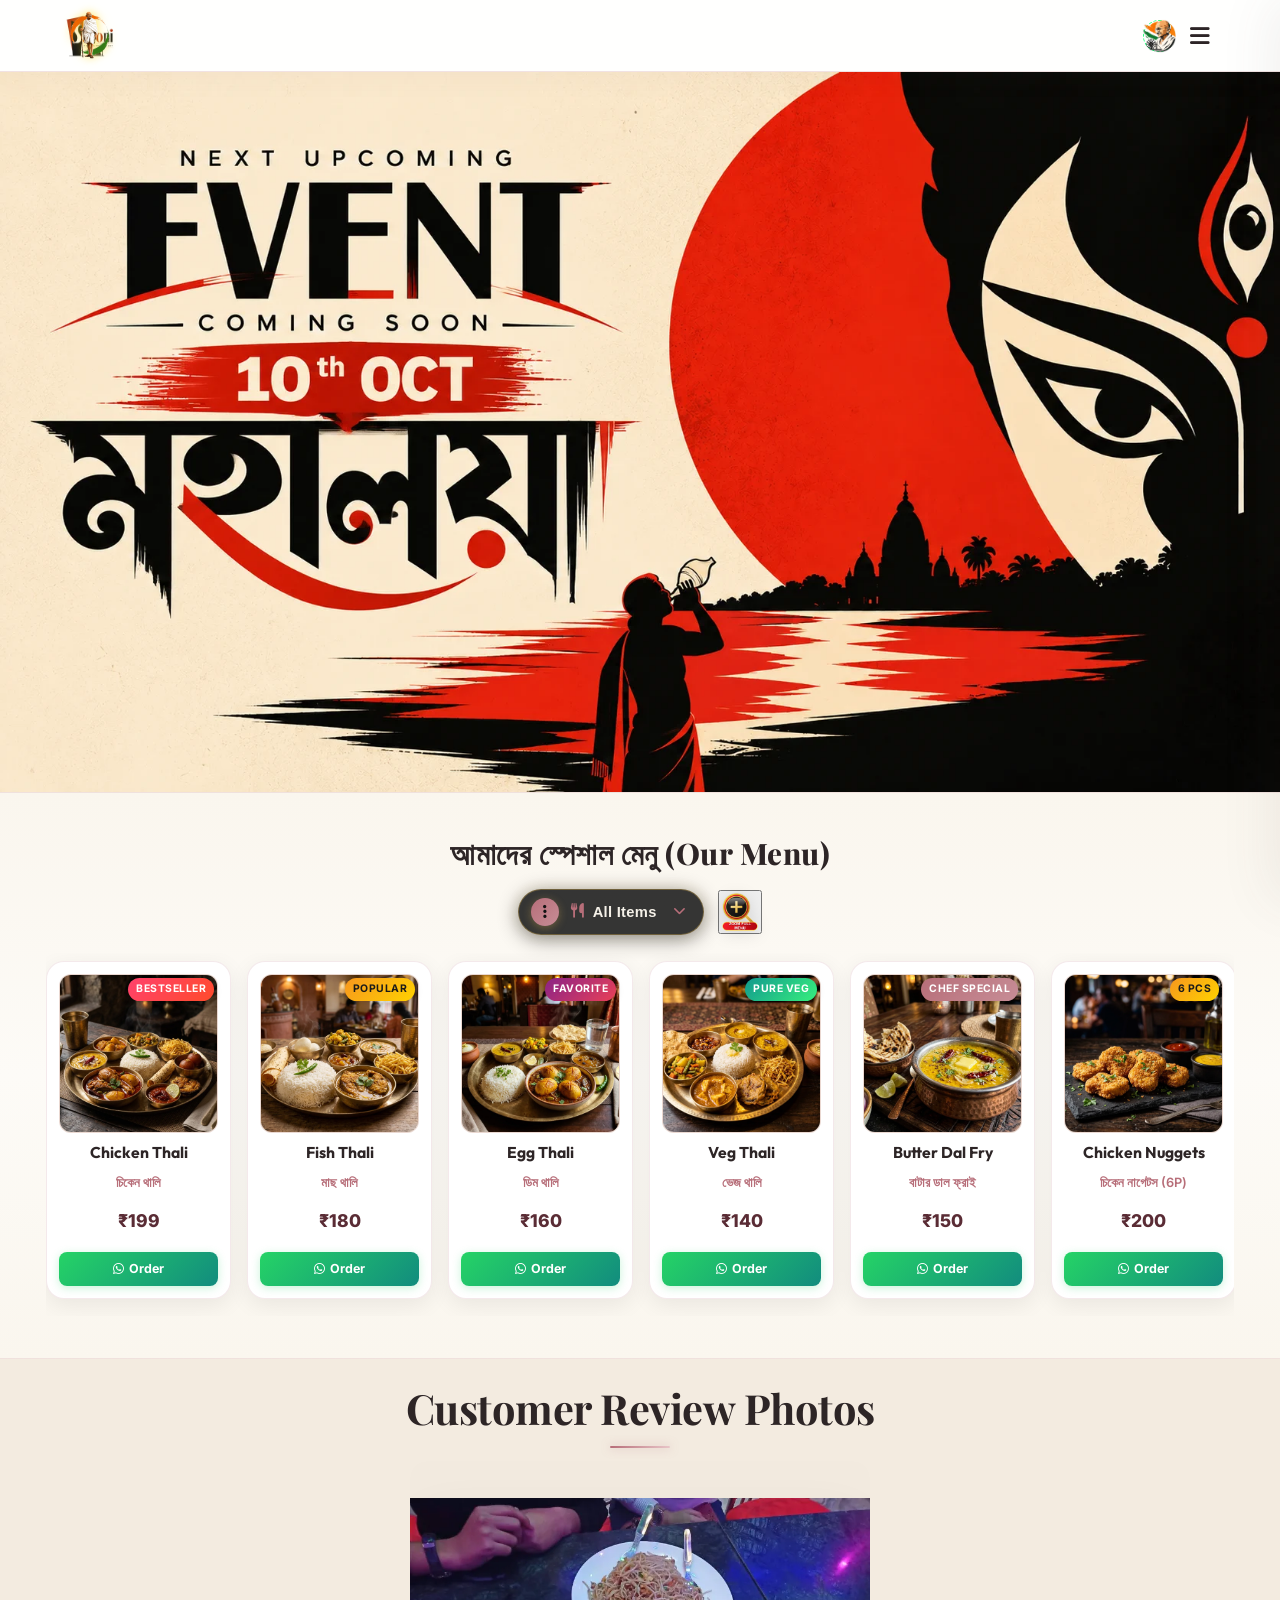
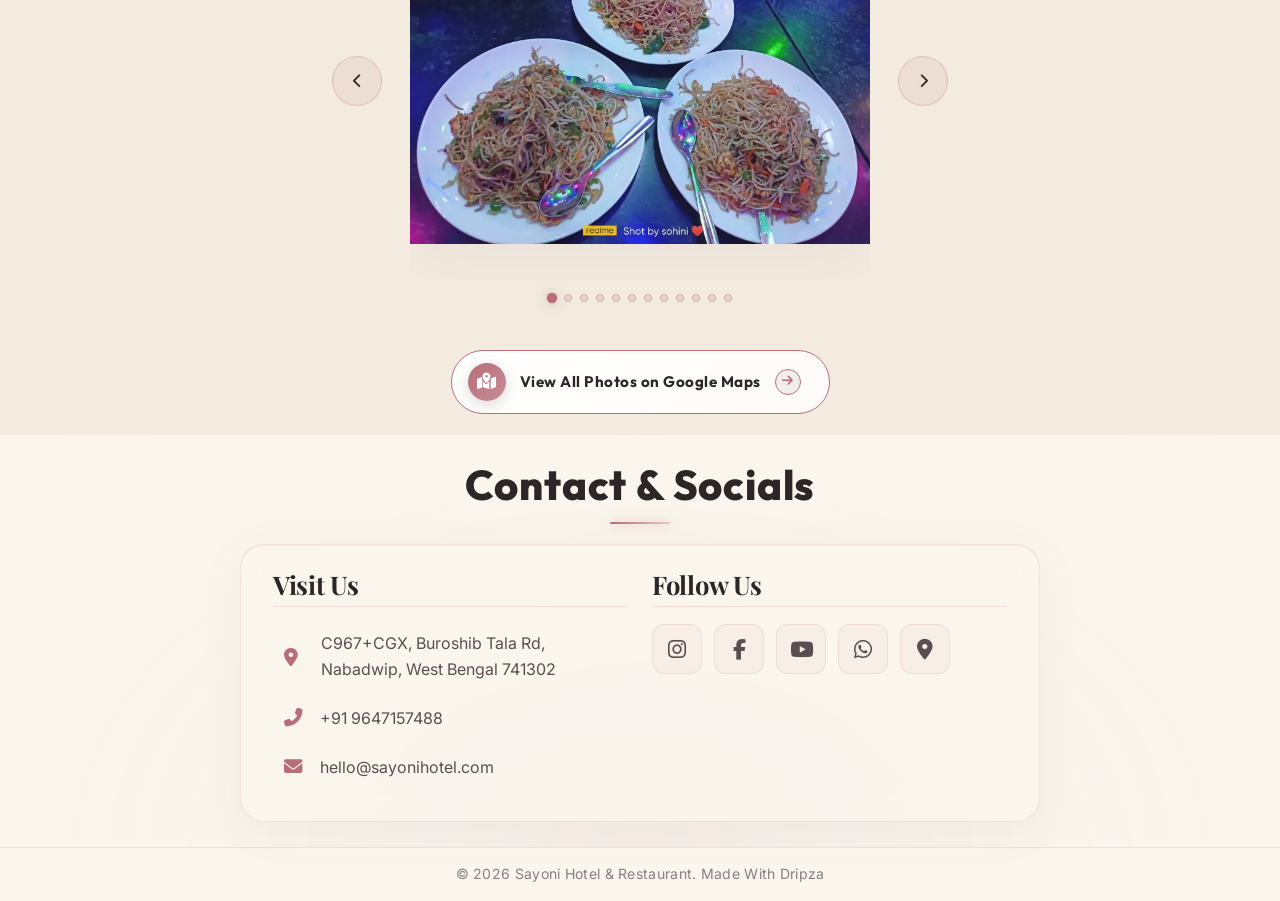
==== commit 3fb99960: "Update website content and assets" ====
--- a/index.html
+++ b/index.html
@@ -30,7 +30,7 @@
                 <span class="logo-text">Sayoni Hotel & Restaurant</span>
             </div>
         </div>
-        <span class="rath-yatra-header-text">শুভ গান্ধী জয়ন্তী!</span>
+        <span class="rath-yatra-header-text">hello evryone</span>
         <ul class="nav-links">
             <li><a href="#home">Home</a></li>
             <li><a href="#menu">Menu</a></li>
@@ -55,7 +55,7 @@
     <!-- Hero Section -->
     <section id="home" class="hero">
         <div class="hero-bg banner-box">
-            <img src="assets/gandhi_jayanti_banner_1.webp" alt="Gandhi Jayanti Banner" class="active">
+            <img src="assets/mahalaya_festival_banner_1.webp" alt="Mahalaya Festival Banner" class="active">
             <img src="assets/hero_1.webp" alt="Sayoni Hotel & Restaurant Banner 1">
             <img src="assets/hero_2.webp" alt="Sayoni Hotel & Restaurant Banner 2">
             <img src="assets/hero_3.webp" alt="Sayoni Hotel & Restaurant Banner 3">
--- a/styles.css
+++ b/styles.css
@@ -1121,6 +1121,7 @@
     font-weight: 800;
     letter-spacing: 0.5px;
     color: #8B1A1A;
+    text-shadow: 0 1px 2px rgba(0, 0, 0, 0.15);
     white-space: nowrap;
     opacity: 0;
     pointer-events: none;
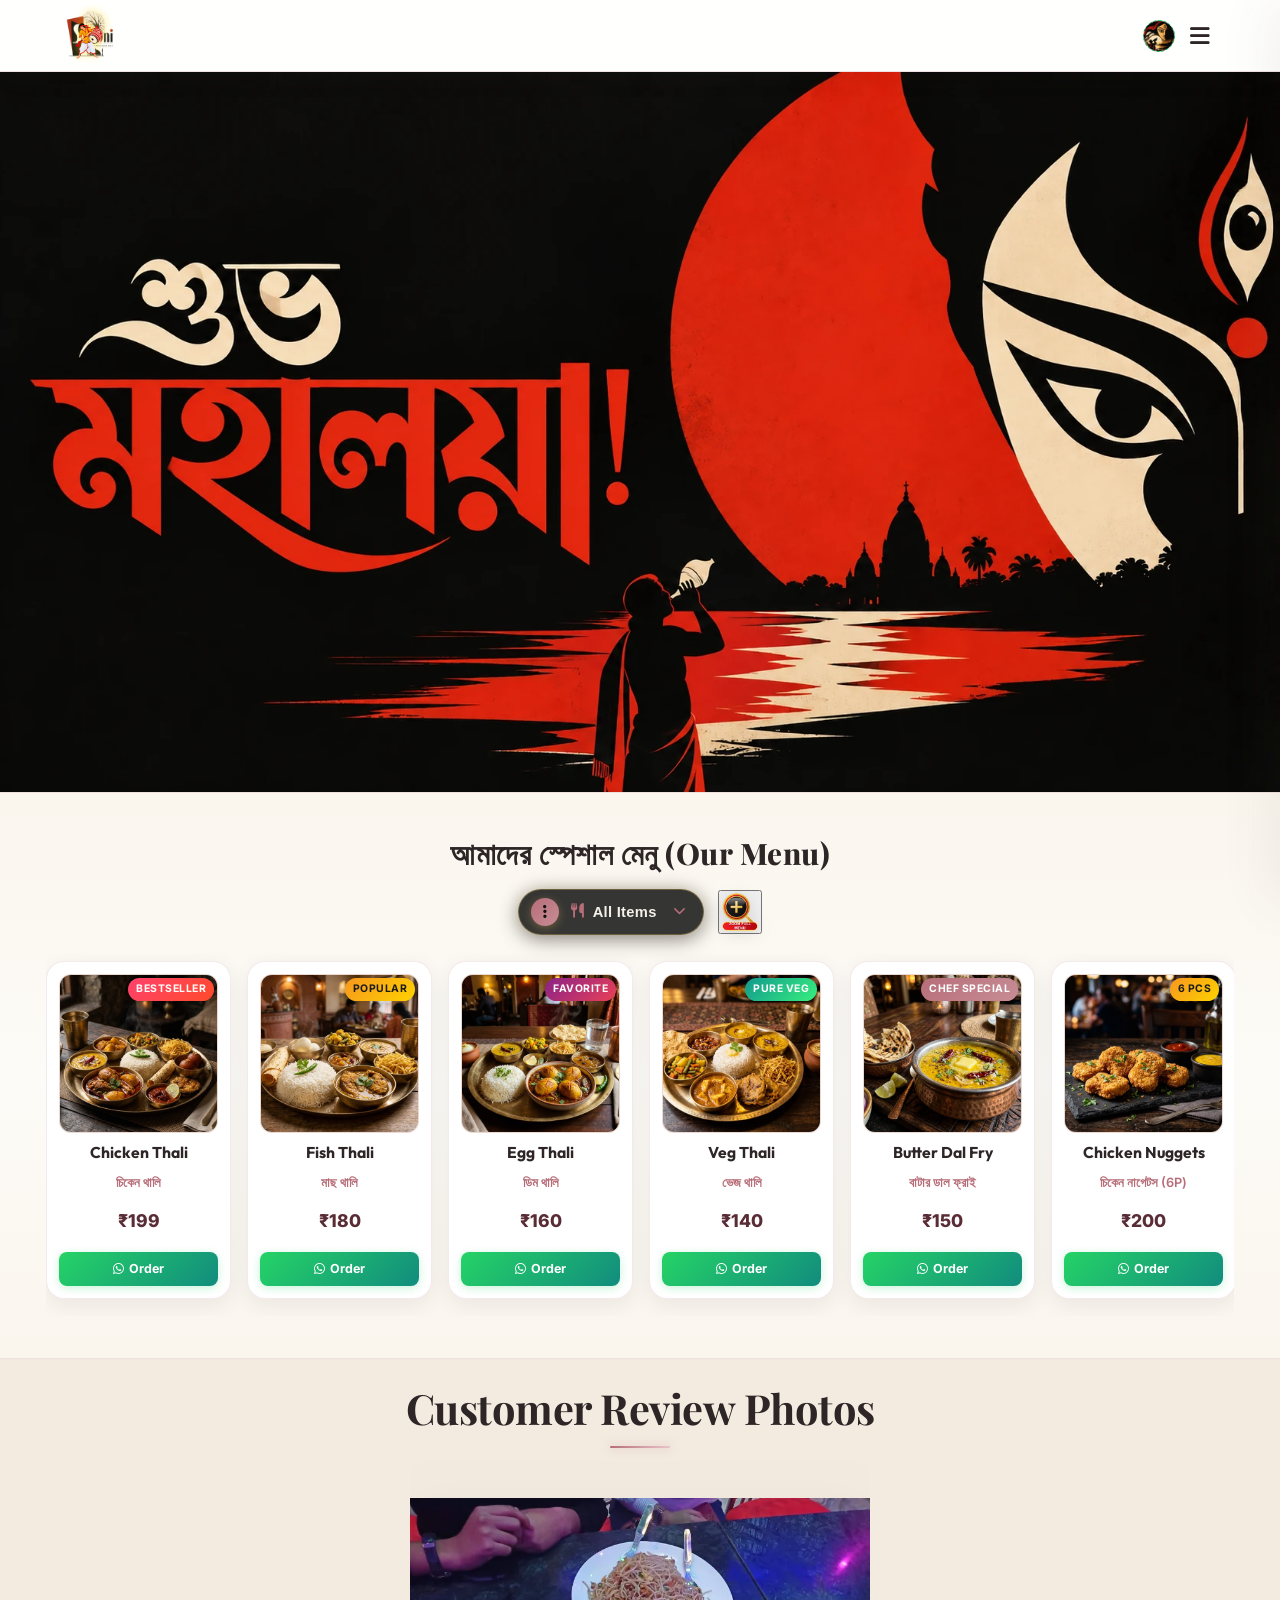
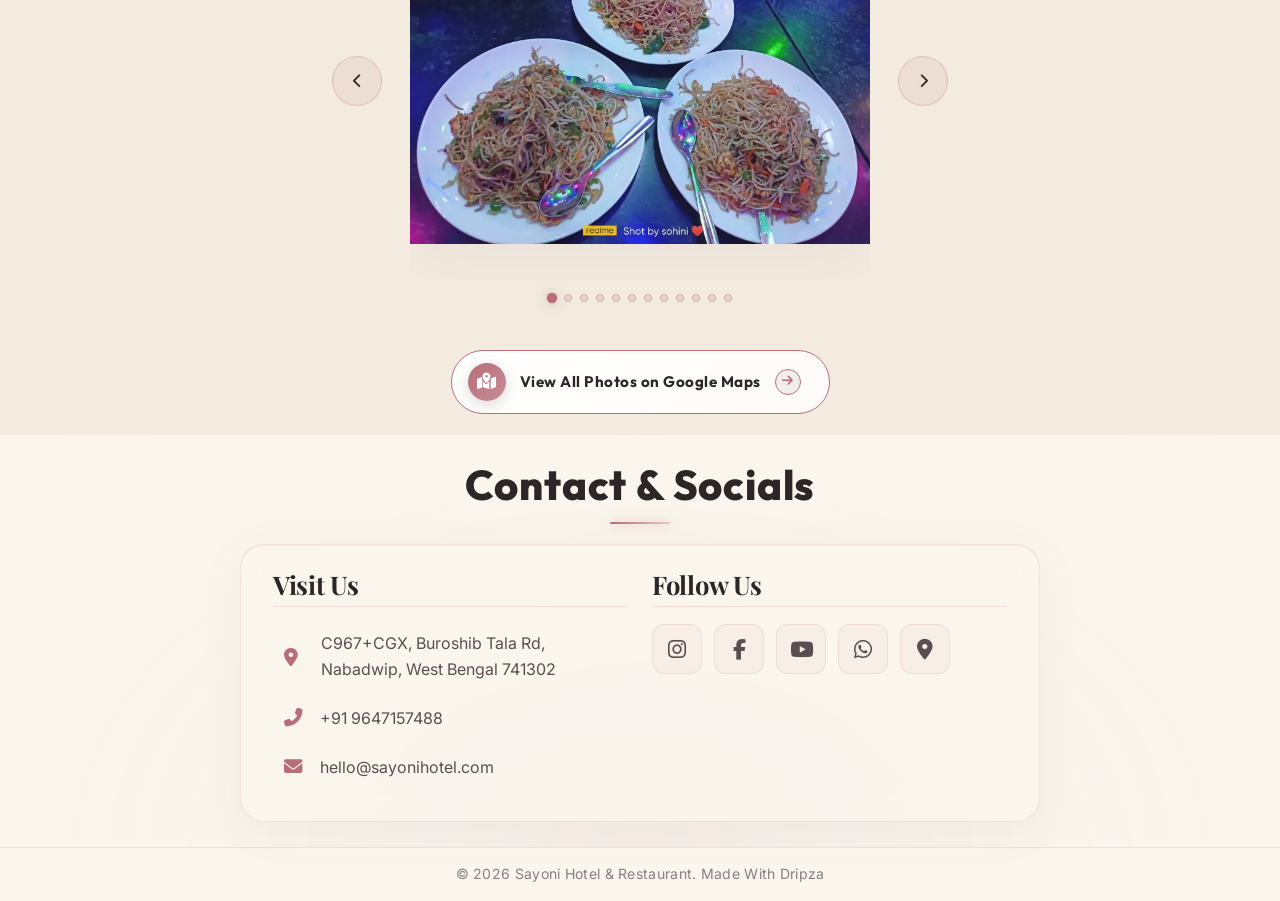
==== commit 6e64c007: "Update: Mahalaya festival banner and web icons" ====
--- a/index.html
+++ b/index.html
@@ -1,4 +1,4 @@
-﻿<!DOCTYPE html>
+<!DOCTYPE html>
 <html lang="bn">
 <head>
     <meta charset="UTF-8">
@@ -24,13 +24,13 @@
         <div class="logo-container">
             <img src="assets/sayoni_logo.webp" alt="Sayoni Hotel & Restaurant Logo" class="logo-brand-img">
             <div class="logo-text-wrapper">
-                <span class="animated-football-header" title="Gandhi Jayanti Special">
-                    <img src="assets/gandhi_jayanti_run_icon.webp" alt="Gandhi Jayanti Run Icon" style="object-fit: contain; filter: drop-shadow(0 0 5px rgba(255, 215, 0, 0.6));">
+                <span class="animated-football-header" title="Mahalaya Special">
+                    <img src="assets/mahalaya_web_run_icon.webp" alt="Mahalaya Run Icon" style="object-fit: contain; filter: drop-shadow(0 0 5px rgba(255, 215, 0, 0.6));">
                 </span>
                 <span class="logo-text">Sayoni Hotel & Restaurant</span>
             </div>
         </div>
-        <span class="rath-yatra-header-text">hello evryone</span>
+        <span class="rath-yatra-header-text">শুভ মহালয়া!</span>
         <ul class="nav-links">
             <li><a href="#home">Home</a></li>
             <li><a href="#menu">Menu</a></li>
@@ -39,10 +39,10 @@
         </ul>
         <div class="navbar-actions">
             <!-- Rakhi Purnima Button for Poster -->
-            <button class="fifa-btn" id="open-promo-modal-direct-btn" title="Show Gandhi Jayanti Special Poster">
+            <button class="fifa-btn" id="open-promo-modal-direct-btn" title="Show Mahalaya Special Poster">
                 <div class="fifa-container">
                     <div class="fifa-magic-ring"></div>
-                    <img src="assets/gandhi_jayanti_icon.webp" alt="Gandhi Jayanti Special" class="fifa-svg" style="object-fit: contain;">
+                    <img src="assets/mahalaya_web_icon.webp" alt="Mahalaya Special" class="fifa-svg" style="object-fit: contain;">
                 </div>
             </button>
             
@@ -55,7 +55,7 @@
     <!-- Hero Section -->
     <section id="home" class="hero">
         <div class="hero-bg banner-box">
-            <img src="assets/mahalaya_festival_banner_1.webp" alt="Mahalaya Festival Banner" class="active">
+            <img src="assets/festival_special_banner_1.webp" alt="Mahalaya Festival Banner" class="active">
             <img src="assets/hero_1.webp" alt="Sayoni Hotel & Restaurant Banner 1">
             <img src="assets/hero_2.webp" alt="Sayoni Hotel & Restaurant Banner 2">
             <img src="assets/hero_3.webp" alt="Sayoni Hotel & Restaurant Banner 3">
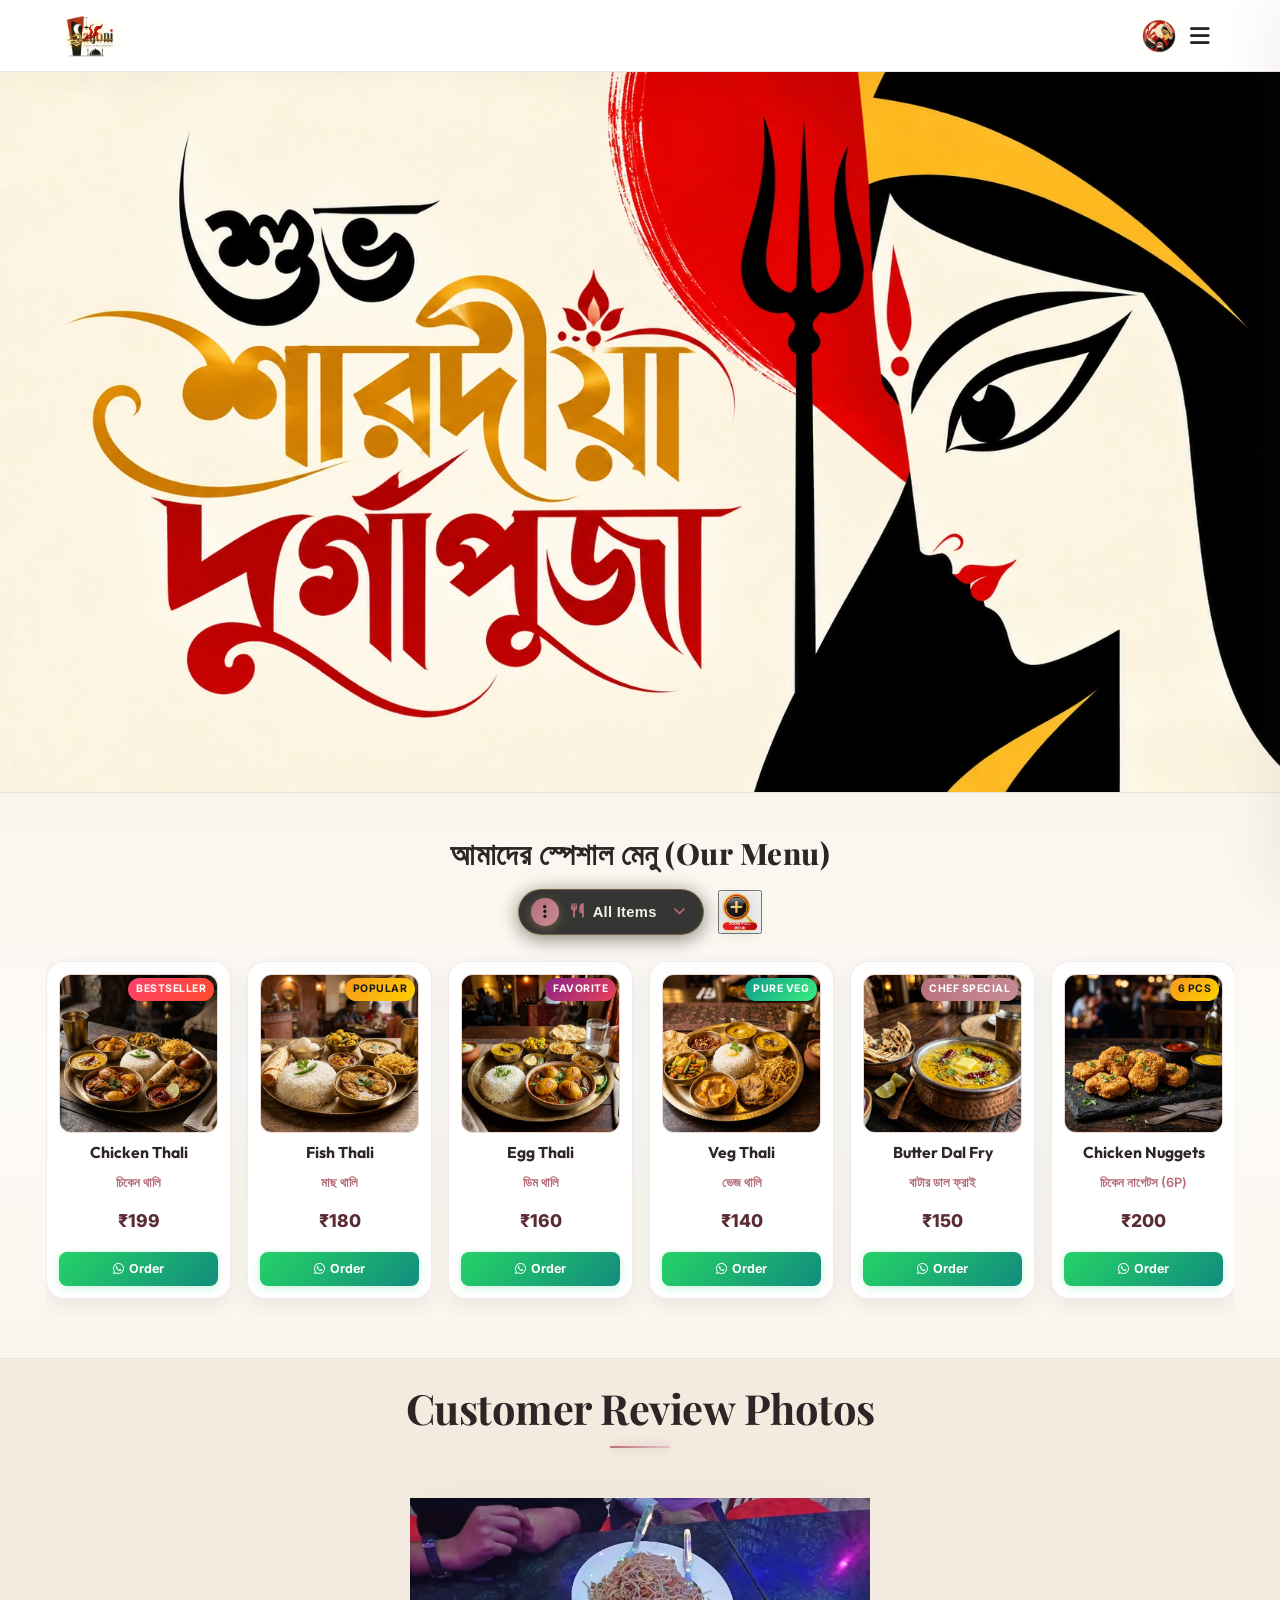
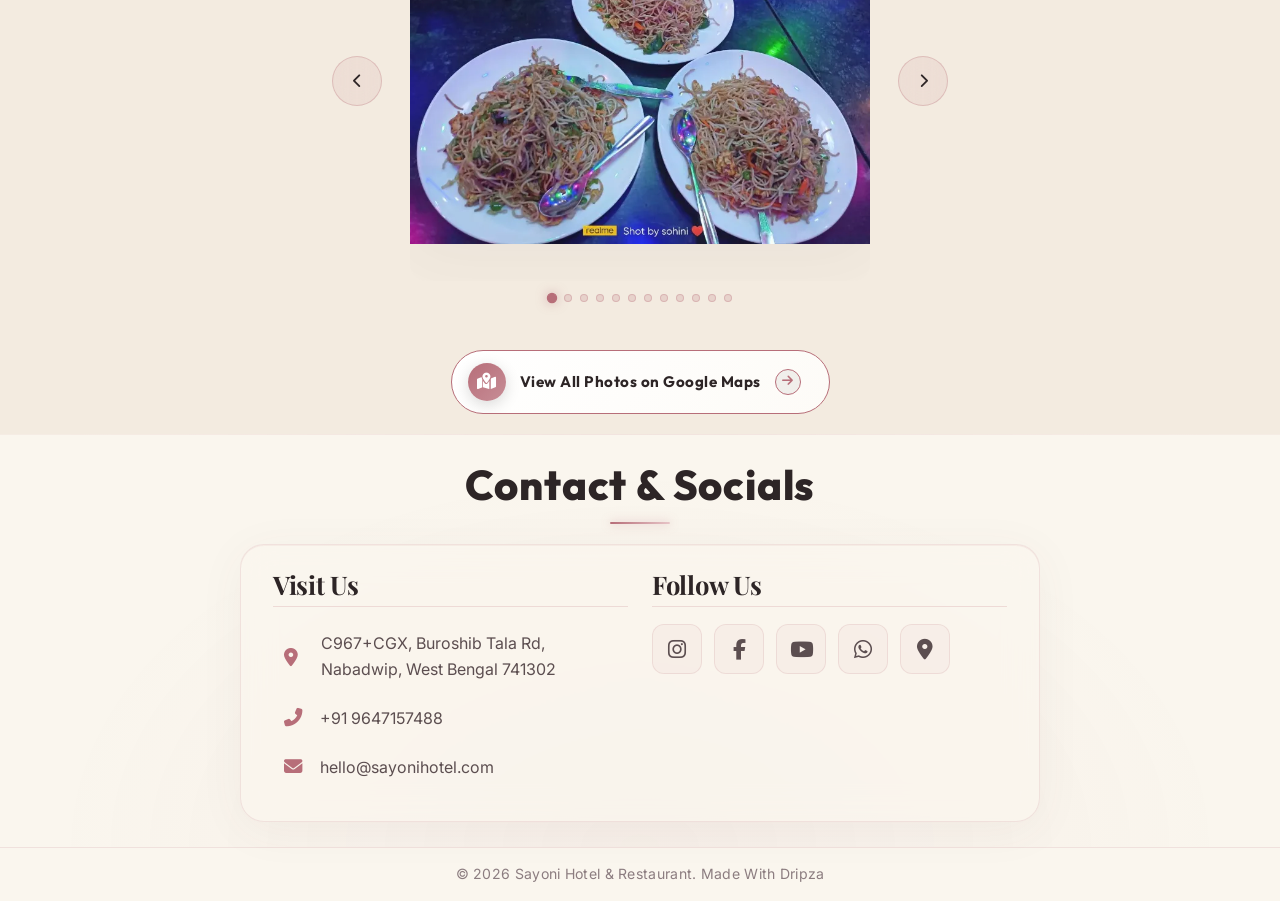
==== commit 37232c5a: "update" ====
--- a/index.html
+++ b/index.html
@@ -1,4 +1,4 @@
-<!DOCTYPE html>
+﻿<!DOCTYPE html>
 <html lang="bn">
 <head>
     <meta charset="UTF-8">
@@ -25,12 +25,12 @@
             <img src="assets/sayoni_logo.webp" alt="Sayoni Hotel & Restaurant Logo" class="logo-brand-img">
             <div class="logo-text-wrapper">
                 <span class="animated-football-header" title="Mahalaya Special">
-                    <img src="assets/mahalaya_web_run_icon.webp" alt="Mahalaya Run Icon" style="object-fit: contain; filter: drop-shadow(0 0 5px rgba(255, 215, 0, 0.6));">
+                    <img src="assets/durga_puja_web_run_icon.webp" alt="Mahalaya Run Icon" style="object-fit: contain; filter: drop-shadow(0 0 5px rgba(255, 215, 0, 0.6));">
                 </span>
                 <span class="logo-text">Sayoni Hotel & Restaurant</span>
             </div>
         </div>
-        <span class="rath-yatra-header-text">শুভ মহালয়া!</span>
+        <span class="rath-yatra-header-text">শুভ শারদীয়া দুর্গাপূজা</span>
         <ul class="nav-links">
             <li><a href="#home">Home</a></li>
             <li><a href="#menu">Menu</a></li>
@@ -42,7 +42,7 @@
             <button class="fifa-btn" id="open-promo-modal-direct-btn" title="Show Mahalaya Special Poster">
                 <div class="fifa-container">
                     <div class="fifa-magic-ring"></div>
-                    <img src="assets/mahalaya_web_icon.webp" alt="Mahalaya Special" class="fifa-svg" style="object-fit: contain;">
+                    <img src="assets/durga_puja_web_icon.webp" alt="Mahalaya Special" class="fifa-svg" style="object-fit: contain;">
                 </div>
             </button>
             
@@ -55,7 +55,7 @@
     <!-- Hero Section -->
     <section id="home" class="hero">
         <div class="hero-bg banner-box">
-            <img src="assets/festival_special_banner_1.webp" alt="Mahalaya Festival Banner" class="active">
+            <img src="assets/modern_durga_puja_greeting_banner.webp" alt="Durga Puja Festival Banner" class="active">
             <img src="assets/hero_1.webp" alt="Sayoni Hotel & Restaurant Banner 1">
             <img src="assets/hero_2.webp" alt="Sayoni Hotel & Restaurant Banner 2">
             <img src="assets/hero_3.webp" alt="Sayoni Hotel & Restaurant Banner 3">
